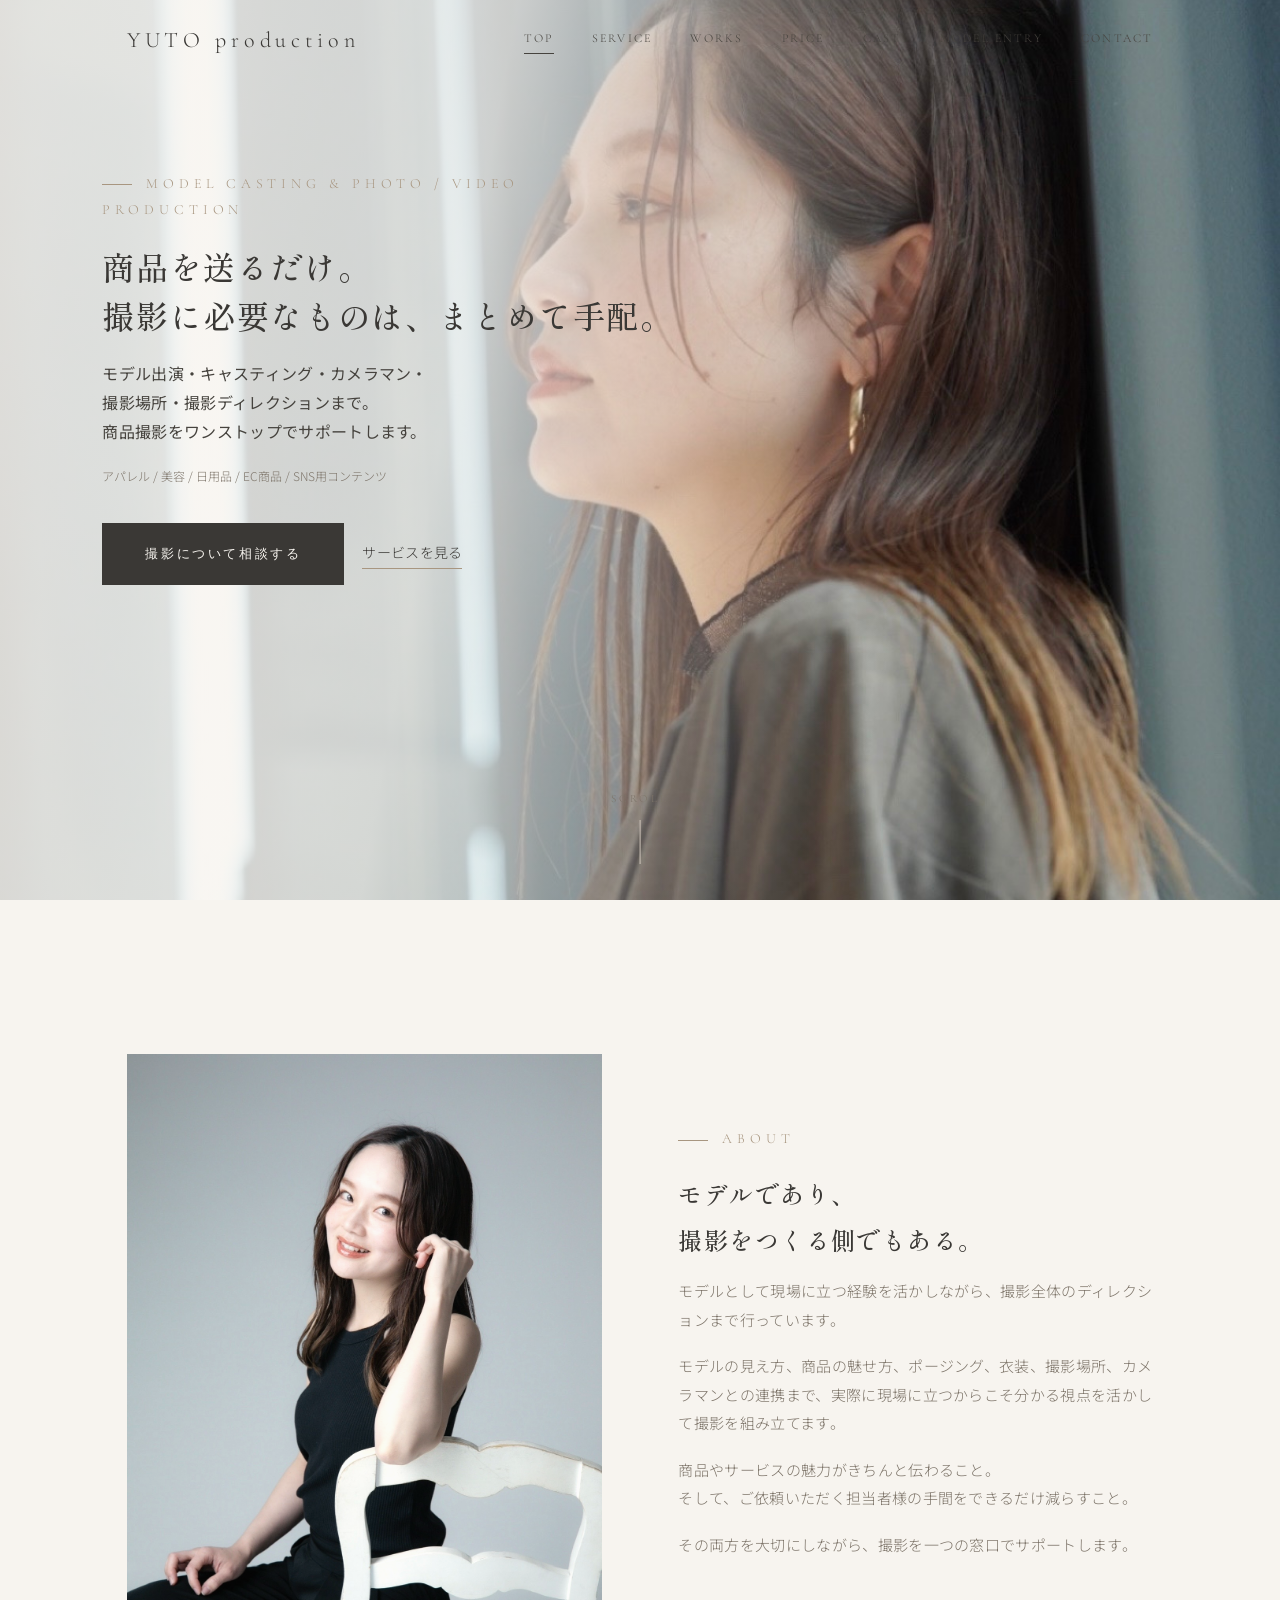
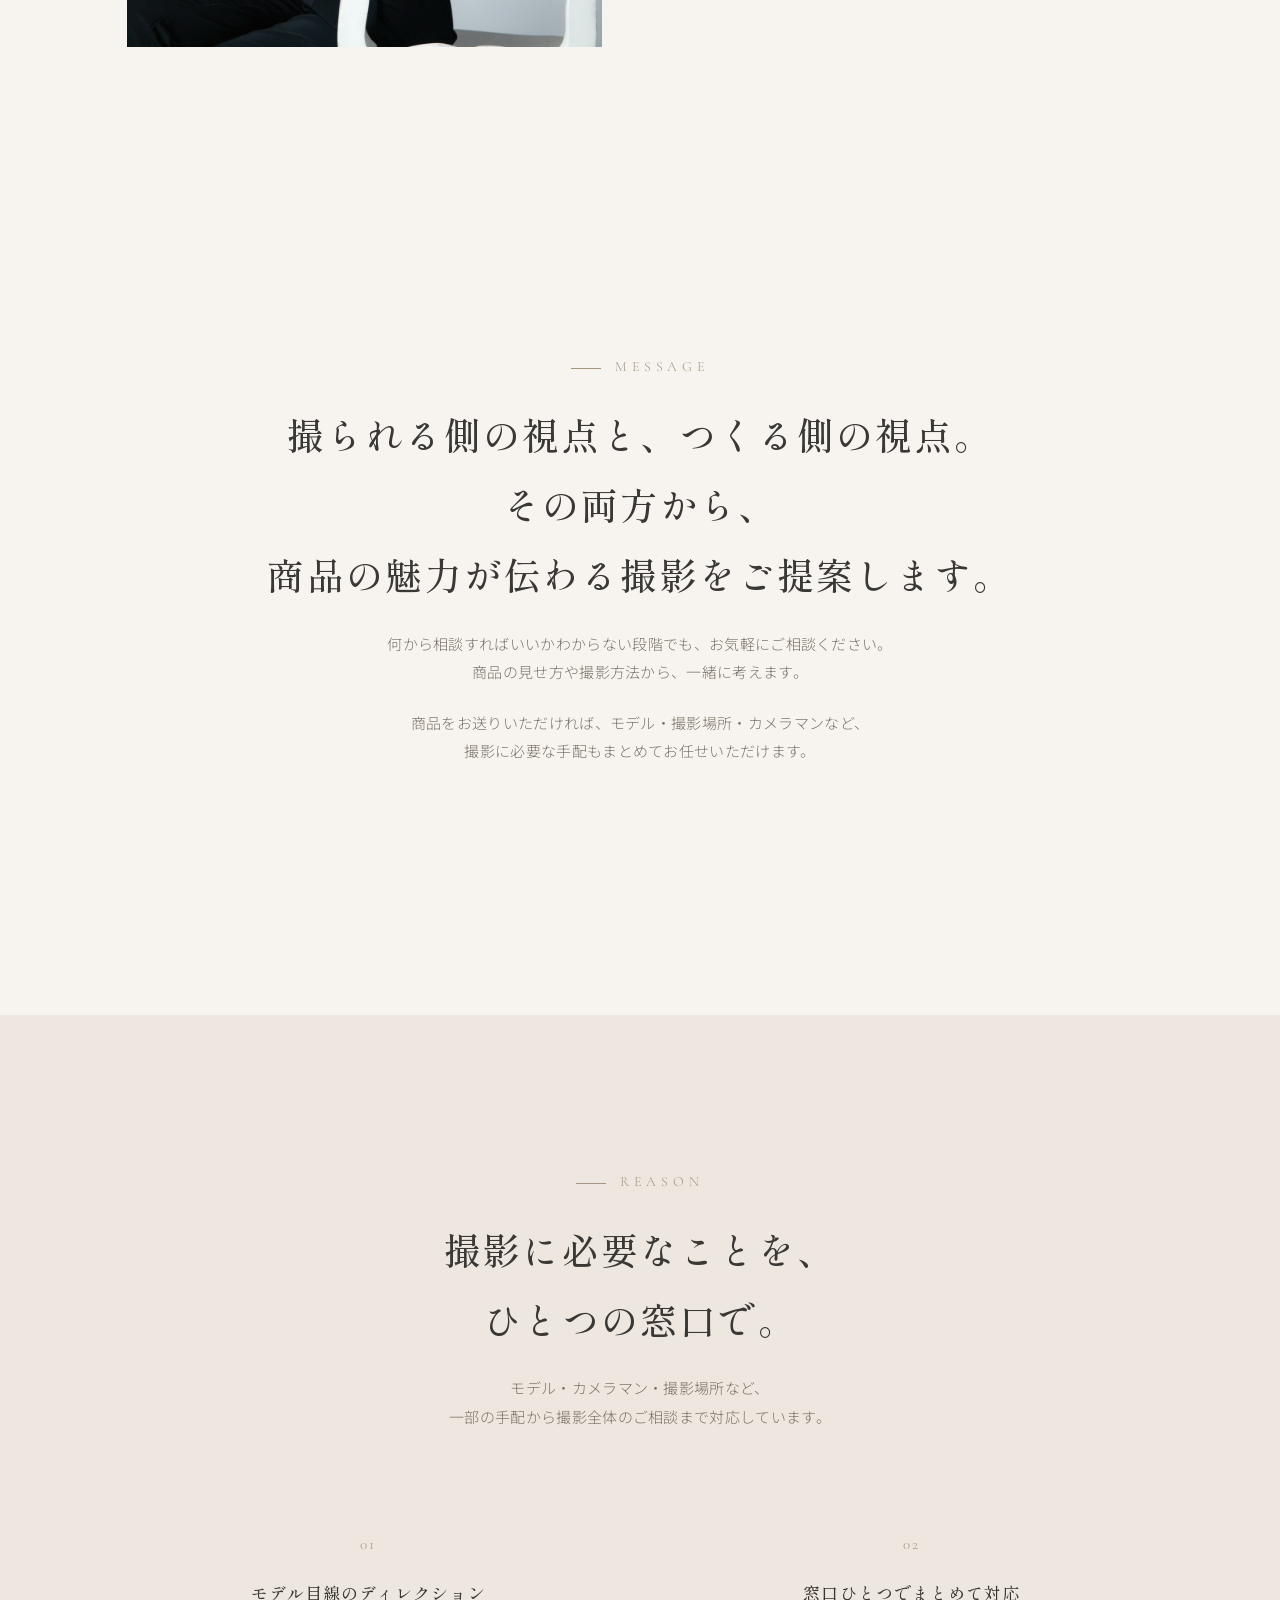
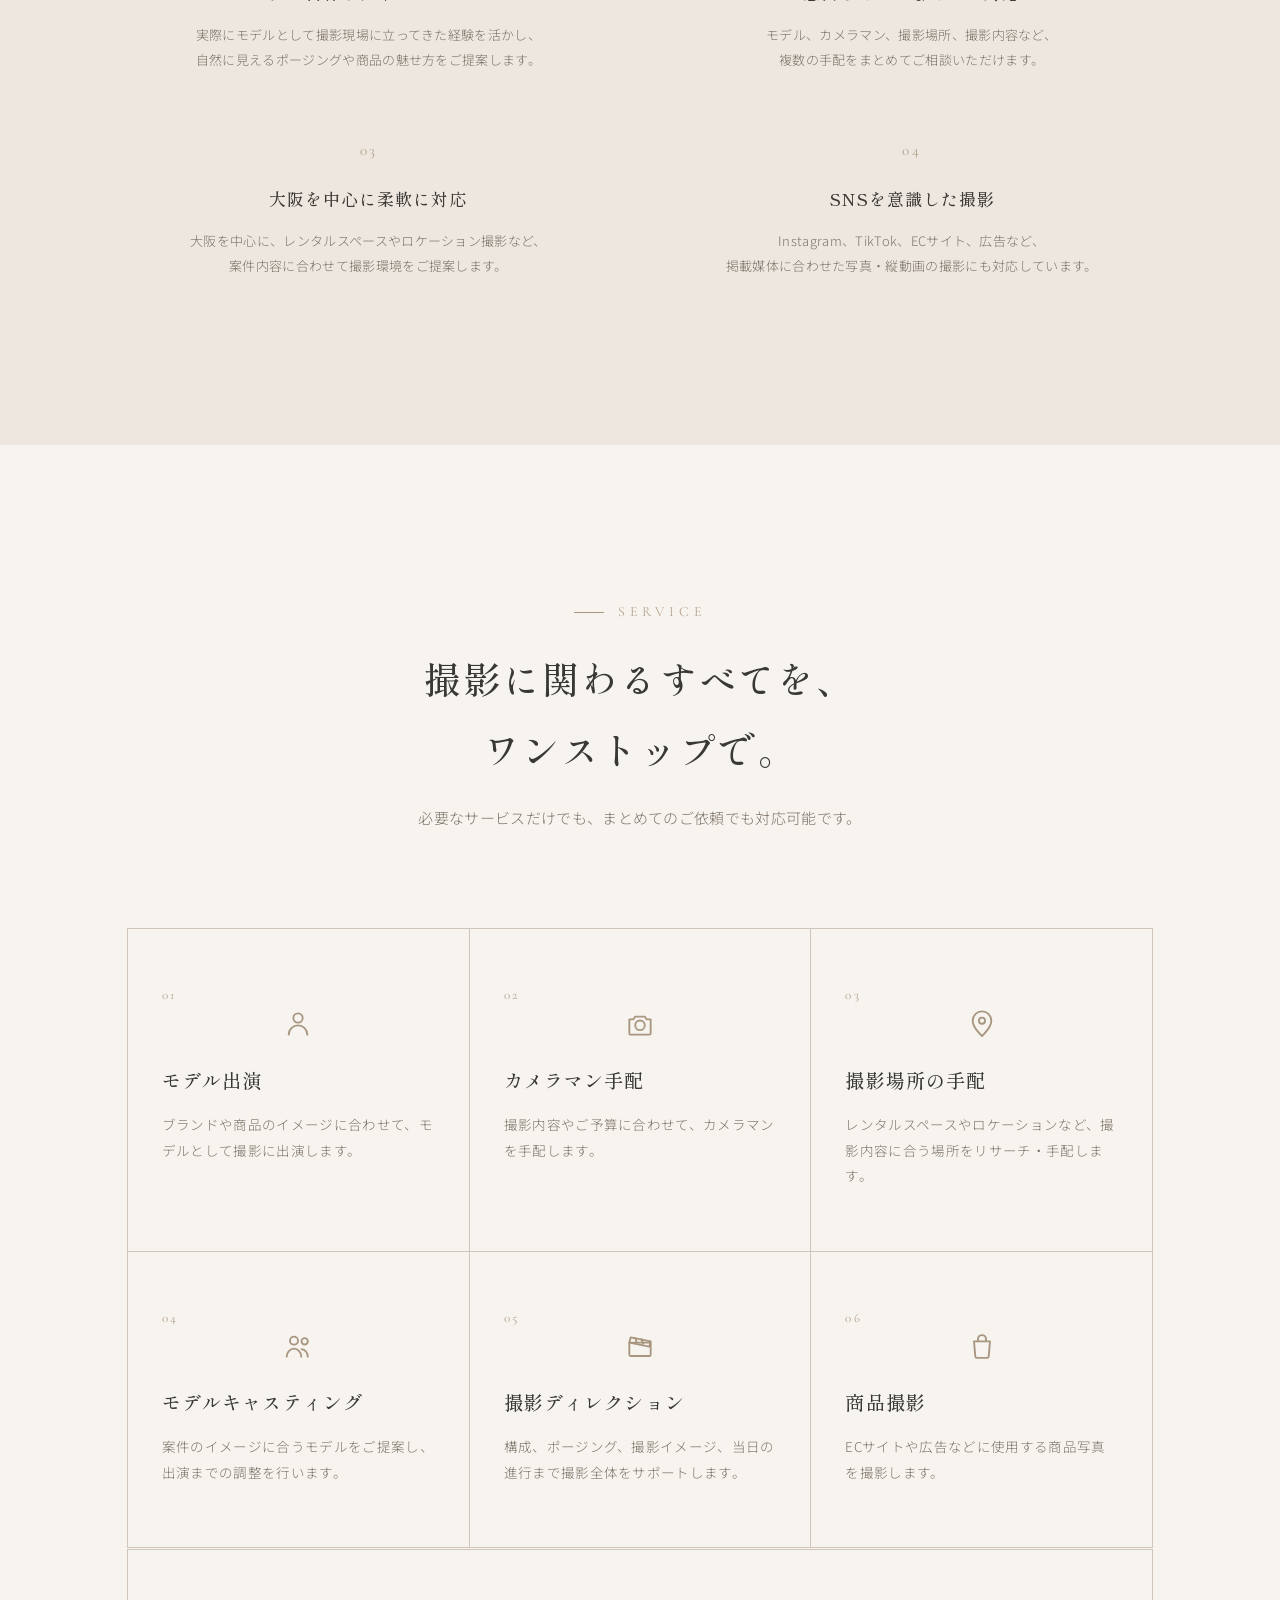
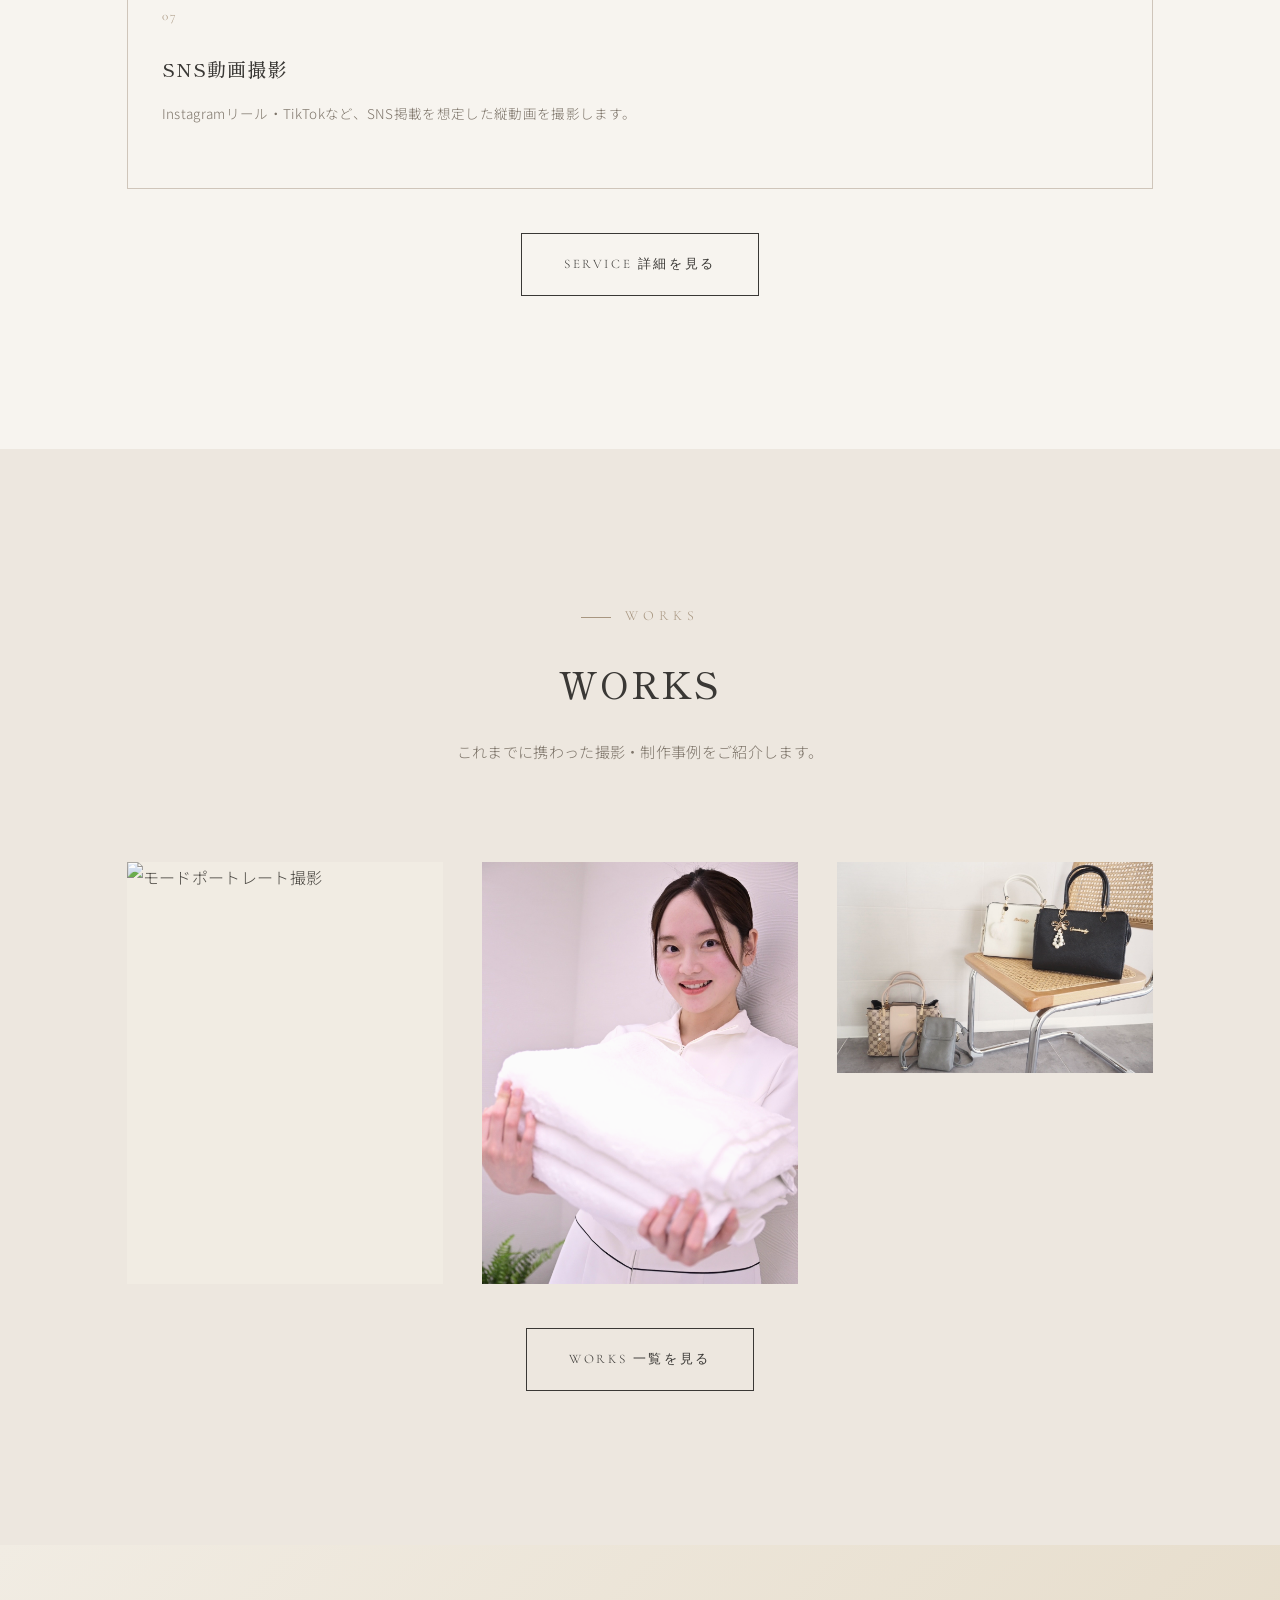
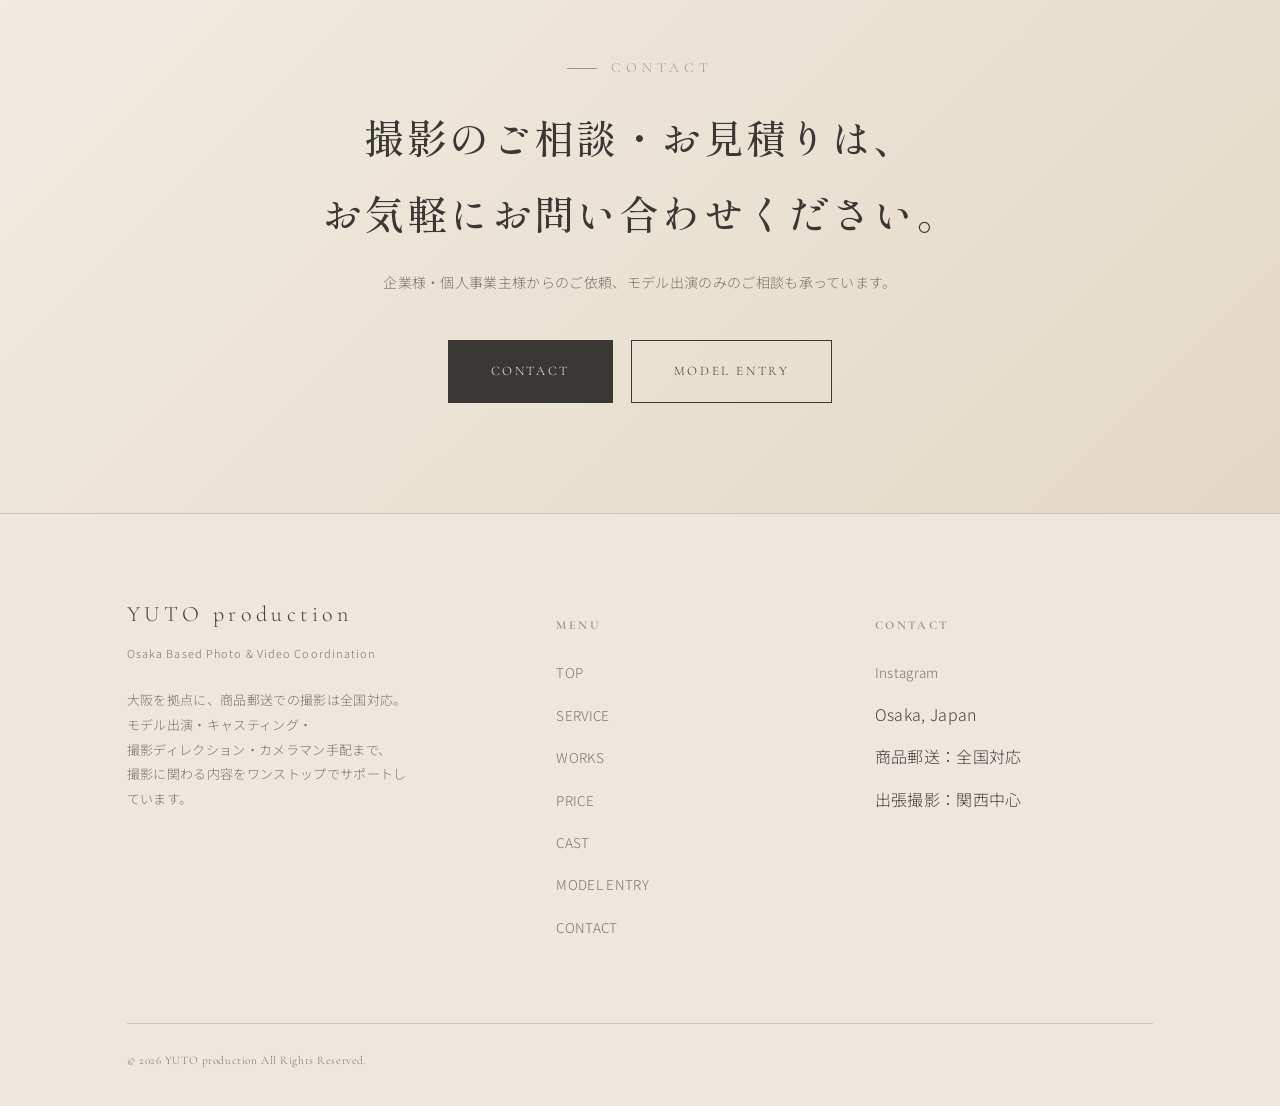
==== index.html @ 44610781 "Improve SEO title tags and meta descriptions across all pages Rewrite each page's <title> and meta d" ====
<!doctype html>
<html lang="ja">
<head>
<meta name="google-site-verification" content="fTBtH_tsMauBBMRYXtWqKXYx6BBvzcK3O1Ac2PijdVc" />
<meta charset="UTF-8">
<meta name="viewport" content="width=device-width, initial-scale=1.0">
<title>大阪の商品撮影・モデル撮影なら YUTO Production｜撮影ワンストップ窓口</title>
<meta name="description" content="大阪を中心に、商品撮影・モデル撮影・モデルキャスティング・撮影ディレクションをワンストップでご依頼いただけます。EC・SNS用の写真や動画制作にも対応。商品をお送りいただくだけで、撮影に必要な手配をまとめてサポートします。">
<link rel="preconnect" href="https://fonts.googleapis.com">
<link rel="preconnect" href="https://fonts.gstatic.com" crossorigin>
<link href="https://fonts.googleapis.com/css2?family=Cormorant+Garamond:wght@400;500;600&family=Shippori+Mincho:wght@400;500;600&family=Noto+Sans+JP:wght@300;400;500&display=swap" rel="stylesheet">
<link rel="stylesheet" href="css/style.css">
</head>
<body>

<header class="site-header">
  <div class="container">
    <a href="index.html" class="logo">YUTO production</a>
    <nav class="nav-primary">
      <a href="index.html" class="is-active">TOP</a>
      <a href="service.html">SERVICE</a>
      <a href="works.html">WORKS</a>
      <a href="price.html">PRICE</a>
      <a href="cast.html">CAST</a>
      <a href="entry.html">MODEL ENTRY</a>
      <a href="contact.html">CONTACT</a>
    </nav>
    <button class="nav-toggle" aria-label="メニューを開く"><span></span><span></span><span></span></button>
  </div>
</header>

<section class="hero">
  <div class="hero-media">
    <img src="images/top.jpg" alt="YUTO production メインビジュアル" style="object-position:center 25%;">
  </div>
  <div class="hero-inner">
    <span class="eyebrow">Model Casting &amp; Photo / Video Production</span>
    <h1>商品を送るだけ。<br><span style="white-space:nowrap;">撮影に必要なものは、まとめて手配。</span></h1>
    <p class="sub-lead">モデル出演・キャスティング・カメラマン・<br>撮影場所・撮影ディレクションまで。<br>商品撮影をワンストップでサポートします。</p>
    <p class="tags-line"><span>アパレル</span> / <span>美容</span> / <span>日用品</span> / <span>EC商品</span> / <span>SNS用コンテンツ</span></p>
    <div class="btn-row">
      <a href="contact.html" class="btn btn-dark">撮影について相談する</a>
      <a href="service.html" class="link-underline">サービスを見る</a>
    </div>
  </div>
  <span class="hero-scroll">SCROLL</span>
</section>

<section class="intro">
  <div class="container">
    <div class="about reveal">
      <div class="ph ratio-4-5 photo"><img src="images/IMG_1236.jpg" alt="モデルとしても撮影に立つJURI" style="object-position:center 25%;"></div>
      <div>
        <span class="eyebrow">About</span>
        <h2>モデルであり、<br>撮影をつくる側<br class="sp-br">でもある。</h2>
        <p>モデルとして現場に立つ経験を活かしながら、撮影全体のディレクションまで行っています。</p>
        <p>モデルの見え方、商品の魅せ方、ポージング、衣装、撮影場所、カメラマンとの連携まで、実際に現場に立つからこそ分かる視点を活かして撮影を組み立てます。</p>
        <p>商品やサービスの魅力がきちんと伝わること。<br>そして、ご依頼いただく担当者様の手間をできるだけ減らすこと。</p>
        <p>その両方を大切にしながら、撮影を一つの窓口でサポートします。</p>
      </div>
    </div>
  </div>
</section>

<section>
  <div class="container">
    <div class="section-head reveal">
      <span class="eyebrow">Message</span>
      <h2>撮られる側の視点と、<br class="sp-br">つくる側の視点。<br>その両方から、<br>商品の魅力が伝わる<br class="sp-br">撮影をご提案します。</h2>
      <p>
        何から相談すればいいかわからない段階でも、<br class="sp-br">お気軽にご相談ください。<br>
        商品の見せ方や撮影方法から、一緒に考えます。
      </p>
      <p style="margin-top:22px;">
        商品をお送りいただければ、<br class="sp-br">モデル・撮影場所・カメラマンなど、<br>
        撮影に必要な手配も<br class="sp-br">まとめてお任せいただけます。
      </p>
    </div>
  </div>
</section>

<section class="reason" style="background:var(--c-greige-lighter);">
  <div class="container">
    <div class="section-head reveal">
      <span class="eyebrow">Reason</span>
      <h2>撮影に必要なことを、<br>ひとつの窓口で。</h2>
      <p>モデル・カメラマン・撮影場所など、<br>一部の手配から撮影全体のご相談まで<br class="sp-br">対応しています。</p>
    </div>
    <div class="reason-grid reveal">
      <div class="reason-item">
        <span class="num">01</span>
        <h3>モデル目線のディレクション</h3>
        <p>実際にモデルとして撮影現場に立ってきた<br class="sp-br">経験を活かし、<br class="pc-br">自然に見えるポージングや<br class="sp-br">商品の魅せ方をご提案します。</p>
      </div>
      <div class="reason-item">
        <span class="num">02</span>
        <h3>窓口ひとつでまとめて対応</h3>
        <p>モデル、カメラマン、撮影場所、撮影内容など、<br>複数の手配をまとめてご相談いただけます。</p>
      </div>
      <div class="reason-item">
        <span class="num">03</span>
        <h3>大阪を中心に柔軟に対応</h3>
        <p>大阪を中心に、レンタルスペースや<br class="sp-br">ロケーション撮影など、<br class="pc-br">案件内容に合わせて<br class="sp-br">撮影環境をご提案します。</p>
      </div>
      <div class="reason-item">
        <span class="num">04</span>
        <h3>SNSを意識した撮影</h3>
        <p>Instagram、TikTok、ECサイト、広告など、<br>掲載媒体に合わせた写真・縦動画の<br class="sp-br">撮影にも対応しています。</p>
      </div>
    </div>
  </div>
</section>

<section class="services-summary">
  <div class="container">
    <div class="section-head reveal">
      <span class="eyebrow">Service</span>
      <h2>撮影に関わるすべてを、<br>ワンストップで。</h2>
      <p>必要なサービスだけでも、まとめてのご依頼でも対応可能です。</p>
    </div>
    <div class="service-grid reveal">
      <div class="service-card"><span class="num">01</span><svg class="service-icon" viewBox="0 0 24 24" fill="none" stroke="currentColor" stroke-width="1.4" stroke-linecap="round" stroke-linejoin="round" aria-hidden="true" focusable="false"><circle cx="12" cy="7.5" r="3.5"/><path d="M5 20c0-3.9 3.1-7 7-7s7 3.1 7 7"/></svg><h3>モデル出演</h3><p>ブランドや商品のイメージに合わせて、<br class="sp-br">モデルとして撮影に出演します。</p></div>
      <div class="service-card"><span class="num">02</span><svg class="service-icon" viewBox="0 0 24 24" fill="none" stroke="currentColor" stroke-width="1.4" stroke-linecap="round" stroke-linejoin="round" aria-hidden="true" focusable="false"><path d="M4 8.5h3l1.3-2h7.4l1.3 2h3v10.5a1 1 0 0 1-1 1H5a1 1 0 0 1-1-1V8.5z"/><circle cx="12" cy="13" r="3.6"/></svg><h3>カメラマン手配</h3><p>撮影内容やご予算に合わせて、<br class="sp-br">カメラマンを手配します。</p></div>
      <div class="service-card"><span class="num">03</span><svg class="service-icon" viewBox="0 0 24 24" fill="none" stroke="currentColor" stroke-width="1.4" stroke-linecap="round" stroke-linejoin="round" aria-hidden="true" focusable="false"><path d="M12 21s-7-6.3-7-11.5A7 7 0 0 1 19 9.5C19 14.7 12 21 12 21z"/><circle cx="12" cy="9.5" r="2.3"/></svg><h3>撮影場所の手配</h3><p>レンタルスペースやロケーションなど、<br class="sp-br">撮影内容に合う場所を<br class="sp-br">リサーチ・手配します。</p></div>
      <div class="service-card"><span class="num">04</span><svg class="service-icon" viewBox="0 0 24 24" fill="none" stroke="currentColor" stroke-width="1.4" stroke-linecap="round" stroke-linejoin="round" aria-hidden="true" focusable="false"><circle cx="9" cy="8" r="3"/><path d="M3.5 20c0-3.3 2.5-6 5.5-6s5.5 2.7 5.5 6"/><circle cx="17" cy="8.5" r="2.4"/><path d="M14.7 14.3c2.6.3 4.6 2.7 4.6 5.7"/></svg><h3>モデルキャスティング</h3><p>案件のイメージに合うモデルをご提案し、出演までの調整を行います。</p></div>
      <div class="service-card"><span class="num">05</span><svg class="service-icon" viewBox="0 0 24 24" fill="none" stroke="currentColor" stroke-width="1.4" stroke-linecap="round" stroke-linejoin="round" aria-hidden="true" focusable="false"><path d="M4 9.5h16v9a1 1 0 0 1-1 1H5a1 1 0 0 1-1-1v-9z"/><path d="M4 9.5l1-4 15 3-1 4z"/><path d="M8.3 6l1.4 3.5M13 6.8l1.4 3.5"/></svg><h3>撮影ディレクション</h3><p>構成、ポージング、撮影イメージ、当日の進行まで撮影全体をサポートします。</p></div>
      <div class="service-card"><span class="num">06</span><svg class="service-icon" viewBox="0 0 24 24" fill="none" stroke="currentColor" stroke-width="1.4" stroke-linecap="round" stroke-linejoin="round" aria-hidden="true" focusable="false"><path d="M6 8.5h12l-1 11.5a1 1 0 0 1-1 .9H8a1 1 0 0 1-1-.9L6 8.5z"/><path d="M9 8.5V6.8a3 3 0 0 1 6 0V8.5"/></svg><h3>商品撮影</h3><p>ECサイトや広告などに使用する商品写真を撮影します。</p></div>
    </div>
    <div class="service-grid reveal" style="margin-top:1px;">
      <div class="service-card" style="grid-column: span 3;">
        <span class="num">07</span>
        <h3>SNS動画撮影</h3>
        <p>Instagramリール・TikTokなど、SNS掲載を想定した縦動画を撮影します。</p>
      </div>
    </div>
    <div class="btn-row"><a href="service.html" class="btn btn-outline">SERVICE 詳細を見る</a></div>
  </div>
</section>

<section class="works-preview" style="background:var(--c-greige-lighter);">
  <div class="container">
    <div class="section-head reveal">
      <span class="eyebrow">Works</span>
      <h2>WORKS</h2>
      <p>これまでに携わった撮影・制作事例を<br class="sp-br">ご紹介します。</p>
    </div>
    <div class="works-grid reveal">
      <div class="ph ratio-3-4 photo"><img src="images/IMG_1233.jpg" alt="モードポートレート撮影" style="object-position:center 25%;"></div>
      <div class="ph ratio-3-4 photo"><img src="images/IMG_1237.jpg" alt="美容・PR撮影" style="object-position:center 20%;"></div>
      <div class="ph ratio-3-2 photo"><img src="images/IMG_1232.jpg" alt="商品撮影" style="object-position:center 40%;"></div>
    </div>
    <div class="btn-row"><a href="works.html" class="btn btn-outline">WORKS 一覧を見る</a></div>
  </div>
</section>

<section class="cta-band reveal">
  <div class="container">
    <span class="eyebrow">Contact</span>
    <h2>撮影のご相談・お見積りは、<br>お気軽に<br class="sp-br">お問い合わせください。</h2>
    <p>企業様・個人事業主様からのご依頼、<br class="sp-br">モデル出演のみのご相談も承っています。</p>
    <div class="btn-row">
      <a href="contact.html" class="btn btn-dark">CONTACT</a>
      <a href="entry.html" class="btn btn-outline">MODEL ENTRY</a>
    </div>
  </div>
</section>

<footer class="site-footer">
  <div class="container">
    <div class="footer-grid">
      <div>
        <div class="footer-logo">YUTO production<span class="provisional">Osaka Based Photo &amp; Video Coordination</span></div>
        <p style="margin-top:24px;color:var(--c-sub);font-size:13px;max-width:280px;">大阪を拠点に、商品郵送での撮影は全国対応。<br class="pc-br">モデル出演・キャスティング・<br class="sp-br"><span style="white-space:nowrap;">撮影ディレクション</span>・カメラマン手配まで、<br>撮影に関わる内容をワンストップで<br class="sp-br">サポートしています。</p>
      </div>
      <div>
        <h5>MENU</h5>
        <ul>
          <li><a href="index.html">TOP</a></li>
          <li><a href="service.html">SERVICE</a></li>
          <li><a href="works.html">WORKS</a></li>
          <li><a href="price.html">PRICE</a></li>
          <li><a href="cast.html">CAST</a></li>
          <li><a href="entry.html">MODEL ENTRY</a></li>
          <li><a href="contact.html">CONTACT</a></li>
        </ul>
      </div>
      <div>
        <h5>CONTACT</h5>
        <ul>
          <li><a href="#" target="_blank" rel="noopener">Instagram</a></li>
          <li>Osaka, Japan</li>
          <li>商品郵送：全国対応</li>
          <li>出張撮影：関西中心</li>
        </ul>
      </div>
    </div>
    <div class="footer-bottom">
      <span>&copy; 2026 YUTO production All Rights Reserved.</span>
    </div>
  </div>
</footer>

<script src="js/main.js"></script>
</body>
</html>
---- css/style.css ----
/* ===========================================================
   YUTO production（仮） - style.css
   White / Black / Greige, whitespace-forward, photo-first
   =========================================================== */

:root {
  --c-white: #f7f4ef;
  --c-black: #3a3835;
  --c-ink: #46433e;
  --c-sub: #7d7469;
  --c-greige: #cbbfa8;
  --c-greige-light: #f1ece3;
  --c-greige-lighter: #ede7df;
  --c-greige-dark: #a89680;
  --c-border: #cfc5ba;
  --c-beige: #f0e9dc;
  --c-beige-mid: #e3d8c4;

  --font-en: 'Cormorant Garamond', serif;
  --font-jp-serif: 'Shippori Mincho', serif;
  --font-jp: 'Noto Sans JP', sans-serif;

  --max-width: 1180px;
  --gap-section: clamp(72px, 12vw, 160px);
}

* { box-sizing: border-box; }

html {
  scroll-behavior: smooth;
}

body {
  margin: 0;
  font-family: var(--font-jp);
  color: var(--c-ink);
  background: var(--c-white);
  font-weight: 300;
  line-height: 1.9;
  letter-spacing: 0.02em;
  -webkit-font-smoothing: antialiased;
}

img { max-width: 100%; display: block; }

a {
  color: inherit;
  text-decoration: none;
}

ul { list-style: none; margin: 0; padding: 0; }
figure { margin: 0; }

/* Mobile-only line-break helpers (see @media 720px override): desktop keeps
   its own explicit <br> placement untouched. */
.sp-br { display: none; }
.pc-br { display: inline; }

h1, h2, h3, h4 {
  font-family: var(--font-jp-serif);
  font-weight: 500;
  margin: 0;
  color: var(--c-black);
  letter-spacing: 0.06em;
}

.container {
  max-width: var(--max-width);
  margin: 0 auto;
  padding: 0 6vw;
}

section {
  padding: var(--gap-section) 0;
}

/* ---------- Eyebrow / Section heading ---------- */

.eyebrow {
  font-family: var(--font-en);
  font-size: 14px;
  letter-spacing: 0.35em;
  color: var(--c-greige-dark);
  text-transform: uppercase;
  display: block;
  margin-bottom: 18px;
}

.eyebrow::before {
  content: "";
  display: inline-block;
  width: 30px;
  height: 1px;
  margin-right: 14px;
  background: var(--c-greige-dark);
  vertical-align: middle;
}

.accent {
  font-family: var(--font-en);
  font-style: italic;
  font-size: clamp(15px, 1.8vw, 19px);
  color: var(--c-greige-dark);
  letter-spacing: 0.04em;
  margin-top: 16px;
}

.section-head {
  text-align: center;
  margin-bottom: clamp(48px, 8vw, 96px);
}

.section-head h2 {
  font-size: clamp(26px, 3.6vw, 37px);
  margin-bottom: 20px;
}

.section-head p {
  color: var(--c-sub);
  font-size: 15px;
  max-width: 560px;
  margin: 0 auto;
}

.section-head.left {
  text-align: left;
  margin-left: 0;
}

/* ---------- Header ---------- */

.site-header {
  position: fixed;
  top: 0;
  left: 0;
  width: 100%;
  z-index: 1000;
  padding: 26px 0;
  transition: background 0.4s ease, padding 0.4s ease, box-shadow 0.4s ease;
}

.site-header .container {
  display: flex;
  align-items: center;
  justify-content: space-between;
}

.site-header.is-scrolled,
.site-header.is-solid {
  background: rgba(255, 255, 255, 0.92);
  backdrop-filter: blur(10px);
  padding: 16px 0;
  box-shadow: 0 1px 0 var(--c-border);
}

.logo {
  font-family: var(--font-en);
  font-size: 22px;
  letter-spacing: 0.22em;
  color: var(--c-black);
  display: flex;
  flex-direction: column;
  line-height: 1.3;
}

.logo .provisional {
  font-family: var(--font-jp);
  font-size: 10px;
  letter-spacing: 0.15em;
  color: var(--c-sub);
}

.site-header.is-hero-light .logo,
.site-header.is-hero-light .nav-primary a,
.site-header.is-hero-light .nav-toggle span {
  color: var(--c-white);
}

.site-header.is-scrolled.is-hero-light .logo,
.site-header.is-scrolled.is-hero-light .nav-primary a,
.site-header.is-scrolled.is-hero-light .nav-toggle span {
  color: var(--c-black);
}

.nav-primary {
  display: flex;
  gap: clamp(18px, 3vw, 40px);
}

.nav-primary a {
  font-size: 12px;
  letter-spacing: 0.18em;
  font-family: var(--font-en);
  position: relative;
  padding-bottom: 4px;
}

.nav-primary a.is-active::after,
.nav-primary a:hover::after {
  content: "";
  position: absolute;
  left: 0;
  bottom: 0;
  width: 100%;
  height: 1px;
  background: currentColor;
}

.nav-toggle {
  display: none;
  flex-direction: column;
  gap: 5px;
  width: 26px;
  cursor: pointer;
  background: none;
  border: none;
  padding: 8px 0;
}

.nav-toggle span {
  display: block;
  height: 1px;
  width: 100%;
  background: var(--c-black);
  transition: all 0.3s ease;
}

/* ---------- Hero ---------- */

.hero {
  position: relative;
  min-height: 100svh;
  display: flex;
  align-items: center;
  color: var(--c-black);
  background: var(--c-white);
  overflow: hidden;
}

.hero-media {
  position: absolute;
  inset: 0;
  z-index: 0;
}

.hero-media img {
  width: 100%;
  height: 100%;
  object-fit: cover;
}

.hero-media::after {
  content: "";
  position: absolute;
  inset: 0;
  background: linear-gradient(100deg,
    rgba(247, 244, 239, 0.88) 0%,
    rgba(247, 244, 239, 0.78) 36%,
    rgba(247, 244, 239, 0.28) 56%,
    rgba(247, 244, 239, 0) 70%);
}

.hero-inner {
  position: relative;
  z-index: 2;
  text-align: left;
  max-width: min(520px, 80vw);
  margin-left: 8vw;
  transform: translateY(-8vh);
}

.hero .eyebrow { color: var(--c-greige-dark); }
.hero .eyebrow::before { background: var(--c-greige-dark); }
.hero .accent { color: var(--c-greige-dark); }

.hero h1 {
  color: var(--c-black);
  font-size: clamp(20px, 3.2vw, 32px);
  letter-spacing: 0.05em;
  line-height: 1.55;
}

.hero .sub-lead {
  margin-top: 18px;
  font-size: clamp(14px, 1.5vw, 16px);
  color: var(--c-ink);
  font-weight: 400;
  line-height: 1.8;
}

.hero .tags-line {
  margin-top: 18px;
  font-size: clamp(10px, 1vw, 12px);
  letter-spacing: 0;
  color: var(--c-sub);
  line-height: 2.1;
  white-space: nowrap;
}

.hero .tags-line span {
  white-space: nowrap;
}

.hero .btn-row {
  justify-content: flex-start;
  align-items: center;
  margin-top: 34px;
}

.link-underline {
  font-family: var(--font-jp);
  font-size: 14px;
  color: var(--c-black);
  border-bottom: 1px solid var(--c-greige-dark);
  padding-bottom: 3px;
  letter-spacing: 0.02em;
  transition: border-color 0.3s ease, opacity 0.3s ease;
}

.link-underline:hover {
  border-color: var(--c-black);
  opacity: 0.7;
}

.hero-scroll {
  position: absolute;
  z-index: 2;
  bottom: 36px;
  left: 50%;
  transform: translateX(-50%);
  font-family: var(--font-en);
  font-size: 11px;
  letter-spacing: 0.3em;
  color: var(--c-sub);
  display: flex;
  flex-direction: column;
  align-items: center;
  gap: 10px;
}

.hero-scroll::after {
  content: "";
  width: 1px;
  height: 44px;
  background: var(--c-border);
  animation: scrollLine 2s ease-in-out infinite;
}

@keyframes scrollLine {
  0% { transform: scaleY(0); transform-origin: top; }
  50% { transform: scaleY(1); transform-origin: top; }
  50.001% { transform-origin: bottom; }
  100% { transform: scaleY(0); transform-origin: bottom; }
}

/* ---------- Page hero (for inner pages) ---------- */

.page-hero {
  padding: 220px 0 80px;
  text-align: center;
  background: var(--c-greige-lighter);
  border-bottom: 1px solid var(--c-border);
}

.page-hero h1 {
  font-size: clamp(32px, 5vw, 54px);
  letter-spacing: 0.1em;
}

.page-hero .en {
  font-family: var(--font-en);
}

.page-hero p {
  margin-top: 18px;
  color: var(--c-sub);
  font-size: 14px;
}

/* ---------- Buttons ---------- */

.btn {
  display: inline-flex;
  align-items: center;
  gap: 12px;
  font-family: var(--font-en);
  font-size: 13px;
  letter-spacing: 0.2em;
  padding: 18px 42px;
  border: 1px solid currentColor;
  transition: all 0.35s ease;
  white-space: nowrap;
}

.btn-dark {
  color: var(--c-white);
  background: var(--c-black);
  border-color: var(--c-black);
}
.btn-dark:hover { background: transparent; color: var(--c-black); }

.btn-outline {
  color: var(--c-black);
  background: transparent;
}
.btn-outline:hover { background: var(--c-black); color: var(--c-white); }

.btn-light {
  color: var(--c-white);
  border-color: rgba(255,255,255,0.7);
}
.btn-light:hover { background: var(--c-white); color: var(--c-black); }

.btn-row {
  display: flex;
  gap: 18px;
  justify-content: center;
  flex-wrap: wrap;
  margin-top: 44px;
}

/* ---------- Placeholder photo blocks ---------- */

.ph {
  position: relative;
  width: 100%;
  background: linear-gradient(135deg, var(--c-greige-light) 0%, var(--c-greige) 100%);
  display: flex;
  align-items: center;
  justify-content: center;
  overflow: hidden;
}

.ph::before {
  content: "";
  position: absolute;
  inset: 0;
  background:
    repeating-linear-gradient(45deg, rgba(255,255,255,0.12) 0 2px, transparent 2px 14px);
}

.ph span {
  position: relative;
  font-family: var(--font-en);
  font-size: 12px;
  letter-spacing: 0.25em;
  color: rgba(43,41,38,0.55);
  text-transform: uppercase;
}

.ph.ratio-1-1 { aspect-ratio: 1 / 1; }
.ph.ratio-4-5 { aspect-ratio: 4 / 5; }
.ph.ratio-3-4 { aspect-ratio: 3 / 4; }
.ph.ratio-16-9 { aspect-ratio: 16 / 9; }
.ph.ratio-3-2 { aspect-ratio: 3 / 2; }
.ph.ratio-9-16 { aspect-ratio: 9 / 16; }

.ph.photo {
  background: var(--c-greige-light);
}
.ph.photo::before { display: none; }

/* ---------- Video work item ---------- */

.ph.video {
  background: var(--c-black);
  cursor: pointer;
}
.ph.video::before { display: none; }

.ph.video video {
  position: absolute;
  inset: 0;
  width: 100%;
  height: 100%;
  object-fit: contain;
  background: var(--c-black);
}

.ph.video .play-btn {
  position: absolute;
  z-index: 2;
  top: 50%;
  left: 50%;
  transform: translate(-50%, -50%);
  width: 60px;
  height: 60px;
  border-radius: 50%;
  border: none;
  background: rgba(247, 244, 239, 0.9);
  display: flex;
  align-items: center;
  justify-content: center;
  cursor: pointer;
  box-shadow: 0 10px 30px -10px rgba(0, 0, 0, 0.45);
  transition: transform 0.3s ease, background 0.3s ease, opacity 0.3s ease;
}

.ph.video .play-btn:hover {
  background: var(--c-white);
  transform: translate(-50%, -50%) scale(1.08);
}

.ph.video .play-btn .icon {
  width: 0;
  height: 0;
  margin-left: 4px;
  border-style: solid;
  border-width: 9px 0 9px 15px;
  border-color: transparent transparent transparent var(--c-black);
}

.ph.video.is-playing .play-btn {
  opacity: 0;
  pointer-events: none;
}

.ph.video .video-badge {
  position: absolute;
  z-index: 2;
  top: 16px;
  left: 16px;
  font-family: var(--font-en);
  font-size: 10px;
  letter-spacing: 0.2em;
  color: var(--c-white);
  background: rgba(58, 56, 53, 0.55);
  padding: 5px 10px;
  transition: opacity 0.3s ease;
}
.ph.video.is-playing .video-badge { opacity: 0; }
.ph.photo img {
  position: absolute;
  inset: 0;
  width: 100%;
  height: 100%;
  object-fit: cover;
  filter: saturate(0.88) sepia(0.1) brightness(1.02) contrast(0.97);
}

.works-grid .ph,
.work-item .ph {
  transition: transform 0.7s cubic-bezier(.2,.7,.3,1);
}
.works-grid .ph:hover,
.work-item .ph:hover {
  transform: scale(1.045);
}
.works-grid,
.work-item {
  overflow: hidden;
}

/* ---------- About / Intro ---------- */

.about {
  display: grid;
  grid-template-columns: 1fr 1fr;
  gap: clamp(30px, 6vw, 90px);
  align-items: center;
}

.about p { color: var(--c-sub); font-size: 15px; }
.about p + p { margin-top: 18px; }

/* ---------- Service grid ---------- */

.service-grid {
  display: grid;
  grid-template-columns: repeat(3, 1fr);
  gap: 1px;
  background: var(--c-border);
  border: 1px solid var(--c-border);
}

.service-card {
  background: var(--c-white);
  padding: 48px 34px;
  transition: background 0.35s ease;
}

.service-card:hover { background: var(--c-greige-lighter); }

.service-card .num {
  font-family: var(--font-en);
  font-size: 13px;
  color: var(--c-greige-dark);
  letter-spacing: 0.2em;
}

.service-icon {
  display: block;
  width: 32px;
  height: 32px;
  margin: 0 auto 14px;
  color: var(--c-greige-dark);
}

.service-card h3 {
  margin-top: 22px;
  font-size: 19px;
}

.service-card p {
  margin-top: 14px;
  font-size: 13.5px;
  color: var(--c-sub);
}

/* ---------- Reason grid (Why chosen) ---------- */

.reason-grid {
  display: grid;
  grid-template-columns: repeat(2, 1fr);
  gap: 48px 60px;
}

.reason-item {
  text-align: center;
  padding: 0 10px;
}

.reason-item .num {
  font-family: var(--font-en);
  font-size: 15px;
  color: var(--c-greige-dark);
  letter-spacing: 0.15em;
}

.reason-item h3 {
  margin-top: 18px;
  font-size: 17px;
}

.reason-item p {
  margin-top: 14px;
  font-size: 13px;
  color: var(--c-sub);
}

.usecase-tags {
  display: flex;
  flex-wrap: wrap;
  gap: 10px;
  margin-top: 30px;
}

.usecase-tags span {
  font-size: 12px;
  letter-spacing: 0.06em;
  padding: 9px 18px;
  border: 1px solid var(--c-border);
  color: var(--c-sub);
  background: var(--c-greige-lighter);
}

/* ---------- Works grid ---------- */

.works-grid {
  display: grid;
  grid-template-columns: repeat(3, 1fr);
  align-items: start;
  gap: clamp(28px, 4vw, 56px) clamp(20px, 3vw, 40px);
}

.work-item figcaption {
  margin-top: 18px;
  text-align: left;
}

.work-item figcaption .genre {
  display: block;
  font-size: 14px;
  color: var(--c-ink);
  letter-spacing: 0.03em;
  margin-bottom: 6px;
}

.work-item figcaption .tags {
  display: block;
  font-family: var(--font-jp);
  font-size: 12px;
  letter-spacing: 0.02em;
  color: var(--c-sub);
}

.filter-row {
  display: flex;
  justify-content: center;
  gap: 10px;
  flex-wrap: wrap;
  margin-bottom: 50px;
}

.filter-row button {
  font-family: var(--font-en);
  font-size: 12px;
  letter-spacing: 0.15em;
  background: none;
  border: 1px solid var(--c-border);
  padding: 10px 22px;
  cursor: pointer;
  color: var(--c-sub);
  transition: all 0.3s ease;
}

.filter-row button.is-active,
.filter-row button:hover {
  background: var(--c-black);
  color: var(--c-white);
  border-color: var(--c-black);
}

.notice-box {
  margin-top: 60px;
  text-align: center;
  padding: 30px;
  border: 1px dashed var(--c-border);
  color: var(--c-sub);
  font-size: 13px;
  line-height: 1.9;
  background: var(--c-greige-lighter);
}

.notice-box p { margin: 0; }

/* ---------- Price ---------- */

.price-grid {
  display: grid;
  grid-template-columns: repeat(3, 1fr);
  gap: 28px;
}

.price-lead {
  text-align: center;
  font-size: 15px;
  color: var(--c-ink);
  max-width: 620px;
  margin: 0 auto 28px;
  line-height: 1.9;
}

.price-formula {
  display: flex;
  flex-wrap: wrap;
  align-items: center;
  justify-content: center;
  gap: 10px 14px;
  max-width: 720px;
  margin: 0 auto 64px;
  padding: 22px 24px;
  border: 1px solid var(--c-border);
  background: var(--c-greige-lighter);
}

.price-formula span {
  font-size: 13.5px;
  letter-spacing: 0.02em;
  color: var(--c-black);
  white-space: nowrap;
}

.price-formula .plus {
  color: var(--c-greige-dark);
  font-family: var(--font-en);
  font-size: 15px;
}

.menu-heading {
  font-family: var(--font-jp-serif);
  font-size: 15px;
  color: var(--c-black);
  letter-spacing: 0.04em;
  margin: 40px 0 14px;
  padding-left: 16px;
  border-left: 2px solid var(--c-greige-dark);
}

.menu-heading.first { margin-top: 0; }

.menu-list {
  max-width: 640px;
  margin: 0 auto;
}

.model-info-grid {
  display: grid;
  grid-template-columns: repeat(2, 1fr);
  gap: 40px 60px;
  max-width: 780px;
  margin: 0 auto;
  text-align: center;
}

.model-info-grid .item h3 {
  font-size: 15.5px;
  letter-spacing: 0.02em;
  margin-bottom: 12px;
}

.model-info-grid .item p {
  font-size: 13.5px;
  color: var(--c-sub);
  line-height: 1.9;
}

.price-card {
  border: 1px solid var(--c-border);
  padding: 40px 26px;
  text-align: center;
  display: flex;
  flex-direction: column;
}

.price-card.is-featured {
  border-color: var(--c-black);
  position: relative;
}

.price-card.is-featured::before {
  content: "RECOMMEND";
  position: absolute;
  top: -13px;
  left: 50%;
  transform: translateX(-50%);
  background: var(--c-black);
  color: var(--c-white);
  font-family: var(--font-en);
  font-size: 10px;
  letter-spacing: 0.2em;
  padding: 5px 16px;
}

.price-card .plan-en {
  font-family: var(--font-en);
  font-size: 13px;
  letter-spacing: 0.25em;
  color: var(--c-greige-dark);
}

.price-card h3 {
  margin-top: 12px;
  font-size: 22px;
}

.price-card .price {
  margin: 26px 0;
  font-family: var(--font-en);
  font-size: 34px;
  color: var(--c-black);
}

.price-card .price small {
  font-size: 13px;
  font-family: var(--font-jp);
  color: var(--c-sub);
}

.price-card .duration {
  font-size: 12px;
  letter-spacing: 0.03em;
  color: var(--c-sub);
  padding-top: 14px;
  margin-top: 4px;
  border-top: 1px solid var(--c-border);
}

.price-card .desc {
  text-align: left;
  flex: 1;
  margin-top: 16px;
  font-size: 13px;
  line-height: 1.9;
  color: var(--c-sub);
}

.model-highlight {
  text-align: center;
  font-size: 15px;
  color: var(--c-black);
  padding: 22px 0;
  border-top: 1px solid var(--c-border);
  border-bottom: 1px solid var(--c-border);
  max-width: 520px;
  margin: 8px auto 44px;
}

.model-highlight strong {
  font-weight: 500;
}

.price-card ul {
  text-align: left;
  flex: 1;
  margin-bottom: 30px;
}

.price-card li {
  font-size: 13.5px;
  color: var(--c-sub);
  padding: 10px 0;
  border-bottom: 1px solid var(--c-border);
}

.price-note {
  margin-top: 36px;
  color: var(--c-sub);
  font-size: 13px;
  text-align: center;
  line-height: 2.1;
}

.price-note + .price-note { margin-top: 16px; }

.option-list {
  margin-top: 70px;
  border-top: 1px solid var(--c-border);
}

.option-list .row {
  display: flex;
  flex-wrap: wrap;
  justify-content: space-between;
  gap: 4px 16px;
  padding: 20px 6px;
  border-bottom: 1px solid var(--c-border);
  font-size: 14px;
}

.option-list .row span:first-child { color: var(--c-ink); }
.option-list .row span:last-child { color: var(--c-ink); font-family: var(--font-en); letter-spacing: 0.05em; }

.option-list .row-label { color: var(--c-ink); }
.option-list .row-value { color: var(--c-ink); font-family: var(--font-en); letter-spacing: 0.05em; white-space: nowrap; }

.option-list .row-desc {
  flex-basis: 100%;
  margin-top: 4px;
  font-size: 13px;
  color: var(--c-sub);
  line-height: 1.8;
}

.price-example {
  text-align: center;
  border: 1px solid var(--c-border);
  background: var(--c-white);
  padding: 34px 24px;
}

.price-example-formula {
  font-size: 14px;
  color: var(--c-ink);
  margin-bottom: 12px;
}

.price-example-total {
  font-family: var(--font-en);
  font-size: 22px;
  color: var(--c-black);
  letter-spacing: 0.01em;
}

.price-example-total .eq {
  margin: 0 2px;
  color: var(--c-greige-dark);
}

.price-example-total small {
  font-size: 12px;
  font-family: var(--font-jp);
  color: var(--c-sub);
  margin-left: 4px;
}

/* ---------- Cast roster ---------- */

.cast-roster {
  display: flex;
  flex-wrap: wrap;
  justify-content: center;
  gap: 50px;
  max-width: 900px;
  margin: 0 auto;
}

.cast-card {
  width: 250px;
  text-align: center;
}

.cast-card .ph { margin-bottom: 22px; }

.cast-card h3 { font-size: 18px; }

.cast-card .cast-role {
  display: block;
  margin-top: 6px;
  font-family: var(--font-en);
  font-size: 11.5px;
  letter-spacing: 0.15em;
  color: var(--c-greige-dark);
}

.cast-meta {
  margin-top: 22px;
  text-align: left;
}

.cast-meta div {
  display: flex;
  justify-content: space-between;
  gap: 10px;
  padding: 9px 0;
  border-bottom: 1px solid var(--c-border);
  font-size: 13px;
  color: var(--c-ink);
}

.cast-meta div span:first-child {
  font-family: var(--font-jp);
  letter-spacing: 0.04em;
  color: var(--c-greige-dark);
  font-size: 12px;
  white-space: nowrap;
}

.cast-card.is-open {
  border: 1px dashed var(--c-border);
  display: flex;
  flex-direction: column;
  align-items: center;
  justify-content: center;
  gap: 14px;
  padding: 30px 20px;
  aspect-ratio: 4 / 5.6;
  color: var(--c-sub);
  background: var(--c-greige-lighter);
}

.cast-card.is-open .plus {
  font-family: var(--font-en);
  font-size: 30px;
  color: var(--c-greige-dark);
}

.cast-card.is-open p {
  font-size: 13px;
  line-height: 1.9;
}

.cast-card.is-open a {
  margin-top: 4px;
  font-family: var(--font-jp);
  font-size: 13px;
  letter-spacing: 0.03em;
  color: var(--c-black);
  border-bottom: 1px solid currentColor;
  padding-bottom: 2px;
}

/* ---------- Cast ---------- */

.cast-profile {
  display: grid;
  grid-template-columns: 0.8fr 1.2fr;
  gap: clamp(30px, 6vw, 90px);
  align-items: start;
}

.cast-profile h2 {
  font-size: clamp(26px, 4vw, 36px);
}

.cast-profile .role {
  font-family: var(--font-en);
  letter-spacing: 0.2em;
  color: var(--c-greige-dark);
  font-size: 13px;
  margin-top: 10px;
  display: block;
}

.cast-profile p {
  color: var(--c-sub);
  font-size: 14.5px;
  margin-top: 22px;
}

.spec-table {
  margin-top: 40px;
  width: 100%;
  border-collapse: collapse;
}

.spec-table tr { border-bottom: 1px solid var(--c-border); }
.spec-table th, .spec-table td {
  text-align: left;
  padding: 14px 10px;
  font-size: 13px;
  font-weight: 300;
}
.spec-table th {
  color: var(--c-sub);
  width: 130px;
  font-family: var(--font-en);
  letter-spacing: 0.1em;
}

.tag-row {
  display: flex;
  flex-wrap: wrap;
  gap: 10px;
  margin-top: 30px;
}

.tag-row span {
  font-size: 12px;
  letter-spacing: 0.08em;
  padding: 8px 18px;
  border: 1px solid var(--c-border);
  color: var(--c-sub);
}

/* ---------- Flow ---------- */

.flow-list {
  display: grid;
  grid-template-columns: 1fr 28px 1fr 28px 1fr 28px 1fr 28px 1fr;
  align-items: stretch;
}

.flow-item {
  text-align: center;
  padding: 26px 14px;
  position: relative;
  background: var(--c-white);
  border: 1px solid var(--c-border);
}

.flow-item .step {
  font-family: var(--font-en);
  font-size: 24px;
  color: var(--c-greige);
}

.flow-item .service-icon {
  margin: 8px auto 4px;
}

.flow-item h4 {
  margin-top: 10px;
  font-size: 16px;
}

.flow-item p {
  margin-top: 8px;
  font-size: 13.5px;
  color: var(--c-ink);
  line-height: 1.7;
}

.flow-arrow {
  display: flex;
  align-items: center;
  justify-content: center;
  color: var(--c-greige-dark);
  font-size: 16px;
  line-height: 1;
}

/* ---------- Forms ---------- */

.form-shell {
  max-width: 720px;
  margin: 0 auto;
}

.form-row {
  margin-bottom: 30px;
}

.form-row label {
  display: block;
  font-size: 13px;
  letter-spacing: 0.05em;
  margin-bottom: 10px;
  color: var(--c-ink);
}

.form-row label .req {
  color: #a9634f;
  font-size: 11px;
  margin-left: 8px;
  border: 1px solid #a9634f;
  padding: 1px 6px;
}

.form-row label .opt {
  color: var(--c-sub);
  font-size: 11px;
  margin-left: 8px;
  border: 1px solid var(--c-border);
  padding: 1px 6px;
}

.form-row input[type="text"],
.form-row input[type="email"],
.form-row input[type="tel"],
.form-row input[type="number"],
.form-row select,
.form-row textarea {
  width: 100%;
  border: none;
  border-bottom: 1px solid var(--c-border);
  background: transparent;
  padding: 12px 4px;
  font-family: var(--font-jp);
  font-size: 15px;
  color: var(--c-ink);
  transition: border-color 0.3s ease;
}

.form-row input:focus,
.form-row select:focus,
.form-row textarea:focus {
  outline: none;
  border-color: var(--c-black);
}

.form-row input::placeholder,
.form-row textarea::placeholder {
  color: #b8b3ad;
  opacity: 1;
}

.form-row textarea { resize: vertical; min-height: 130px; }

.form-grid-2 {
  display: grid;
  grid-template-columns: 1fr 1fr;
  gap: 30px;
}

.radio-group, .checkbox-group {
  display: flex;
  gap: 24px;
  flex-wrap: wrap;
}

.radio-group label, .checkbox-group label {
  display: flex;
  align-items: center;
  gap: 8px;
  font-size: 14px;
  color: var(--c-ink);
}

.form-submit-row {
  text-align: center;
  margin-top: 50px;
}

.form-submit-row button {
  font-family: var(--font-en);
  font-size: 13px;
  letter-spacing: 0.2em;
  padding: 18px 56px;
  border: 1px solid var(--c-black);
  background: var(--c-black);
  color: var(--c-white);
  cursor: pointer;
  transition: all 0.35s ease;
}

.form-submit-row button:hover {
  background: transparent;
  color: var(--c-black);
}

.form-submit-row button:disabled {
  opacity: 0.5;
  cursor: not-allowed;
}

.form-message {
  margin-top: 26px;
  text-align: center;
  font-size: 13.5px;
  color: var(--c-sub);
  display: none;
}

.form-message.is-visible { display: block; }

/* ---------- Contact info block ---------- */

.contact-info {
  display: grid;
  grid-template-columns: repeat(3, 1fr);
  gap: 30px;
  text-align: center;
  margin-bottom: var(--gap-section);
}

.contact-info .item .eyebrow { margin-bottom: 10px; }
.contact-info .item p { color: var(--c-sub); font-size: 14px; }

/* ---------- CTA band ---------- */

.cta-band {
  background: linear-gradient(135deg, var(--c-greige-light) 0%, var(--c-beige-mid) 100%);
  color: var(--c-ink);
  text-align: center;
  padding: 110px 0;
}

.cta-band .eyebrow { color: var(--c-greige-dark); }
.cta-band h2 { color: var(--c-black); font-size: clamp(26px, 4vw, 40px); }
.cta-band p { color: var(--c-sub); margin-top: 18px; font-size: 14px; }

/* ---------- Footer ---------- */

.site-footer {
  background: var(--c-greige-lighter);
  border-top: 1px solid var(--c-border);
  padding: 80px 0 34px;
}

.footer-grid {
  display: grid;
  grid-template-columns: 1.4fr 1fr 1fr;
  gap: 40px;
}

.footer-logo {
  font-family: var(--font-en);
  font-size: 22px;
  letter-spacing: 0.2em;
}

.footer-logo .provisional {
  display: block;
  font-family: var(--font-jp);
  font-size: 11px;
  color: var(--c-sub);
  margin-top: 8px;
  letter-spacing: 0.1em;
}

.footer-grid h5 {
  font-family: var(--font-en);
  font-size: 12px;
  letter-spacing: 0.2em;
  color: var(--c-greige-dark);
  margin-bottom: 20px;
}

.footer-grid ul li { margin-bottom: 12px; }
.footer-grid ul li a {
  font-size: 13.5px;
  color: var(--c-sub);
  transition: color 0.25s ease;
}
.footer-grid ul li a:hover { color: var(--c-black); }

.footer-bottom {
  margin-top: 70px;
  padding-top: 26px;
  border-top: 1px solid var(--c-border);
  display: flex;
  justify-content: space-between;
  flex-wrap: wrap;
  gap: 10px;
  font-size: 11.5px;
  letter-spacing: 0.05em;
  color: var(--c-sub);
  font-family: var(--font-en);
}

/* ---------- Reveal animation ---------- */

.reveal {
  opacity: 0;
  transform: translateY(24px);
  transition: opacity 0.9s ease, transform 0.9s ease;
}
.reveal.is-visible {
  opacity: 1;
  transform: translateY(0);
}

/* ===========================================================
   Responsive
   =========================================================== */

@media (max-width: 900px) {
  .about,
  .cast-profile { grid-template-columns: 1fr; }

  .service-grid { grid-template-columns: repeat(2, 1fr); }
  .works-grid { grid-template-columns: repeat(2, 1fr); }
  .price-grid { grid-template-columns: 1fr; max-width: 420px; margin: 0 auto; }
  .contact-info { grid-template-columns: 1fr; gap: 46px; }
  .reason-grid { grid-template-columns: repeat(2, 1fr); gap: 46px 30px; }
  .footer-grid { grid-template-columns: 1fr 1fr; }
}

@media (max-width: 720px) {
  :root { --gap-section: 64px; }

  .hero { align-items: flex-end; }

  .hero-media::after {
    background:
      linear-gradient(0deg,
        rgba(247, 244, 239, 0.8) 0%,
        rgba(247, 244, 239, 0.7) 34%,
        rgba(247, 244, 239, 0.34) 60%,
        rgba(247, 244, 239, 0) 84%),
      rgba(247, 244, 239, 0.34);
  }

  /* Mobile-only line-break helpers: keep desktop <br> placement untouched */
  .sp-br { display: inline; }
  .pc-br { display: none; }

  .hero-inner {
    margin: 0;
    padding: 0 7vw;
    padding-bottom: 9vh;
    max-width: none;
    transform: translateY(-6vh);
  }

  .hero .tags-line {
    white-space: normal;
    font-size: 11px;
  }

  .hero-scroll { display: none; }

  .nav-primary {
    position: fixed;
    top: 0;
    right: 0;
    height: 100svh;
    width: min(78vw, 320px);
    background: var(--c-white);
    flex-direction: column;
    justify-content: center;
    align-items: flex-start;
    gap: 30px;
    padding: 0 12vw;
    transform: translateX(100%);
    transition: transform 0.45s ease;
    box-shadow: -10px 0 40px rgba(0,0,0,0.08);
  }

  .nav-primary.is-open { transform: translateX(0); }

  .nav-primary a { color: var(--c-black) !important; font-size: 14px; }

  .nav-toggle { display: flex; z-index: 1100; }
  .nav-toggle.is-active span:nth-child(1) { transform: translateY(6px) rotate(45deg); }
  .nav-toggle.is-active span:nth-child(2) { opacity: 0; }
  .nav-toggle.is-active span:nth-child(3) { transform: translateY(-6px) rotate(-45deg); }

  .works-grid { grid-template-columns: 1fr; max-width: 420px; margin: 0 auto; }
  .price-grid { grid-template-columns: 1fr; max-width: 420px; margin: 0 auto; }

  .flow-list { grid-template-columns: 1fr; }
  .flow-arrow { transform: rotate(90deg); padding: 2px 0; }
  .model-info-grid { grid-template-columns: 1fr; gap: 32px; }
  .reason-grid { grid-template-columns: 1fr; gap: 40px; }

  .form-grid-2 { grid-template-columns: 1fr; gap: 0; }

  .footer-grid { grid-template-columns: 1fr; gap: 44px; }

  .page-hero { padding: 160px 7vw 60px; }

  .price-example-total { font-size: 18px; }
  .price-formula { padding: 18px 16px; gap: 8px 10px; }

  .service-icon { width: 28px; height: 28px; }
  .page-hero h1 { font-size: clamp(24px, 7vw, 30px); letter-spacing: 0.06em; line-height: 1.5; }

  .section-head h2 { font-size: clamp(23px, 6vw, 28px); }
  .cta-band h2 { font-size: clamp(23px, 6vw, 28px); }
}

@media (max-width: 480px) {
  .service-grid { grid-template-columns: 1fr; }
}
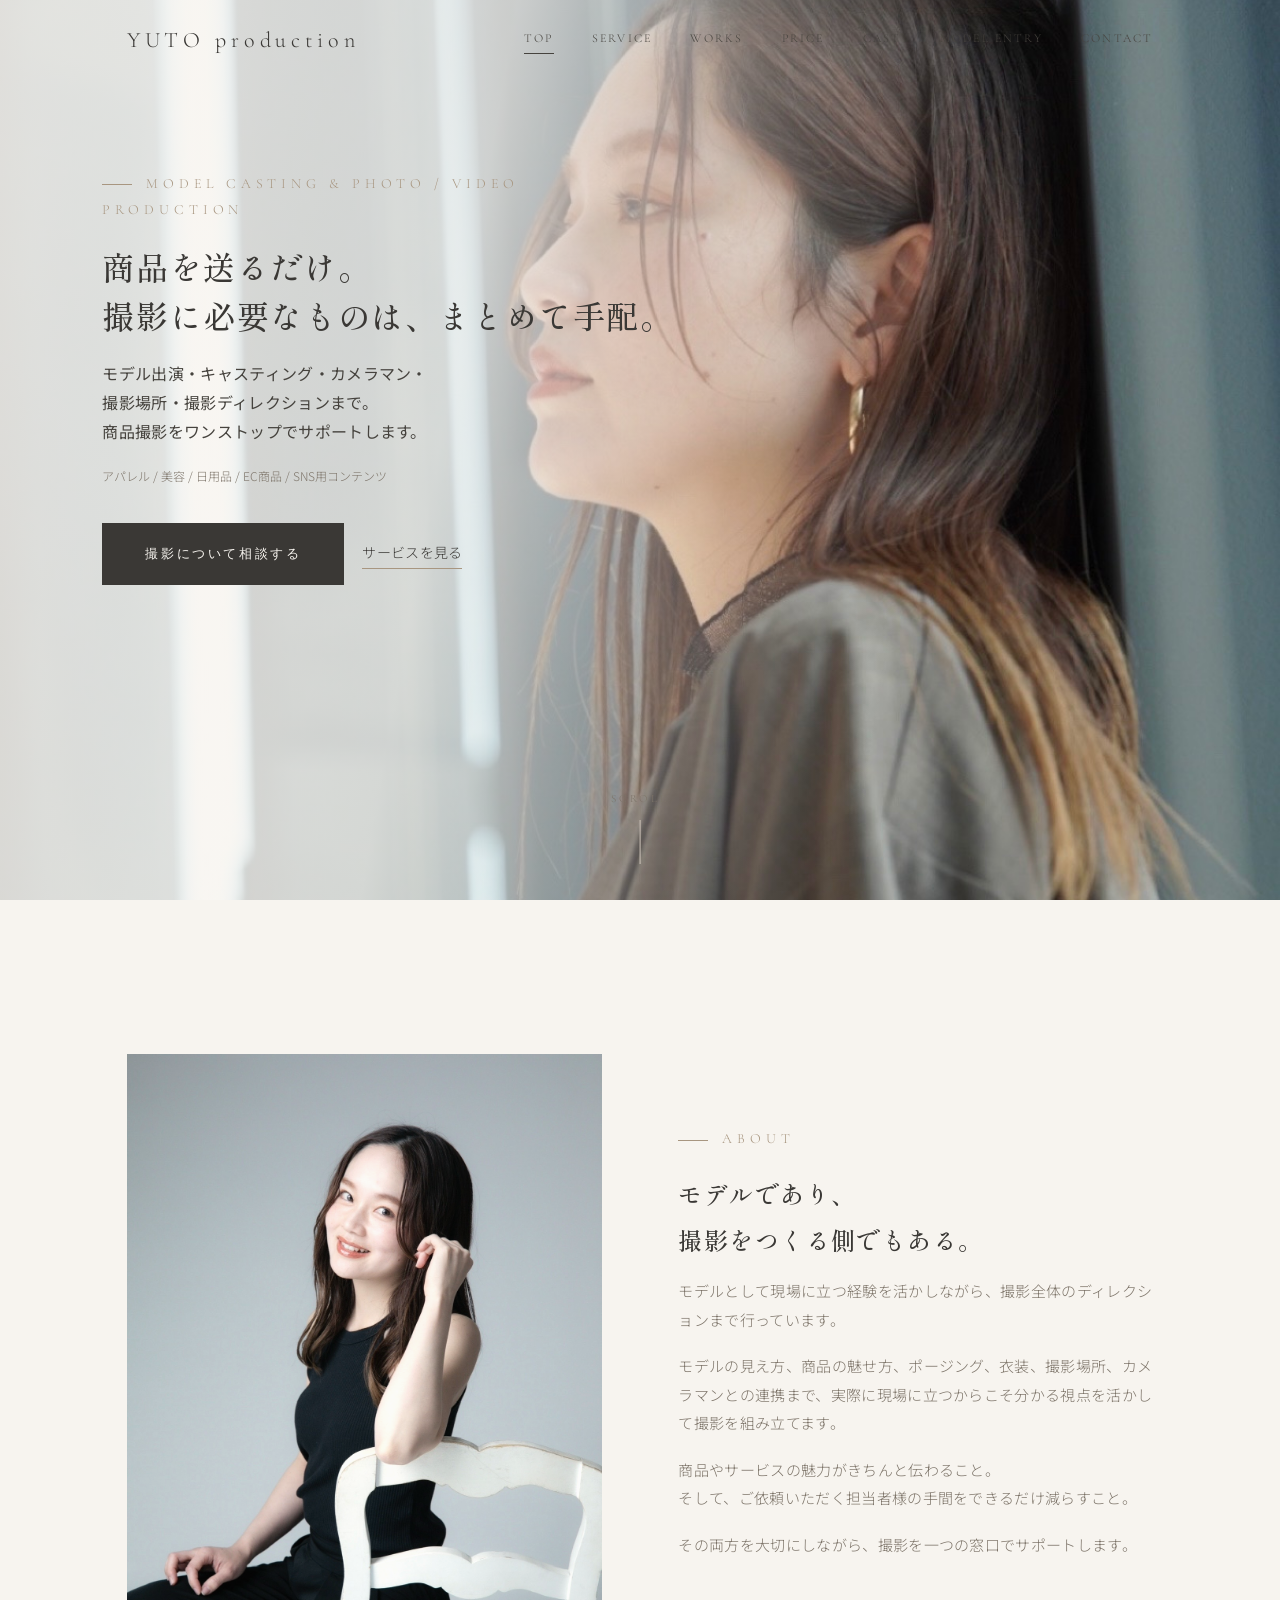
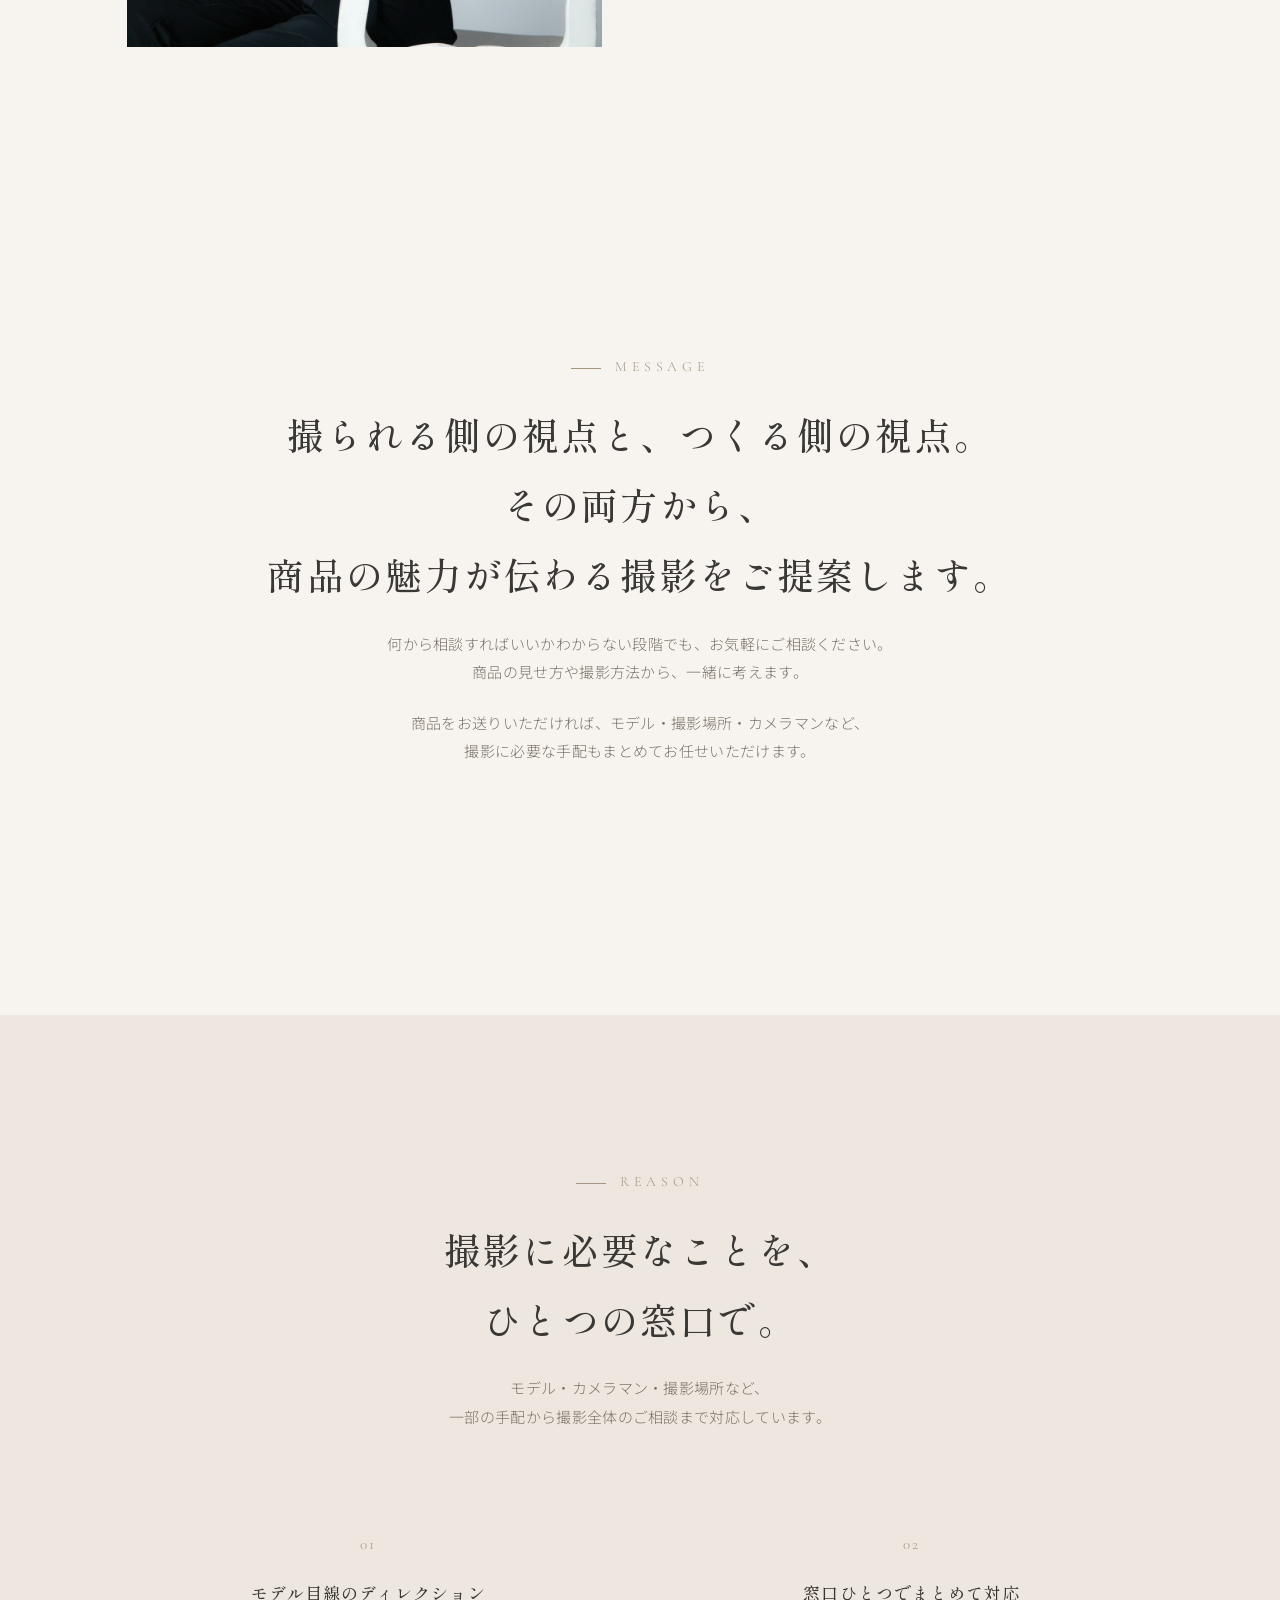
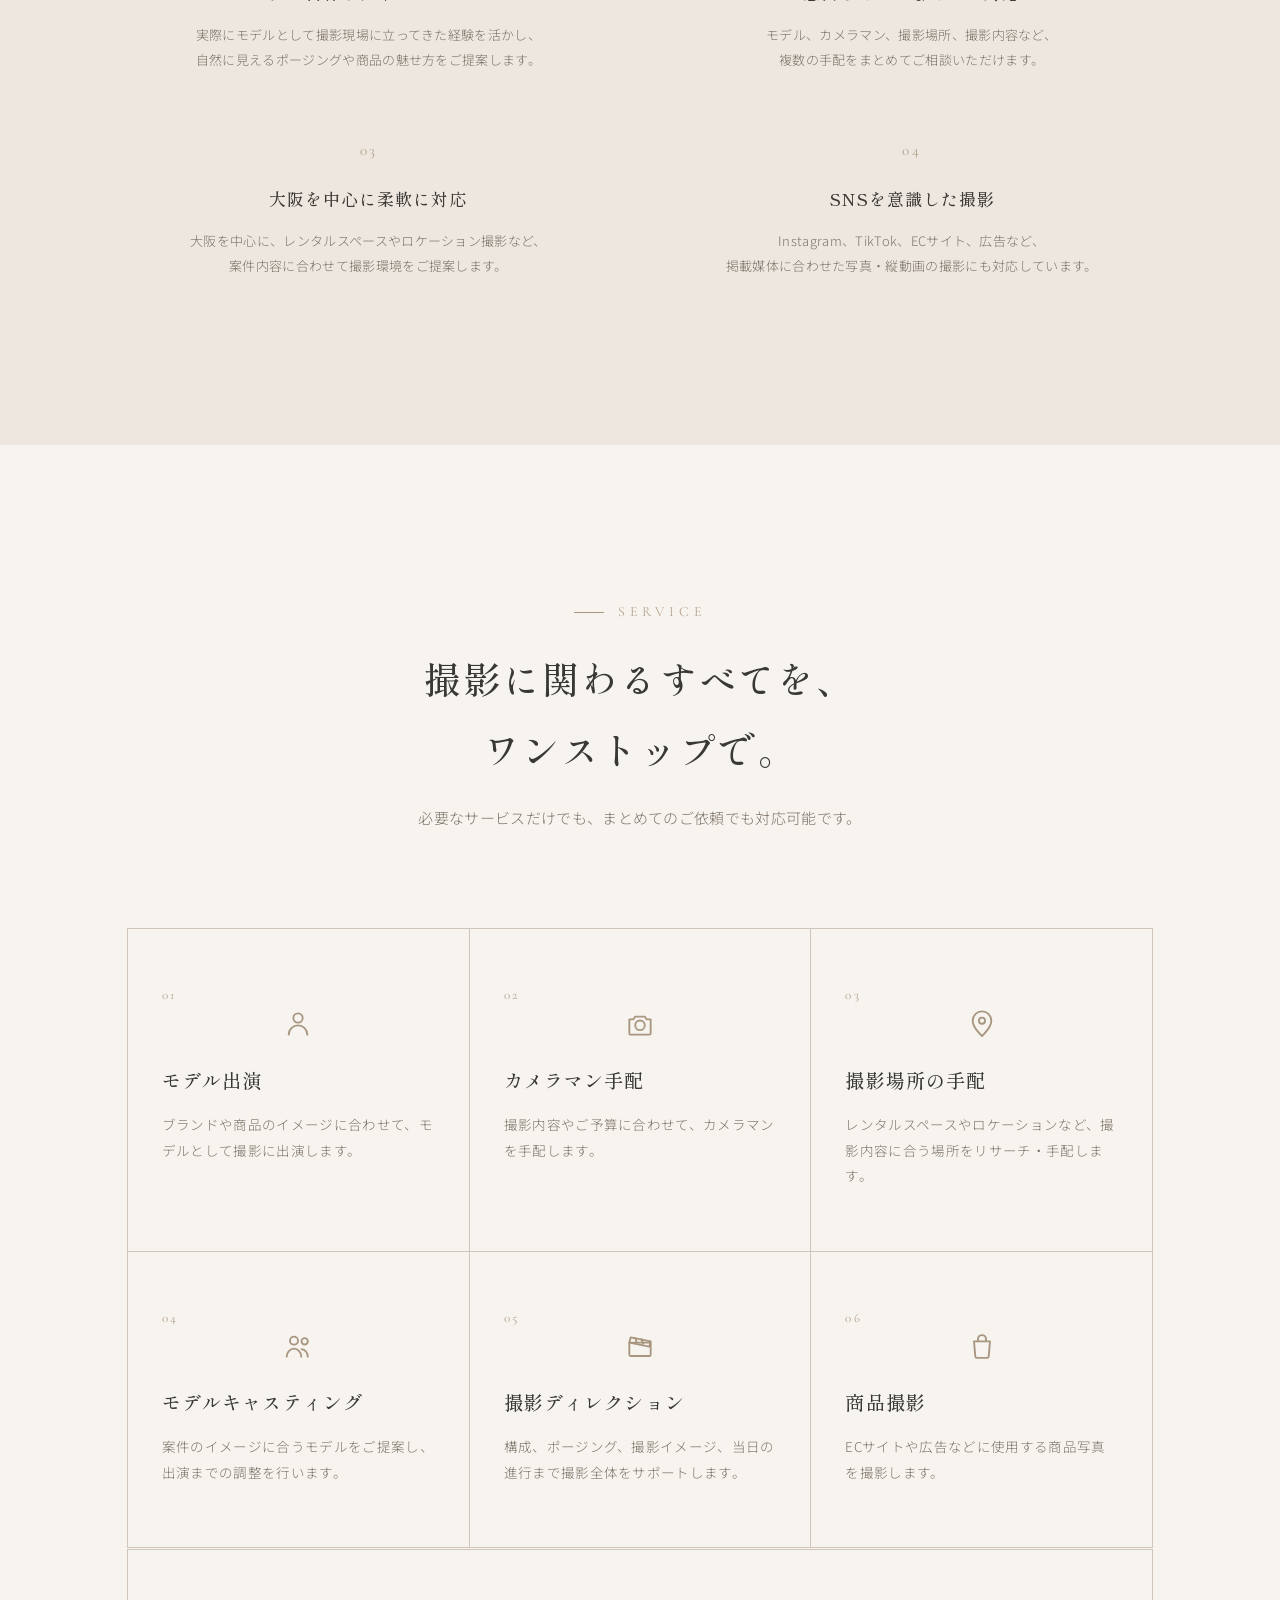
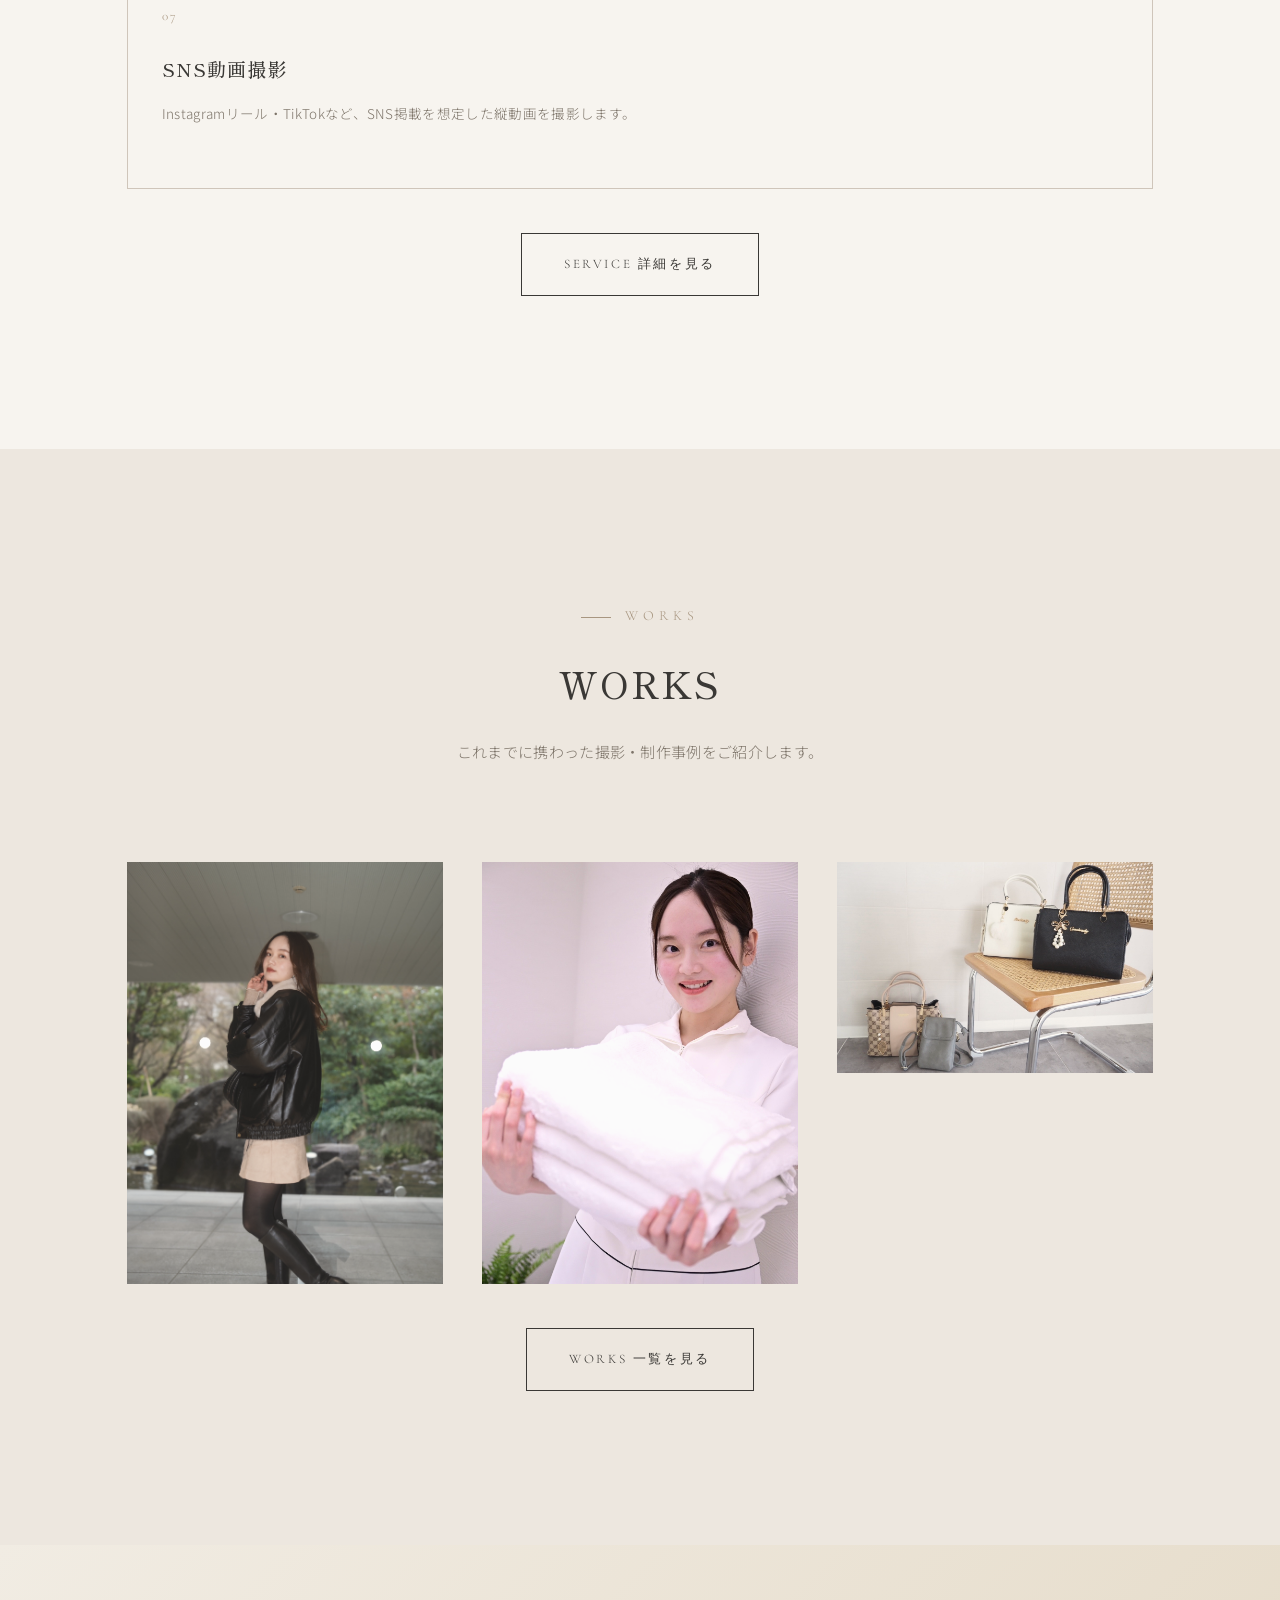
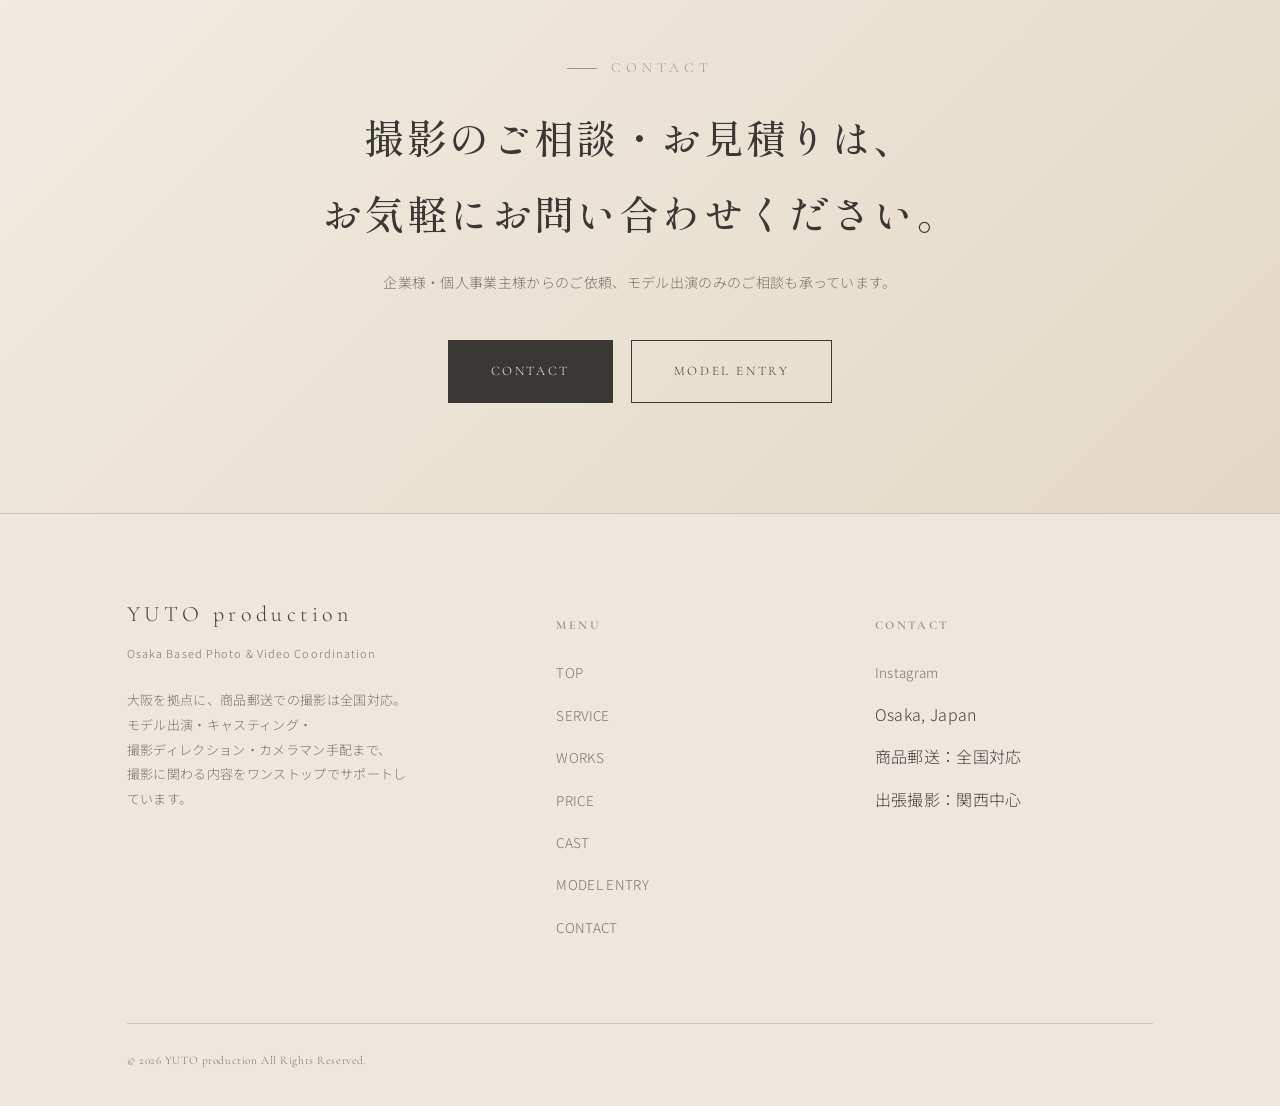
==== commit 72f296b6: "Add real photos for WORKS portrait item and MODEL ENTRY recruit section Replace the broken image ref" ====
--- a/index.html
+++ b/index.html
@@ -145,7 +145,7 @@
       <p>これまでに携わった撮影・制作事例を<br class="sp-br">ご紹介します。</p>
     </div>
     <div class="works-grid reveal">
-      <div class="ph ratio-3-4 photo"><img src="images/IMG_1233.jpg" alt="モードポートレート撮影" style="object-position:center 25%;"></div>
+      <div class="ph ratio-3-4 photo"><img src="images/IMG_4521.JPG" alt="モードポートレート撮影" style="object-position:center 25%;"></div>
       <div class="ph ratio-3-4 photo"><img src="images/IMG_1237.jpg" alt="美容・PR撮影" style="object-position:center 20%;"></div>
       <div class="ph ratio-3-2 photo"><img src="images/IMG_1232.jpg" alt="商品撮影" style="object-position:center 40%;"></div>
     </div>
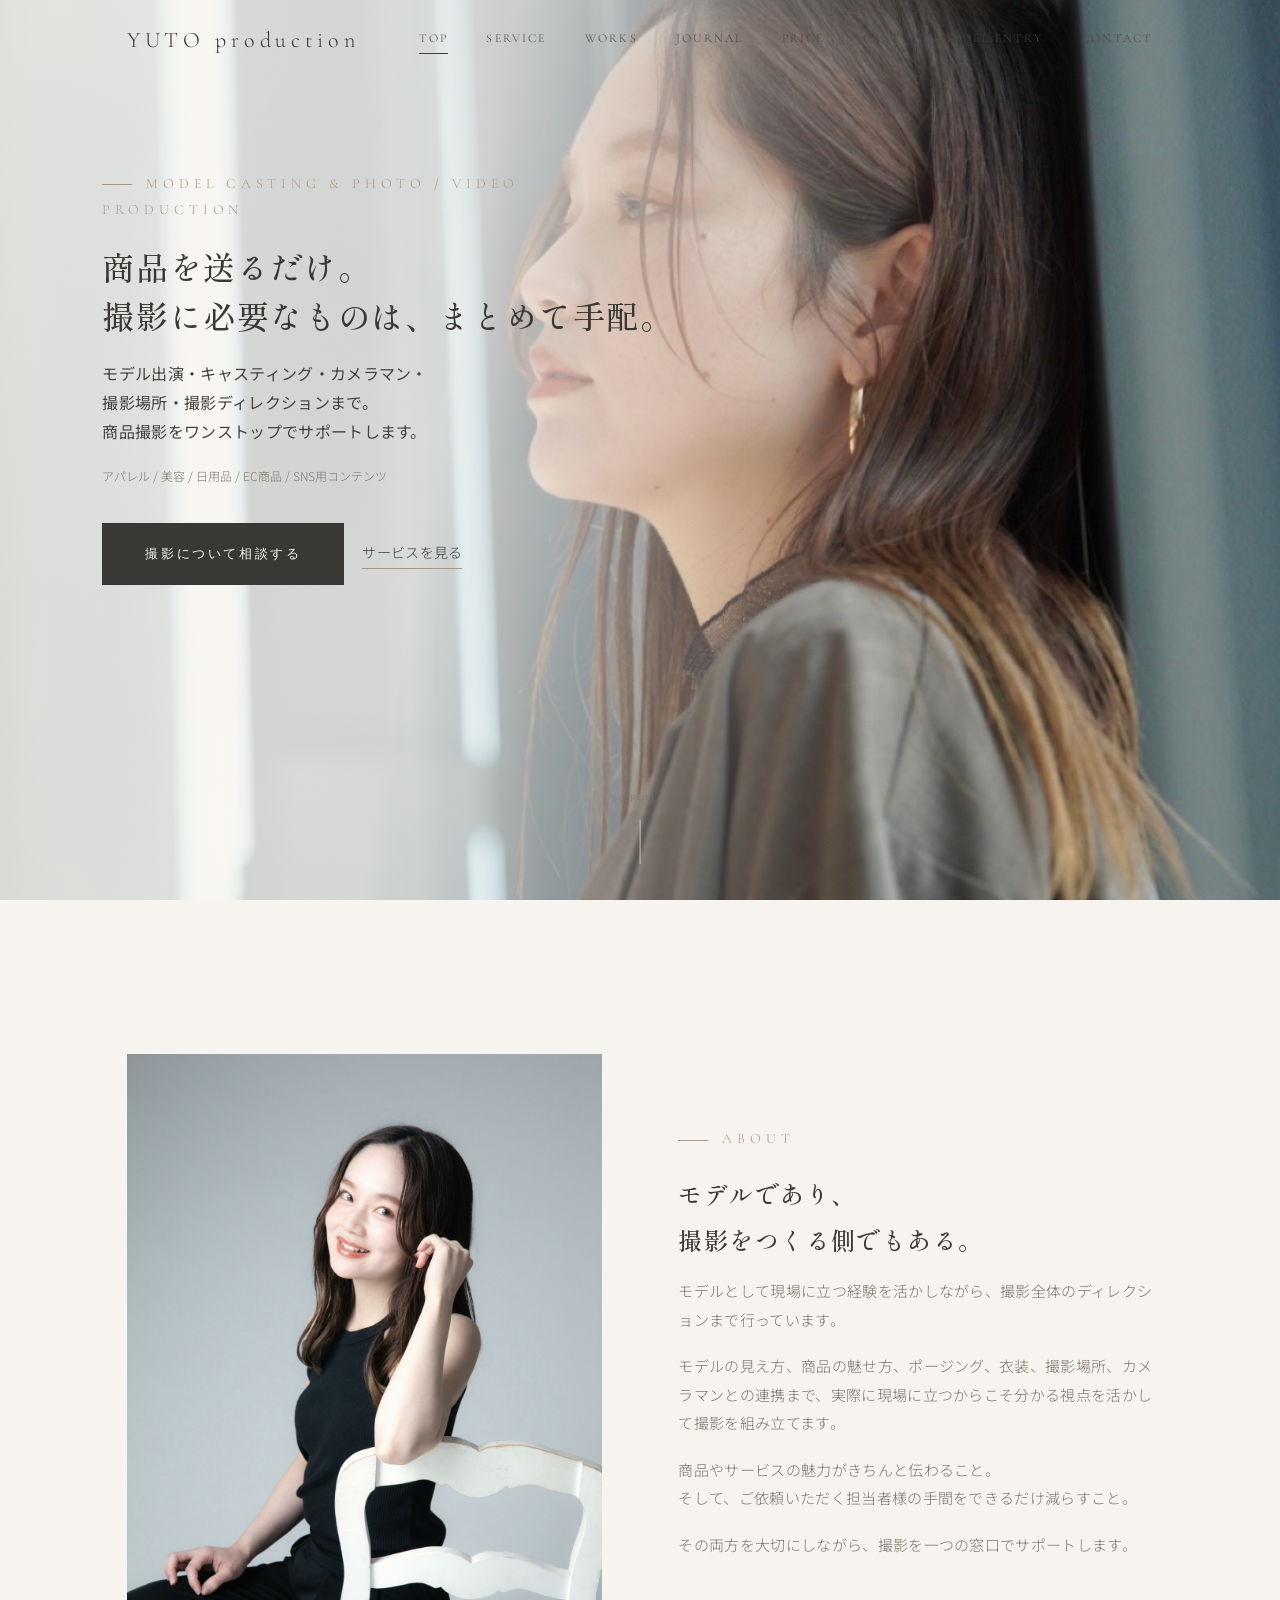
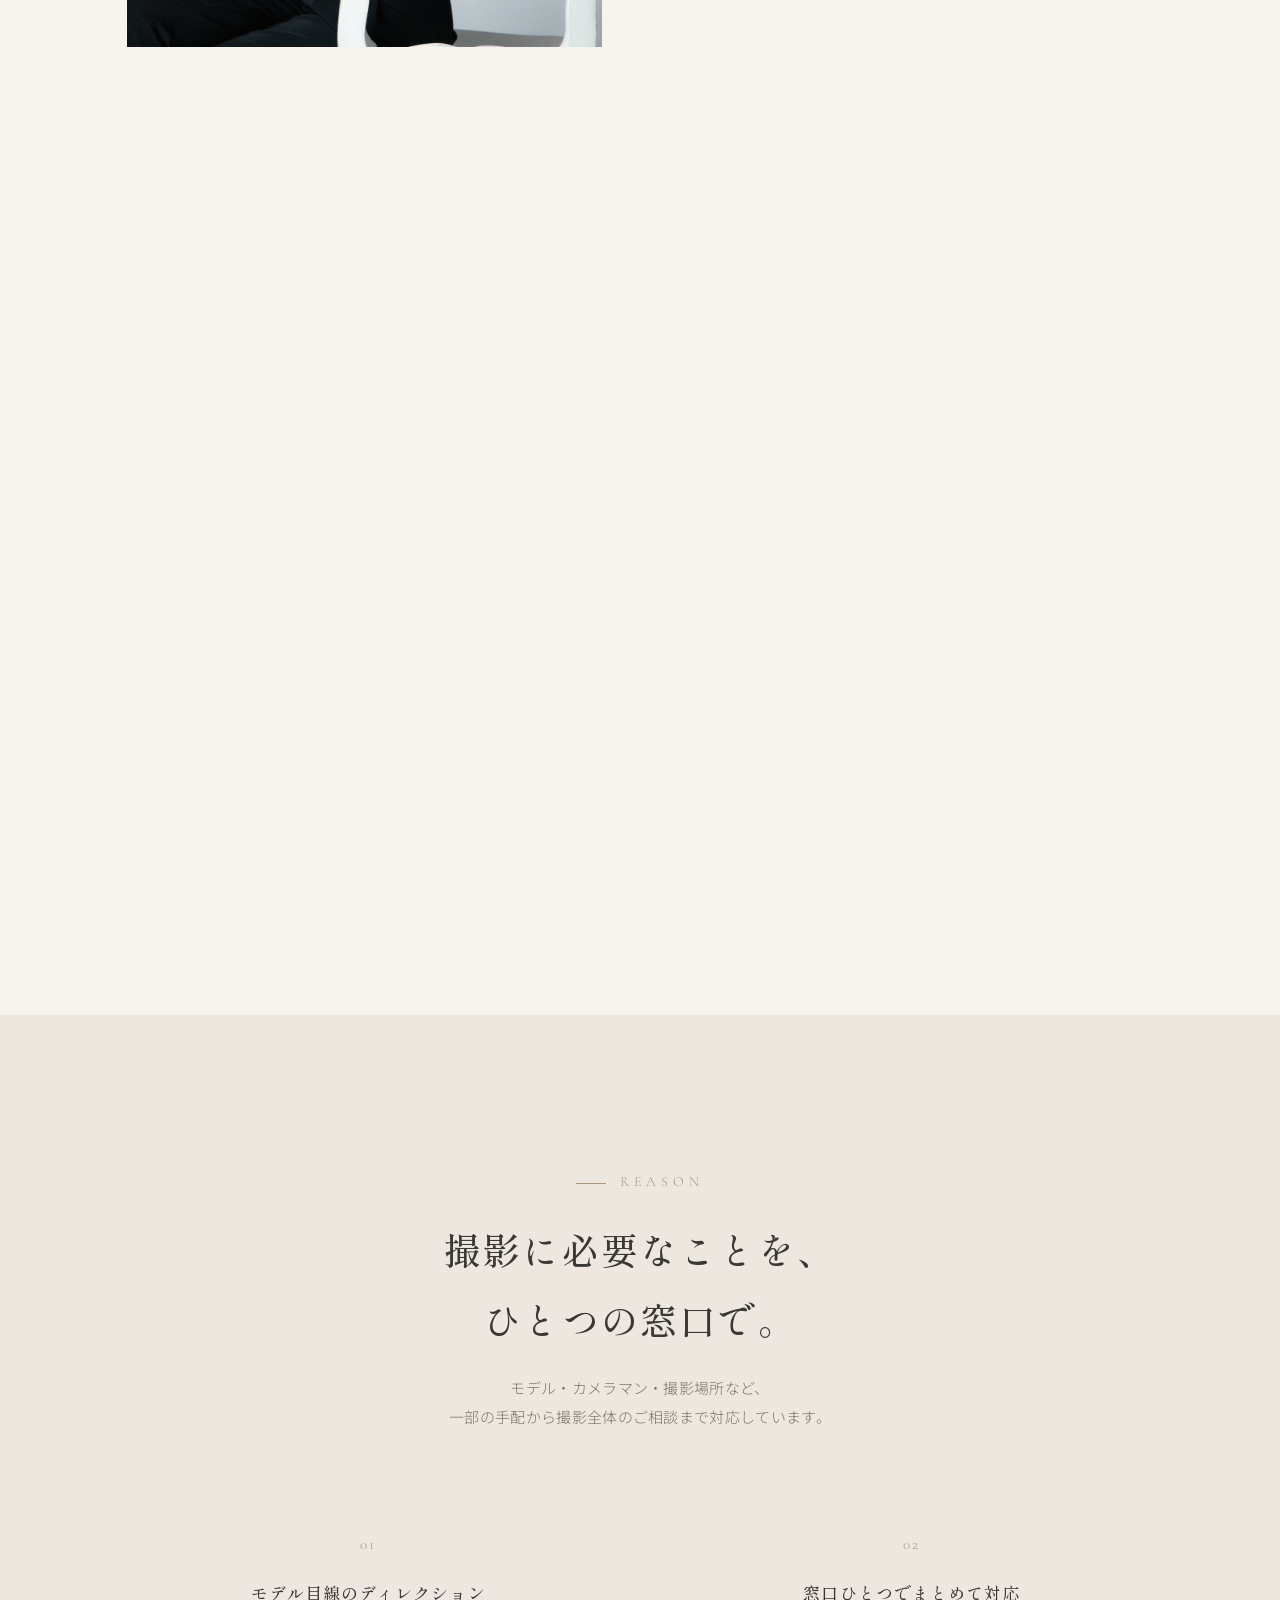
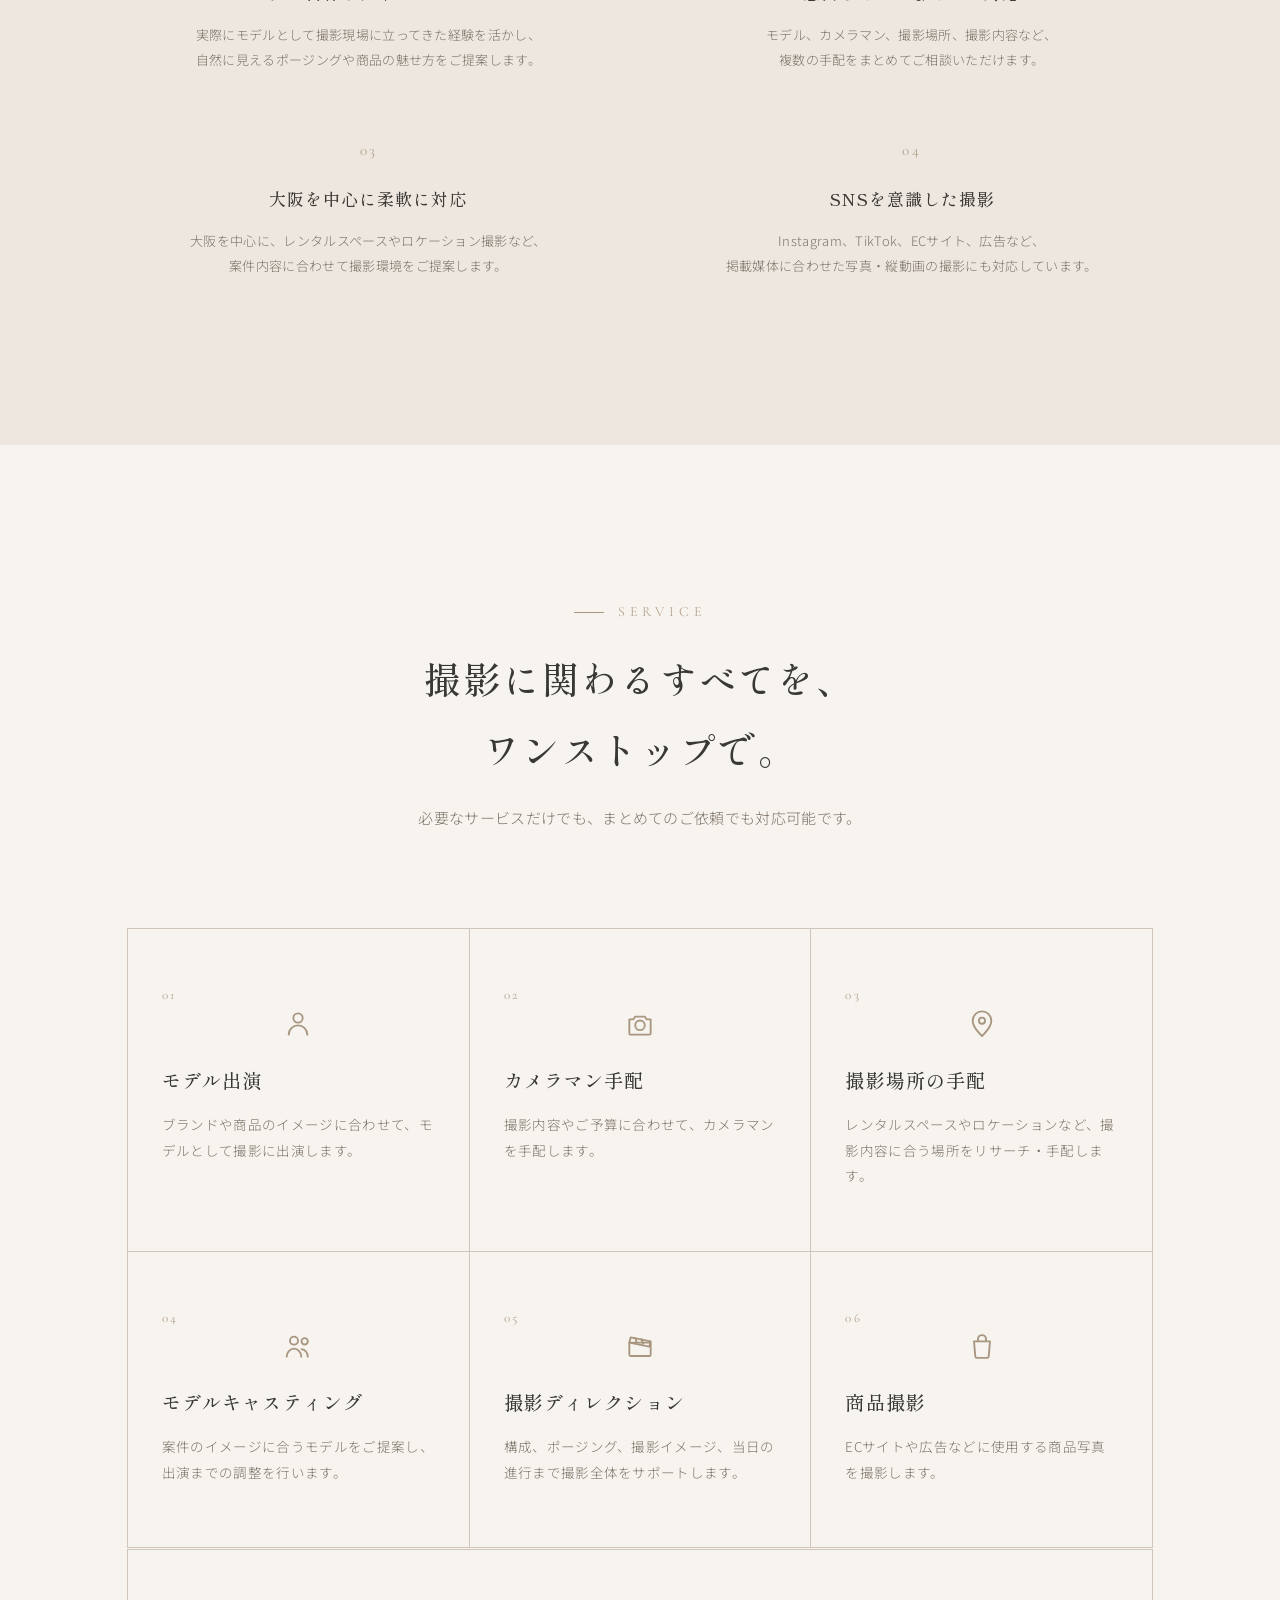
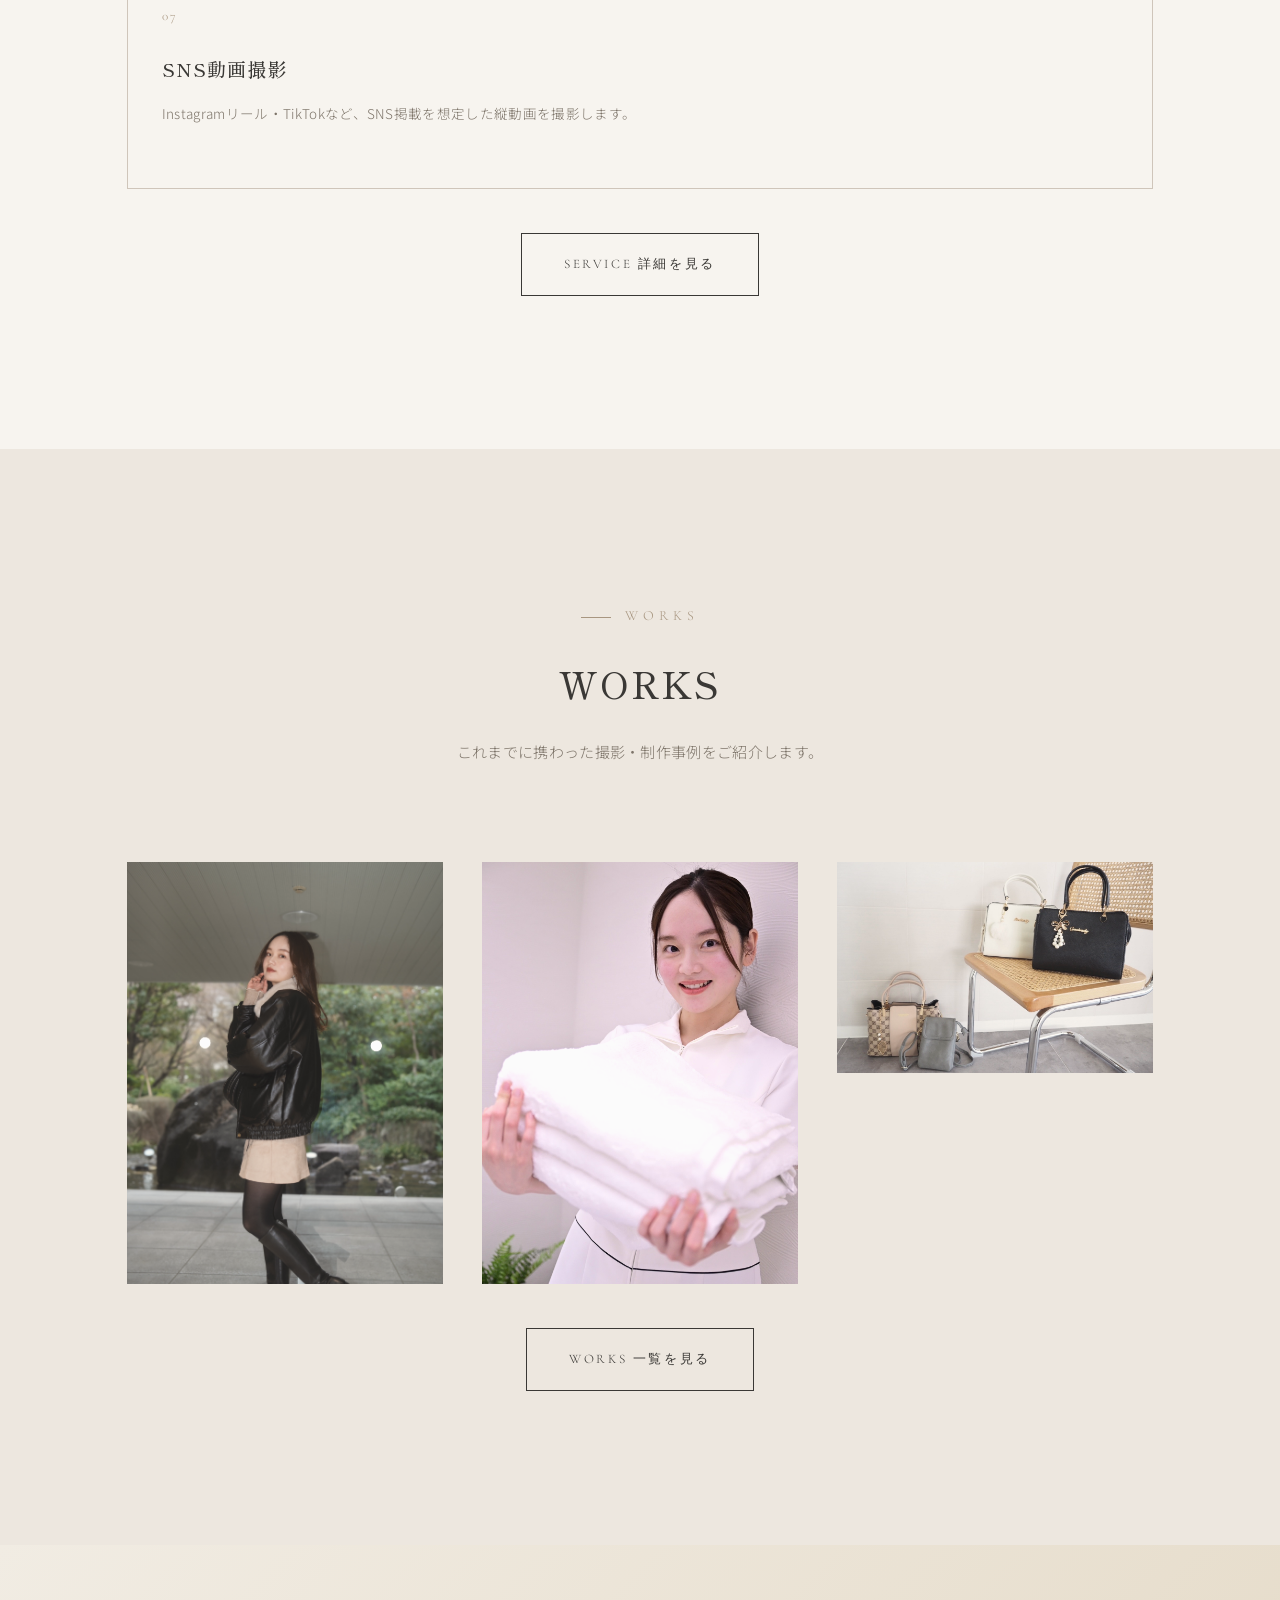
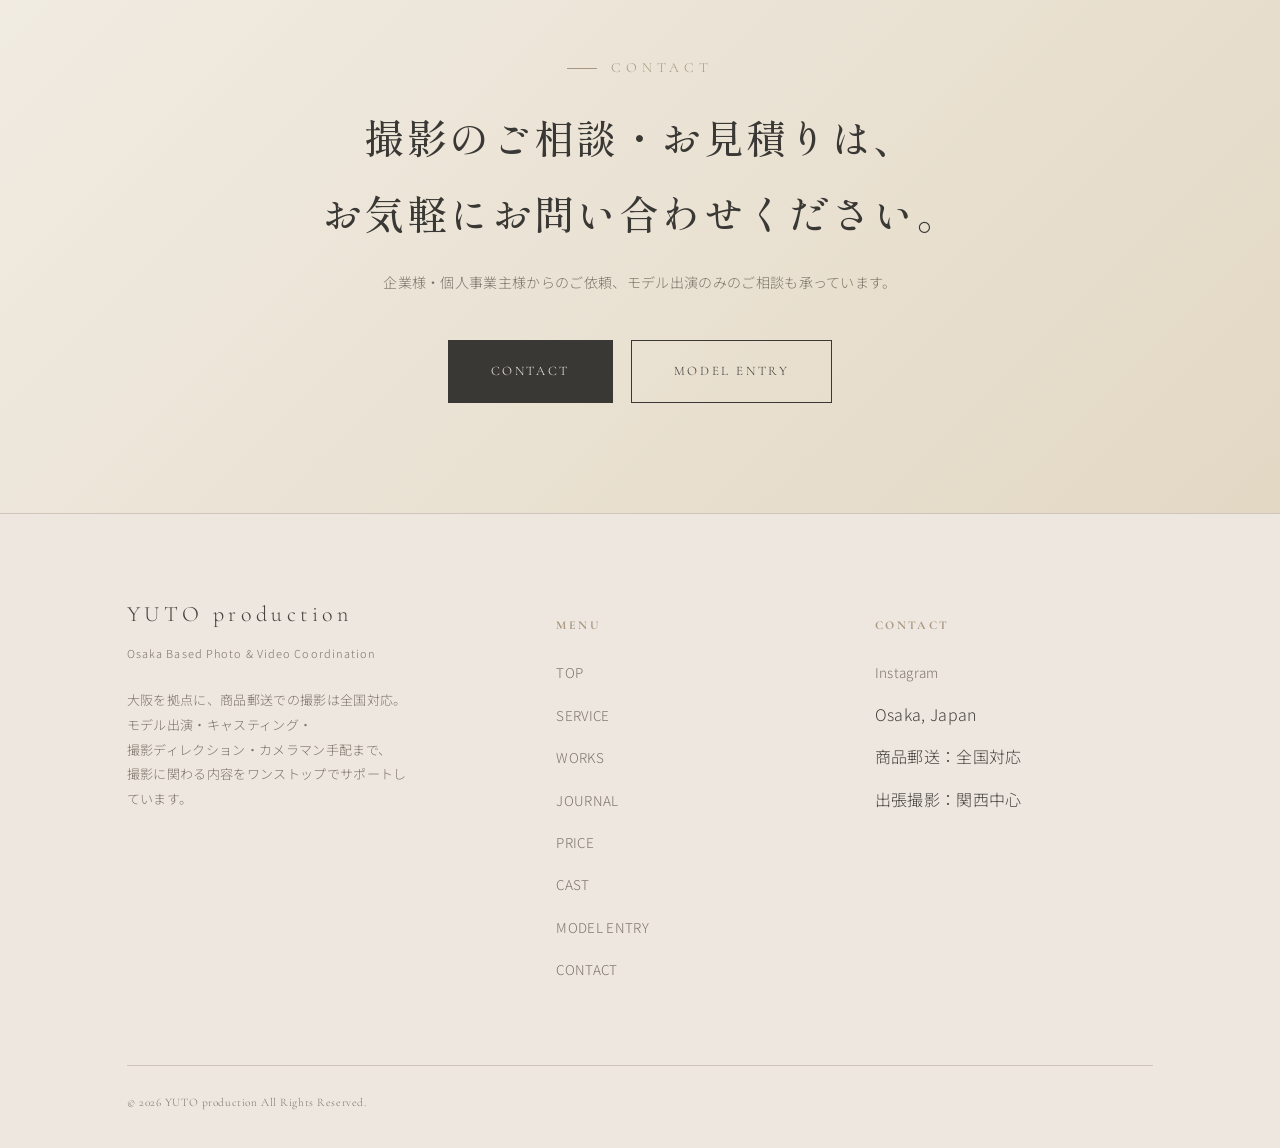
==== commit e4c3bbc5: "Add JOURNAL section with first article on apparel white-shirt shoot Introduce a JOURNAL listing page" ====
--- a/index.html
+++ b/index.html
@@ -20,6 +20,7 @@
       <a href="index.html" class="is-active">TOP</a>
       <a href="service.html">SERVICE</a>
       <a href="works.html">WORKS</a>
+      <a href="journal.html">JOURNAL</a>
       <a href="price.html">PRICE</a>
       <a href="cast.html">CAST</a>
       <a href="entry.html">MODEL ENTRY</a>
@@ -178,6 +179,7 @@
           <li><a href="index.html">TOP</a></li>
           <li><a href="service.html">SERVICE</a></li>
           <li><a href="works.html">WORKS</a></li>
+          <li><a href="journal.html">JOURNAL</a></li>
           <li><a href="price.html">PRICE</a></li>
           <li><a href="cast.html">CAST</a></li>
           <li><a href="entry.html">MODEL ENTRY</a></li>
--- a/css/style.css
+++ b/css/style.css
@@ -539,15 +539,21 @@
 }
 
 .works-grid .ph,
-.work-item .ph {
+.work-item .ph,
+.journal-grid .ph,
+.journal-card .ph {
   transition: transform 0.7s cubic-bezier(.2,.7,.3,1);
 }
 .works-grid .ph:hover,
-.work-item .ph:hover {
+.work-item .ph:hover,
+.journal-grid .ph:hover,
+.journal-card .ph:hover {
   transform: scale(1.045);
 }
 .works-grid,
-.work-item {
+.work-item,
+.journal-grid,
+.journal-card {
   overflow: hidden;
 }
 
@@ -562,6 +568,54 @@
 
 .about p { color: var(--c-sub); font-size: 15px; }
 .about p + p { margin-top: 18px; }
+
+.about.recruit-about {
+  gap: clamp(48px, 8vw, 120px);
+}
+
+/* ---------- Recruit photo composition (editorial, layered) ---------- */
+
+.recruit-photos {
+  position: relative;
+  width: 100%;
+  max-width: 440px;
+  aspect-ratio: 0.86;
+  margin: 0 auto;
+}
+
+.recruit-photos::before {
+  content: "";
+  position: absolute;
+  top: 9%;
+  left: -7%;
+  width: 62%;
+  height: 66%;
+  background: var(--c-greige-lighter);
+  z-index: 0;
+}
+
+.recruit-photo {
+  position: absolute;
+  margin: 0;
+}
+
+.recruit-photo-primary {
+  top: 0;
+  left: 0;
+  width: 72%;
+  height: 79%;
+  z-index: 2;
+}
+
+.recruit-photo-secondary {
+  right: 0;
+  bottom: 0;
+  width: 47%;
+  height: 53%;
+  z-index: 3;
+  border: 7px solid var(--c-white);
+  box-shadow: 0 20px 38px -20px rgba(58, 56, 53, 0.32);
+}
 
 /* ---------- Service grid ---------- */
 
@@ -723,6 +777,131 @@
 }
 
 .notice-box p { margin: 0; }
+
+/* ---------- Journal ---------- */
+
+.journal-grid {
+  display: grid;
+  grid-template-columns: repeat(3, 1fr);
+  align-items: start;
+  gap: clamp(28px, 4vw, 56px) clamp(20px, 3vw, 40px);
+}
+
+.journal-card figcaption {
+  margin-top: 18px;
+  text-align: left;
+}
+
+.journal-card .date {
+  display: block;
+  font-family: var(--font-en);
+  font-size: 12px;
+  letter-spacing: 0.15em;
+  color: var(--c-greige-dark);
+  margin-bottom: 8px;
+}
+
+.journal-card h3 {
+  font-size: 16px;
+  font-weight: 500;
+  line-height: 1.7;
+}
+
+.journal-card .excerpt {
+  margin-top: 10px;
+  font-size: 13px;
+  color: var(--c-sub);
+}
+
+.journal-article {
+  max-width: 720px;
+  margin: 0 auto;
+}
+
+.journal-article .article-back {
+  display: block;
+  font-family: var(--font-en);
+  font-size: 12px;
+  letter-spacing: 0.15em;
+  color: var(--c-sub);
+  margin-bottom: 30px;
+  transition: color 0.3s ease;
+}
+.journal-article .article-back:hover { color: var(--c-black); }
+
+.journal-article .article-meta {
+  margin-bottom: 40px;
+}
+
+.journal-article .article-meta .date {
+  display: block;
+  font-family: var(--font-en);
+  font-size: 13px;
+  letter-spacing: 0.15em;
+  color: var(--c-greige-dark);
+  margin-bottom: 14px;
+}
+
+.journal-article h1 {
+  font-size: clamp(24px, 3.4vw, 32px);
+  line-height: 1.6;
+}
+
+.journal-article .tag-row { margin-top: 22px; }
+
+.journal-article .lead {
+  margin-top: 34px;
+  font-size: 15.5px;
+  color: var(--c-ink);
+  line-height: 1.95;
+}
+
+.journal-article .body p {
+  margin-top: 24px;
+  font-size: 15px;
+  color: var(--c-sub);
+  line-height: 1.95;
+}
+
+.journal-article .body p.credit {
+  margin-top: 40px;
+  padding-top: 24px;
+  border-top: 1px solid var(--c-border);
+  text-align: right;
+  font-family: var(--font-en);
+  font-size: 12.5px;
+  letter-spacing: 0.15em;
+  color: var(--c-sub);
+}
+
+.journal-article .body p.credit a {
+  color: var(--c-black);
+  border-bottom: 1px solid var(--c-border);
+  padding-bottom: 2px;
+  transition: border-color 0.3s ease;
+}
+.journal-article .body p.credit a:hover { border-color: var(--c-black); }
+
+.journal-video {
+  width: min(70vw, 400px);
+  margin: clamp(64px, 10vw, 110px) auto;
+}
+
+.journal-video video {
+  width: 100%;
+  aspect-ratio: 9 / 16;
+  display: block;
+  background: var(--c-black);
+  object-fit: cover;
+  box-shadow: 0 24px 50px -24px rgba(58, 56, 53, 0.35);
+}
+
+.journal-video figcaption {
+  margin-top: 18px;
+  text-align: center;
+  font-size: 12.5px;
+  color: var(--c-sub);
+}
 
 /* ---------- Price ---------- */
 
@@ -1401,6 +1580,7 @@
 
   .service-grid { grid-template-columns: repeat(2, 1fr); }
   .works-grid { grid-template-columns: repeat(2, 1fr); }
+  .journal-grid { grid-template-columns: repeat(2, 1fr); }
   .price-grid { grid-template-columns: 1fr; max-width: 420px; margin: 0 auto; }
   .contact-info { grid-template-columns: 1fr; gap: 46px; }
   .reason-grid { grid-template-columns: repeat(2, 1fr); gap: 46px 30px; }
@@ -1468,6 +1648,7 @@
   .nav-toggle.is-active span:nth-child(3) { transform: translateY(-6px) rotate(-45deg); }
 
   .works-grid { grid-template-columns: 1fr; max-width: 420px; margin: 0 auto; }
+  .journal-grid { grid-template-columns: 1fr; max-width: 420px; margin: 0 auto; }
   .price-grid { grid-template-columns: 1fr; max-width: 420px; margin: 0 auto; }
 
   .flow-list { grid-template-columns: 1fr; }
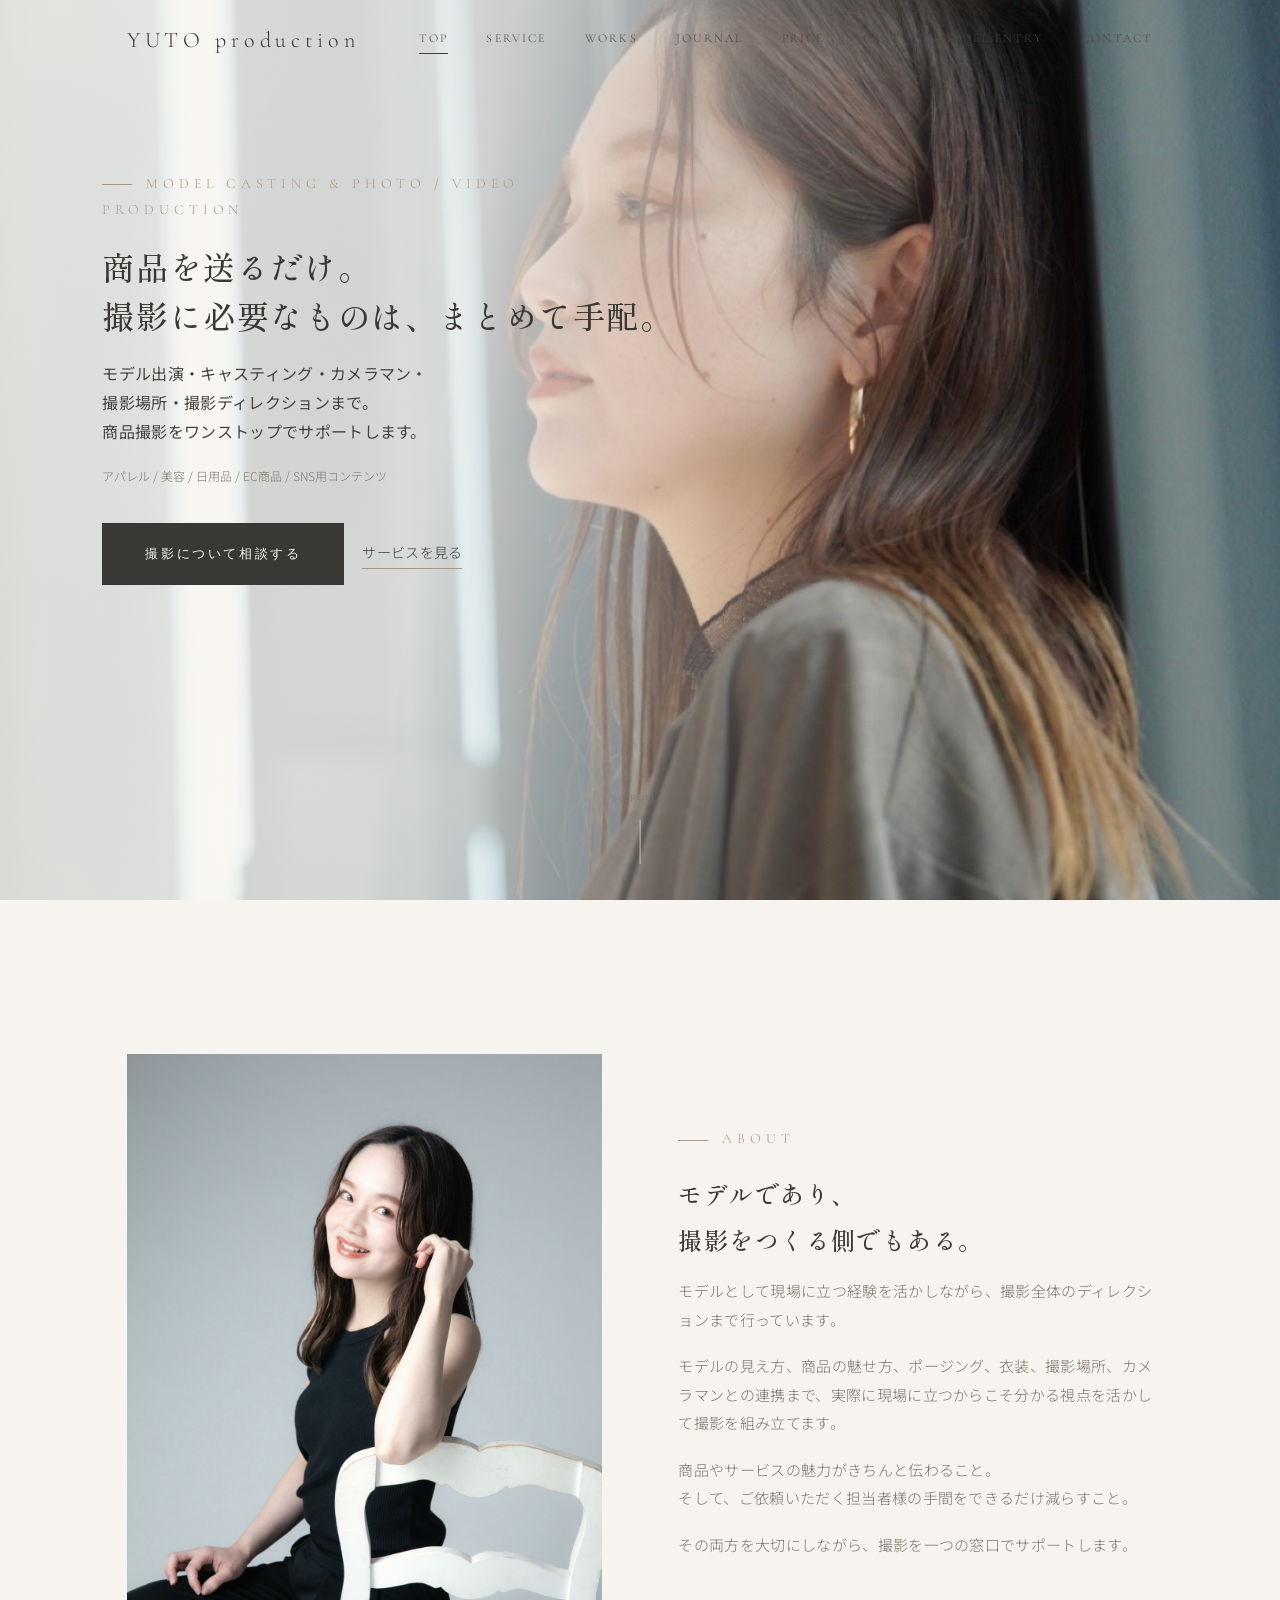
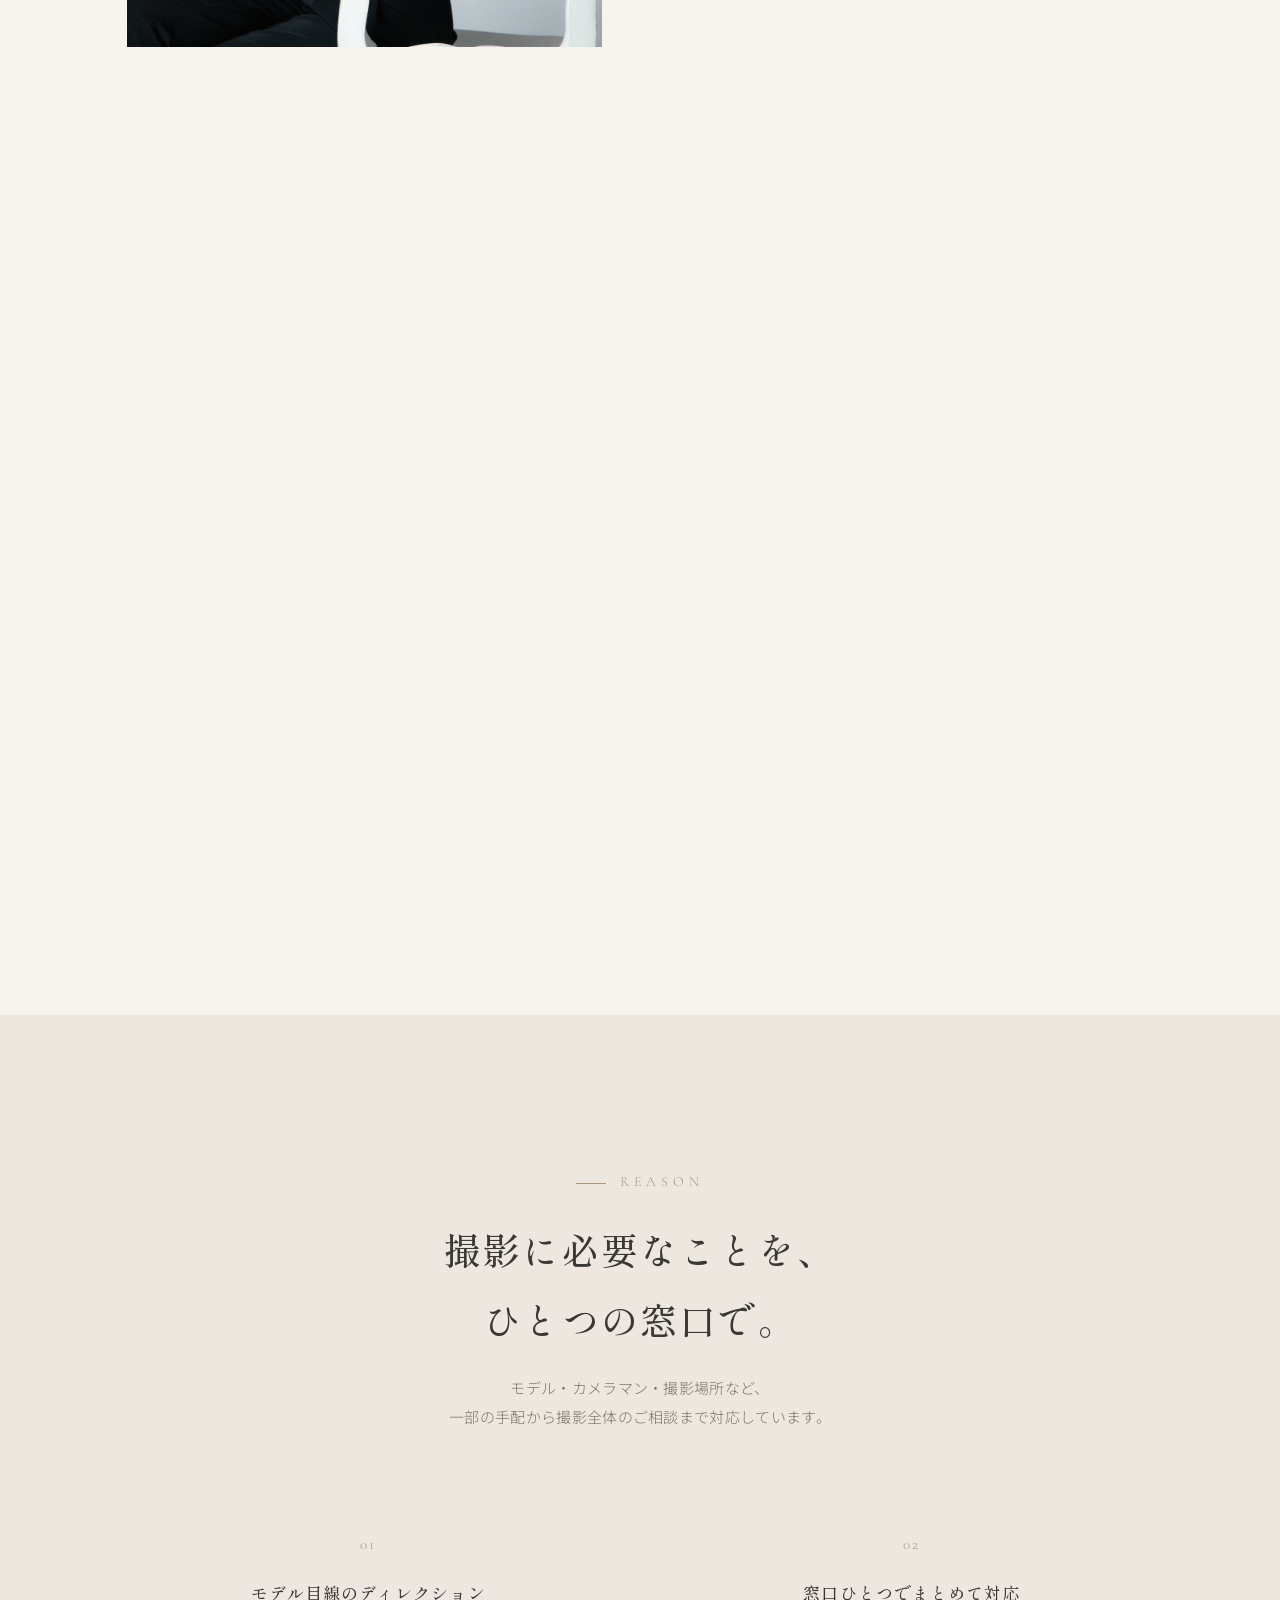
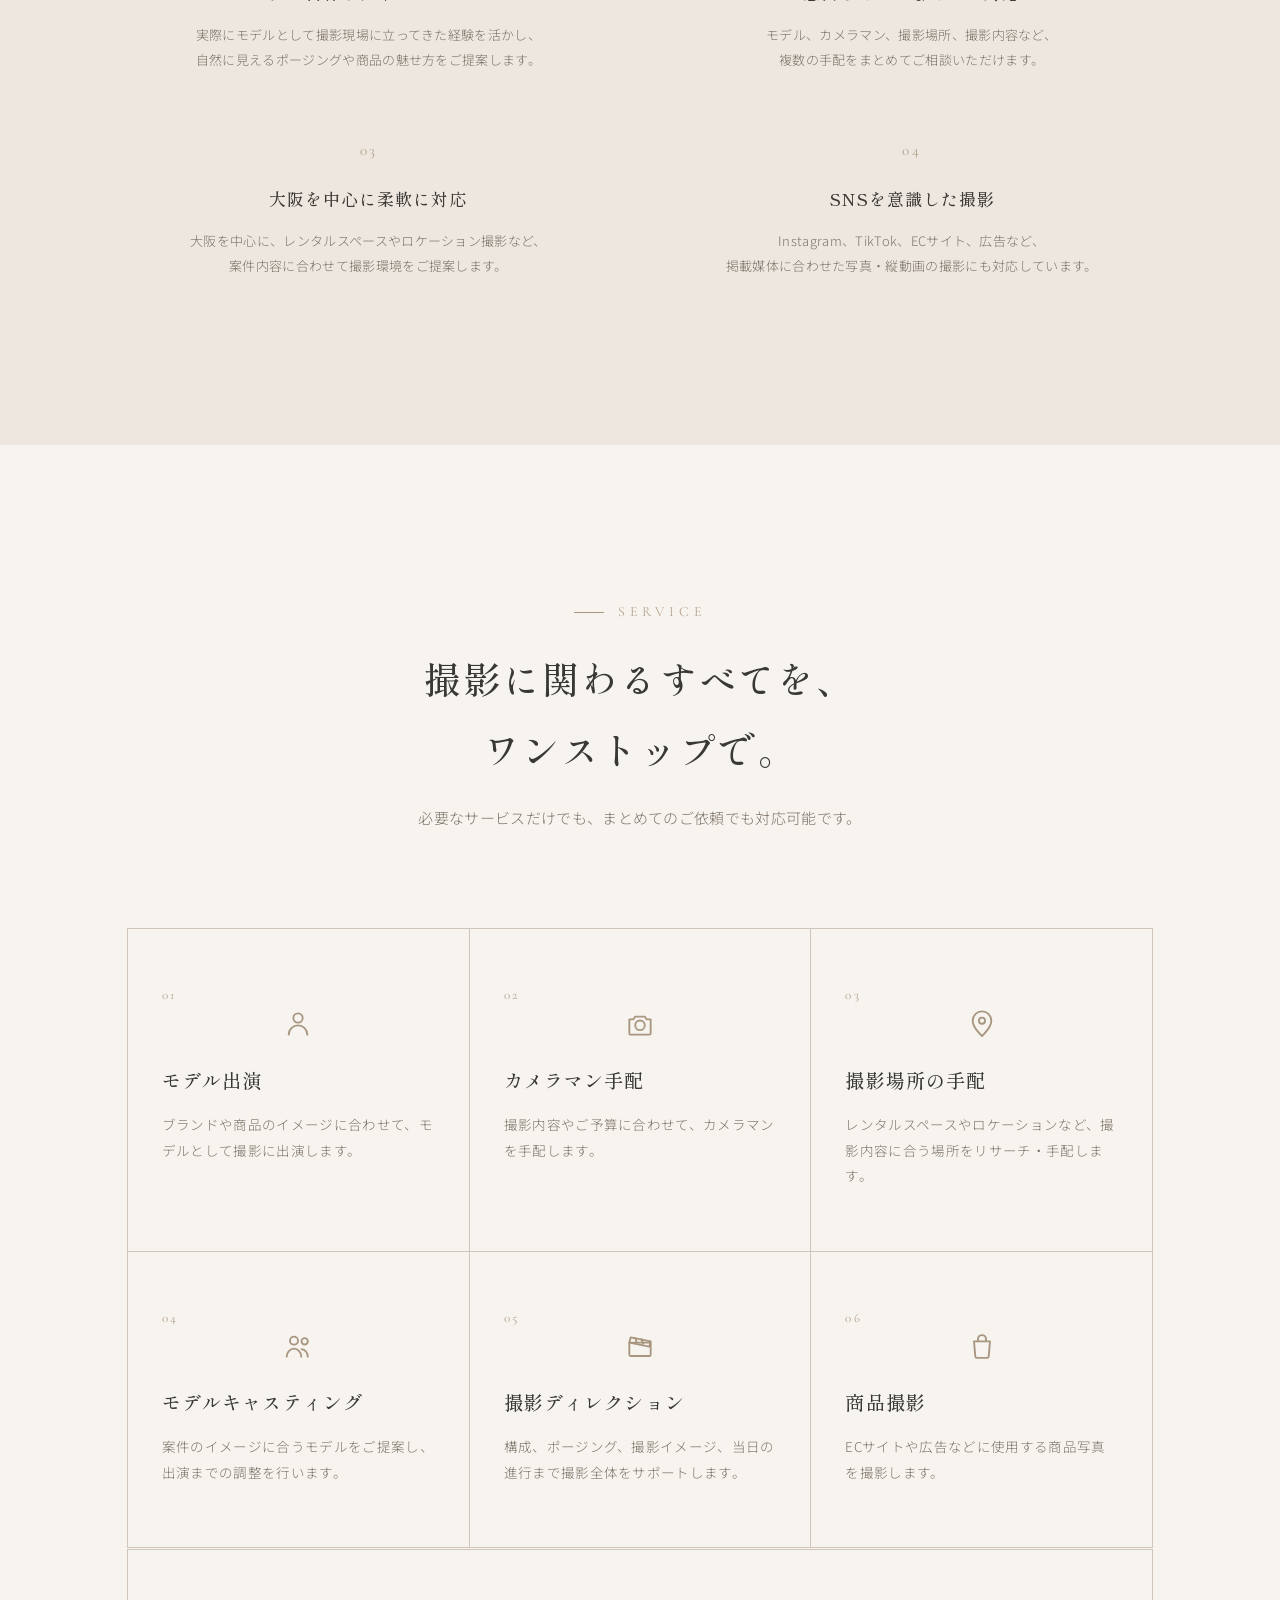
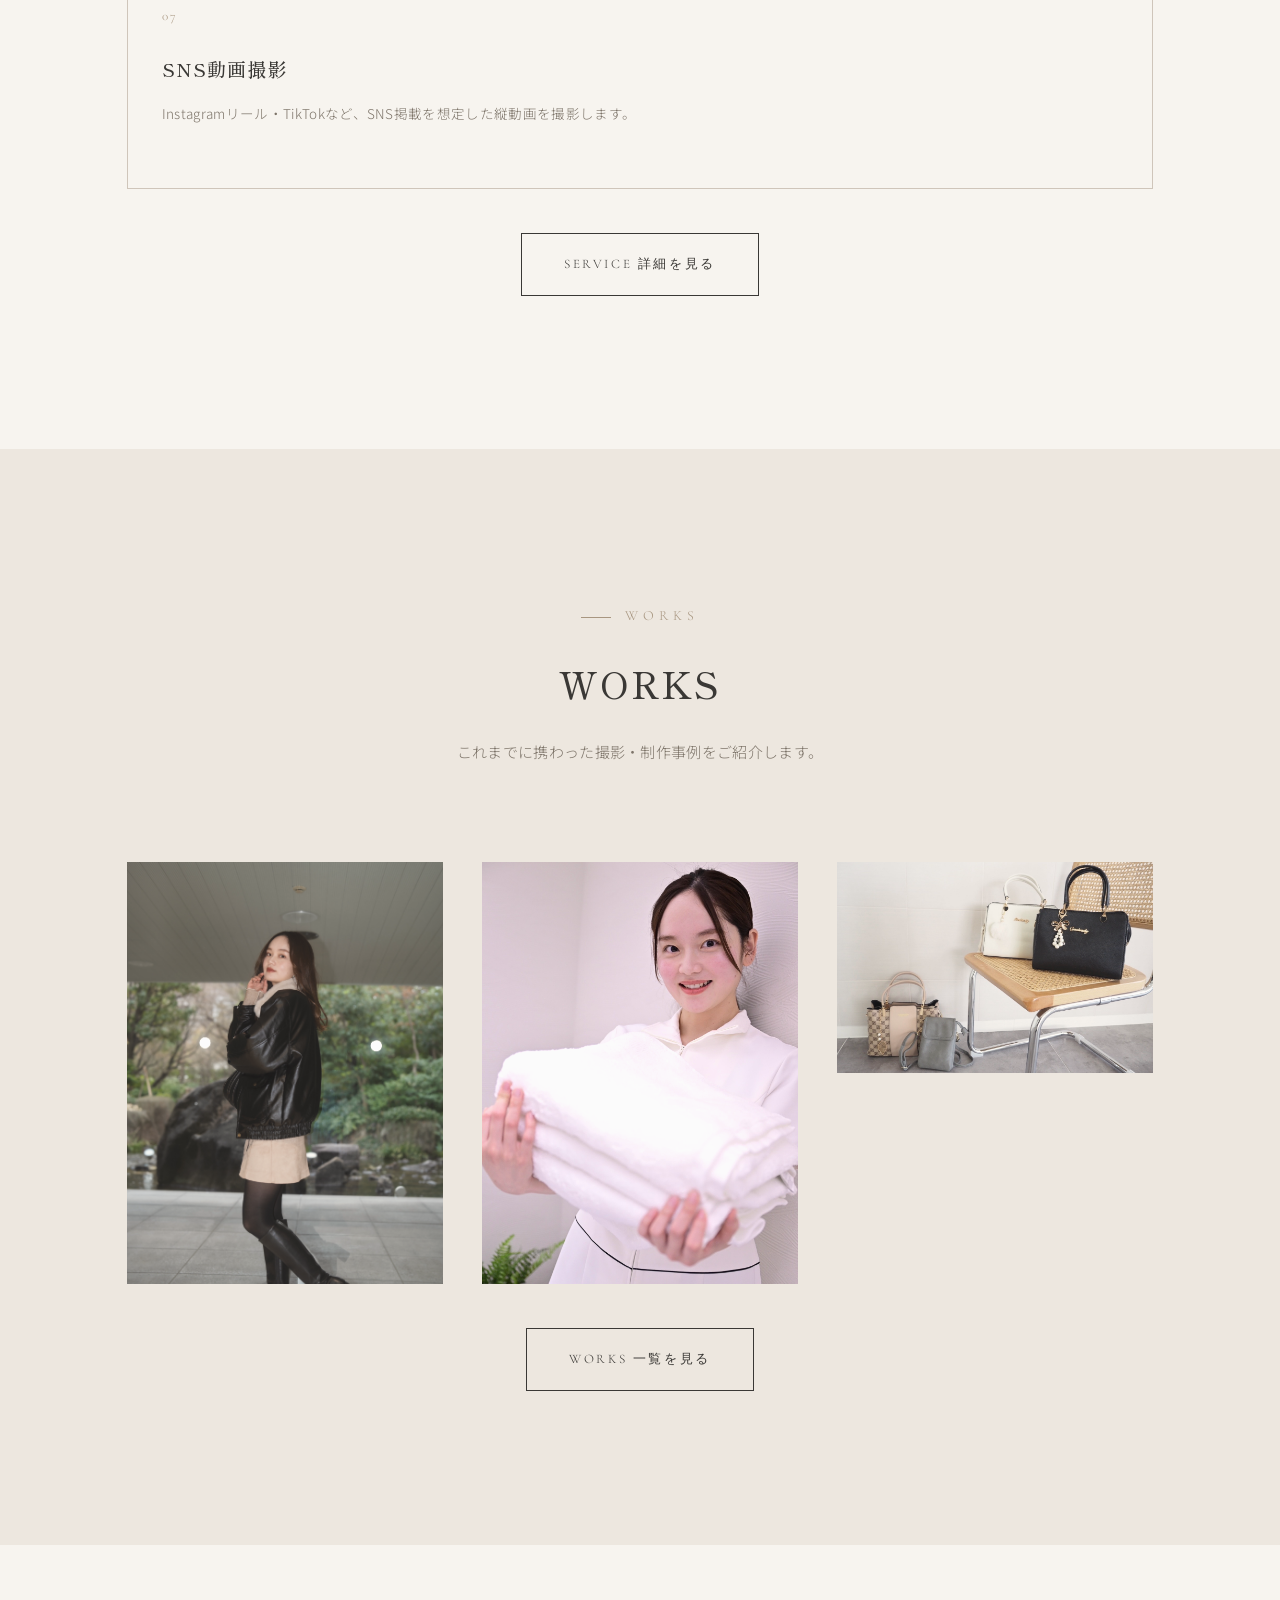
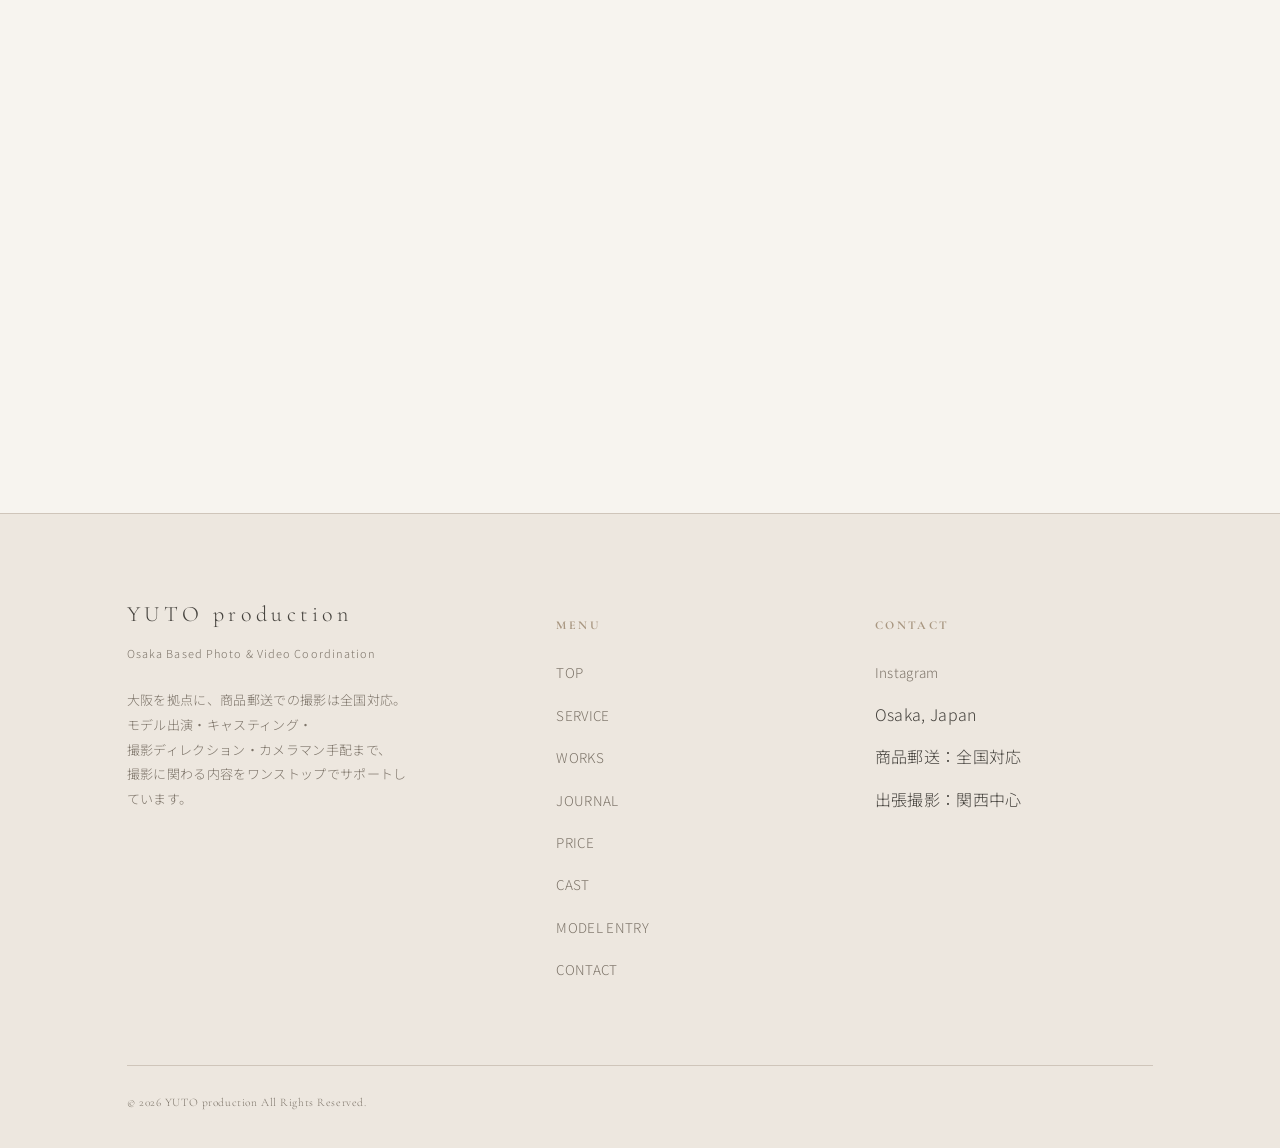
==== commit 25c75b53: "Add robots.txt, sitemap.xml, and canonical URLs for SEO Adds a permissive robots.txt pointing to the" ====
--- a/index.html
+++ b/index.html
@@ -6,6 +6,7 @@
 <meta name="viewport" content="width=device-width, initial-scale=1.0">
 <title>大阪の商品撮影・モデル撮影なら YUTO Production｜撮影ワンストップ窓口</title>
 <meta name="description" content="大阪を中心に、商品撮影・モデル撮影・モデルキャスティング・撮影ディレクションをワンストップでご依頼いただけます。EC・SNS用の写真や動画制作にも対応。商品をお送りいただくだけで、撮影に必要な手配をまとめてサポートします。">
+<link rel="canonical" href="https://juri-creative-site.juribuuu.workers.dev/">
 <link rel="preconnect" href="https://fonts.googleapis.com">
 <link rel="preconnect" href="https://fonts.gstatic.com" crossorigin>
 <link href="https://fonts.googleapis.com/css2?family=Cormorant+Garamond:wght@400;500;600&family=Shippori+Mincho:wght@400;500;600&family=Noto+Sans+JP:wght@300;400;500&display=swap" rel="stylesheet">
--- a/css/style.css
+++ b/css/style.css
@@ -377,6 +377,48 @@
   font-size: 14px;
 }
 
+.breadcrumb {
+  margin-bottom: 22px;
+}
+
+.breadcrumb ol {
+  display: flex;
+  flex-wrap: wrap;
+  justify-content: center;
+  align-items: center;
+  list-style: none;
+  margin: 0;
+  padding: 0;
+}
+
+.breadcrumb li {
+  display: flex;
+  align-items: center;
+  font-size: 11.5px;
+  letter-spacing: 0.04em;
+  color: var(--c-sub);
+}
+
+.breadcrumb li:not(:last-child)::after {
+  content: "\FF1E";
+  margin: 0 9px;
+  color: var(--c-border);
+  font-size: 10px;
+}
+
+.breadcrumb a {
+  color: var(--c-sub);
+  transition: color 0.3s ease;
+}
+
+.breadcrumb a:hover {
+  color: var(--c-black);
+}
+
+.breadcrumb li[aria-current="page"] {
+  color: var(--c-greige-dark);
+}
+
 /* ---------- Buttons ---------- */
 
 .btn {
@@ -539,21 +581,15 @@
 }
 
 .works-grid .ph,
-.work-item .ph,
-.journal-grid .ph,
-.journal-card .ph {
+.work-item .ph {
   transition: transform 0.7s cubic-bezier(.2,.7,.3,1);
 }
 .works-grid .ph:hover,
-.work-item .ph:hover,
-.journal-grid .ph:hover,
-.journal-card .ph:hover {
+.work-item .ph:hover {
   transform: scale(1.045);
 }
 .works-grid,
-.work-item,
-.journal-grid,
-.journal-card {
+.work-item {
   overflow: hidden;
 }
 
@@ -778,39 +814,83 @@
 
 .notice-box p { margin: 0; }
 
-/* ---------- Journal ---------- */
-
-.journal-grid {
+/* ---------- Journal (editorial index list) ---------- */
+
+.journal-list {
+  border-top: 1px solid var(--c-border);
+}
+
+.journal-row {
   display: grid;
-  grid-template-columns: repeat(3, 1fr);
-  align-items: start;
-  gap: clamp(28px, 4vw, 56px) clamp(20px, 3vw, 40px);
-}
-
-.journal-card figcaption {
-  margin-top: 18px;
-  text-align: left;
-}
-
-.journal-card .date {
+  grid-template-columns: 150px 1fr 150px;
+  align-items: center;
+  gap: 40px;
+  padding: 52px 0;
+  border-bottom: 1px solid var(--c-border);
+  transition: opacity 0.3s ease;
+}
+
+.journal-row-meta .date {
   display: block;
   font-family: var(--font-en);
-  font-size: 12px;
+  font-size: 13px;
+  letter-spacing: 0.15em;
+  color: var(--c-black);
+}
+
+.journal-row-meta .category {
+  display: block;
+  margin-top: 8px;
+  font-family: var(--font-en);
+  font-size: 11px;
   letter-spacing: 0.15em;
   color: var(--c-greige-dark);
-  margin-bottom: 8px;
-}
-
-.journal-card h3 {
-  font-size: 16px;
+  text-transform: uppercase;
+}
+
+.journal-row-main {
+  text-align: left;
+}
+
+.journal-row-main h3 {
+  font-size: clamp(18px, 1.8vw, 21px);
   font-weight: 500;
-  line-height: 1.7;
-}
-
-.journal-card .excerpt {
-  margin-top: 10px;
-  font-size: 13px;
-  color: var(--c-sub);
+  letter-spacing: 0.03em;
+  line-height: 1.6;
+}
+
+.journal-row-main .excerpt {
+  margin-top: 14px;
+  font-size: 13.5px;
+  color: var(--c-sub);
+  line-height: 1.9;
+}
+
+.journal-row-more {
+  text-align: right;
+}
+
+.journal-row-more .read-more {
+  display: inline-flex;
+  align-items: center;
+  gap: 8px;
+  font-family: var(--font-en);
+  font-size: 12px;
+  letter-spacing: 0.2em;
+  color: var(--c-black);
+}
+
+.journal-row-more .read-more .arrow {
+  display: inline-block;
+  transition: transform 0.3s ease;
+}
+
+.journal-row:hover .read-more .arrow {
+  transform: translateX(5px);
+}
+
+.journal-row:hover {
+  opacity: 0.72;
 }
 
 .journal-article {
@@ -903,11 +983,45 @@
   color: var(--c-sub);
 }
 
+.journal-gallery {
+  margin: clamp(64px, 10vw, 110px) 0;
+}
+
+.journal-gallery-grid {
+  display: grid;
+  grid-template-columns: repeat(2, 1fr);
+  gap: clamp(22px, 3.2vw, 36px);
+}
+
+.journal-gallery figure {
+  margin: 0;
+  overflow: hidden;
+  background: var(--c-greige-lighter);
+  aspect-ratio: 1 / 1;
+}
+
+.journal-gallery img {
+  display: block;
+  width: 100%;
+  height: 100%;
+  object-fit: cover;
+  transition: transform 0.7s cubic-bezier(.2,.7,.3,1);
+}
+
+.journal-gallery figure:hover img {
+  transform: scale(1.035);
+}
+
+.journal-gallery .g-table img { object-position: center 50%; }
+.journal-gallery .g-bath img { object-position: center 45%; }
+.journal-gallery .g-towel img { object-position: 78% center; }
+.journal-gallery .g-vacuum img { object-position: 32% center; }
+
 /* ---------- Price ---------- */
 
 .price-grid {
   display: grid;
-  grid-template-columns: repeat(3, 1fr);
+  grid-template-columns: repeat(4, 1fr);
   gap: 28px;
 }
 
@@ -1021,6 +1135,11 @@
 .price-card h3 {
   margin-top: 12px;
   font-size: 22px;
+  line-height: 1.4;
+  min-height: 2.8em;
+  display: flex;
+  align-items: center;
+  justify-content: center;
 }
 
 .price-card .price {
@@ -1580,8 +1699,8 @@
 
   .service-grid { grid-template-columns: repeat(2, 1fr); }
   .works-grid { grid-template-columns: repeat(2, 1fr); }
-  .journal-grid { grid-template-columns: repeat(2, 1fr); }
   .price-grid { grid-template-columns: 1fr; max-width: 420px; margin: 0 auto; }
+  .journal-row { grid-template-columns: 110px 1fr 110px; gap: 24px; }
   .contact-info { grid-template-columns: 1fr; gap: 46px; }
   .reason-grid { grid-template-columns: repeat(2, 1fr); gap: 46px 30px; }
   .footer-grid { grid-template-columns: 1fr 1fr; }
@@ -1648,8 +1767,27 @@
   .nav-toggle.is-active span:nth-child(3) { transform: translateY(-6px) rotate(-45deg); }
 
   .works-grid { grid-template-columns: 1fr; max-width: 420px; margin: 0 auto; }
-  .journal-grid { grid-template-columns: 1fr; max-width: 420px; margin: 0 auto; }
   .price-grid { grid-template-columns: 1fr; max-width: 420px; margin: 0 auto; }
+
+  .journal-row {
+    grid-template-columns: 1fr;
+    gap: 14px;
+    padding: 36px 0;
+  }
+
+  .journal-row-meta {
+    display: flex;
+    align-items: center;
+    gap: 14px;
+  }
+
+  .journal-row-meta .category { margin-top: 0; }
+
+  .journal-row-main h3 { font-size: 17px; }
+
+  .journal-row-more { text-align: left; }
+
+  .journal-gallery-grid { grid-template-columns: 1fr; gap: 18px; }
 
   .flow-list { grid-template-columns: 1fr; }
   .flow-arrow { transform: rotate(90deg); padding: 2px 0; }
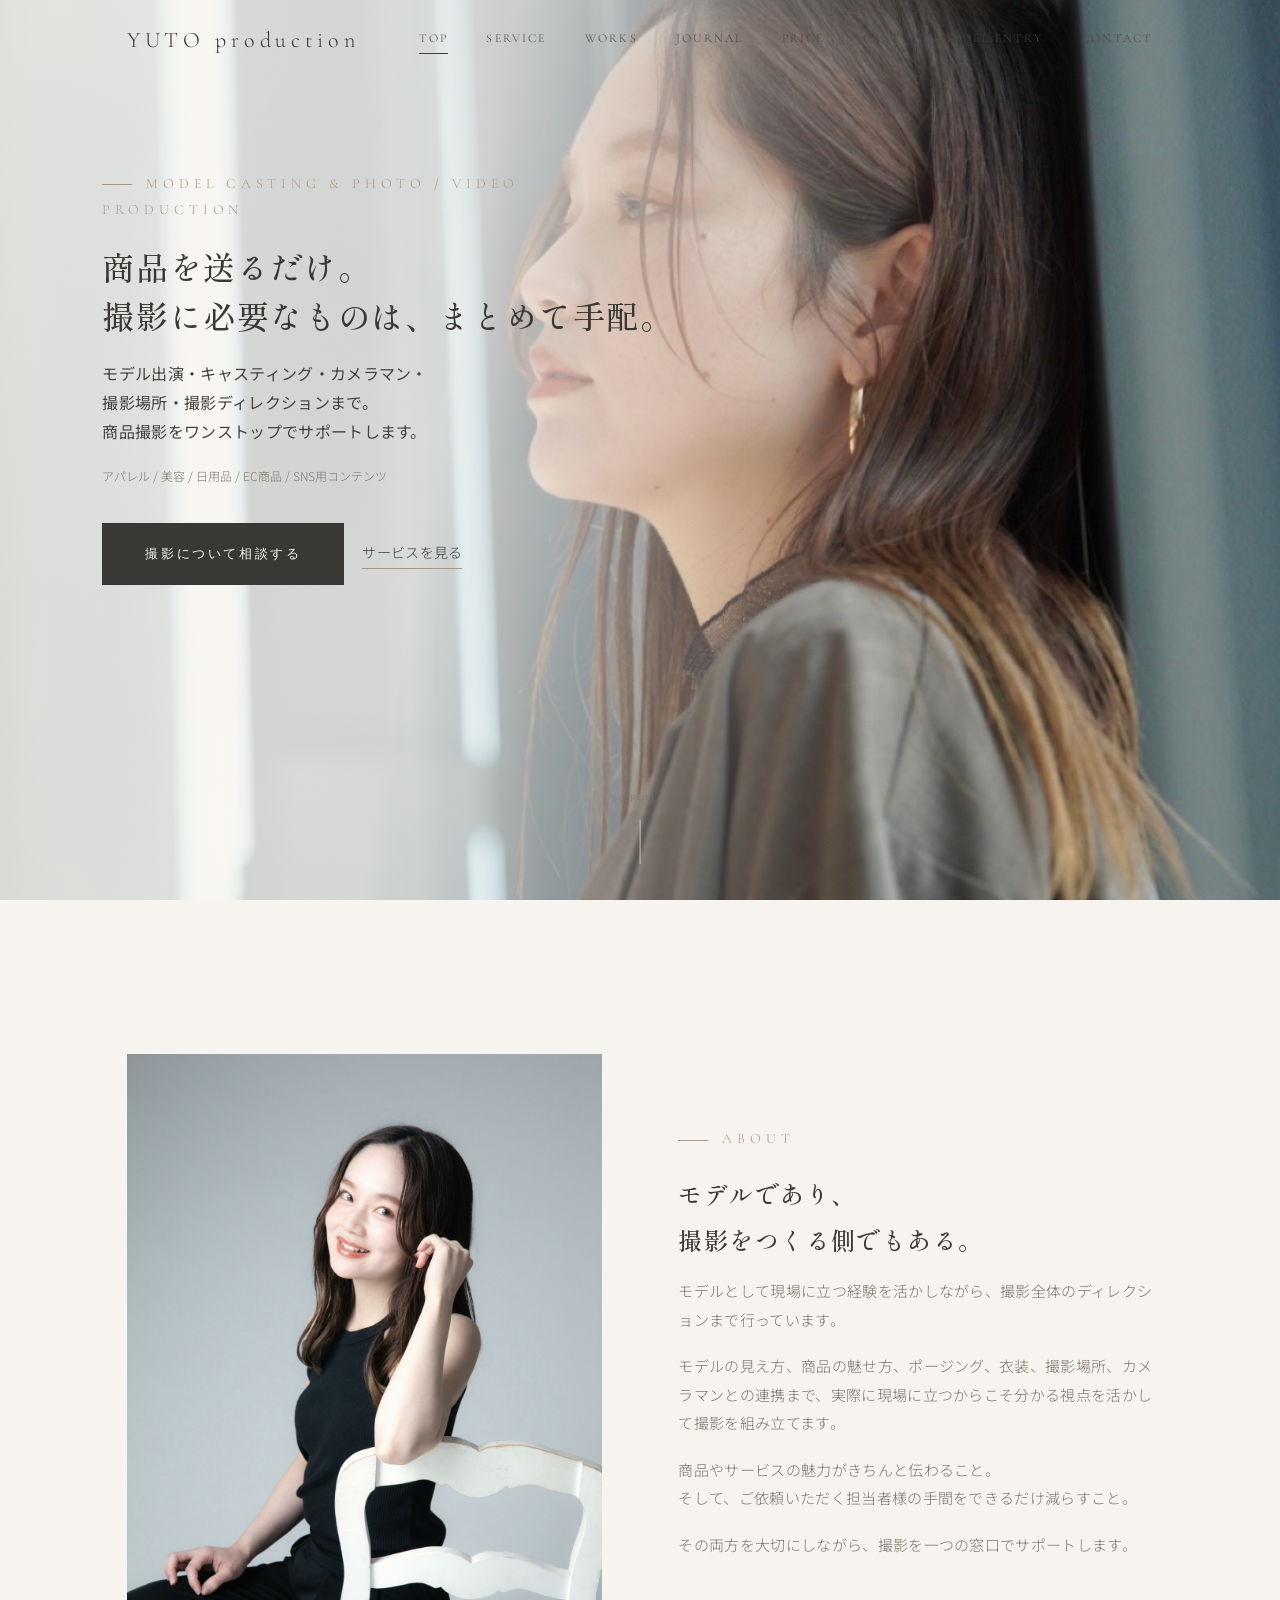
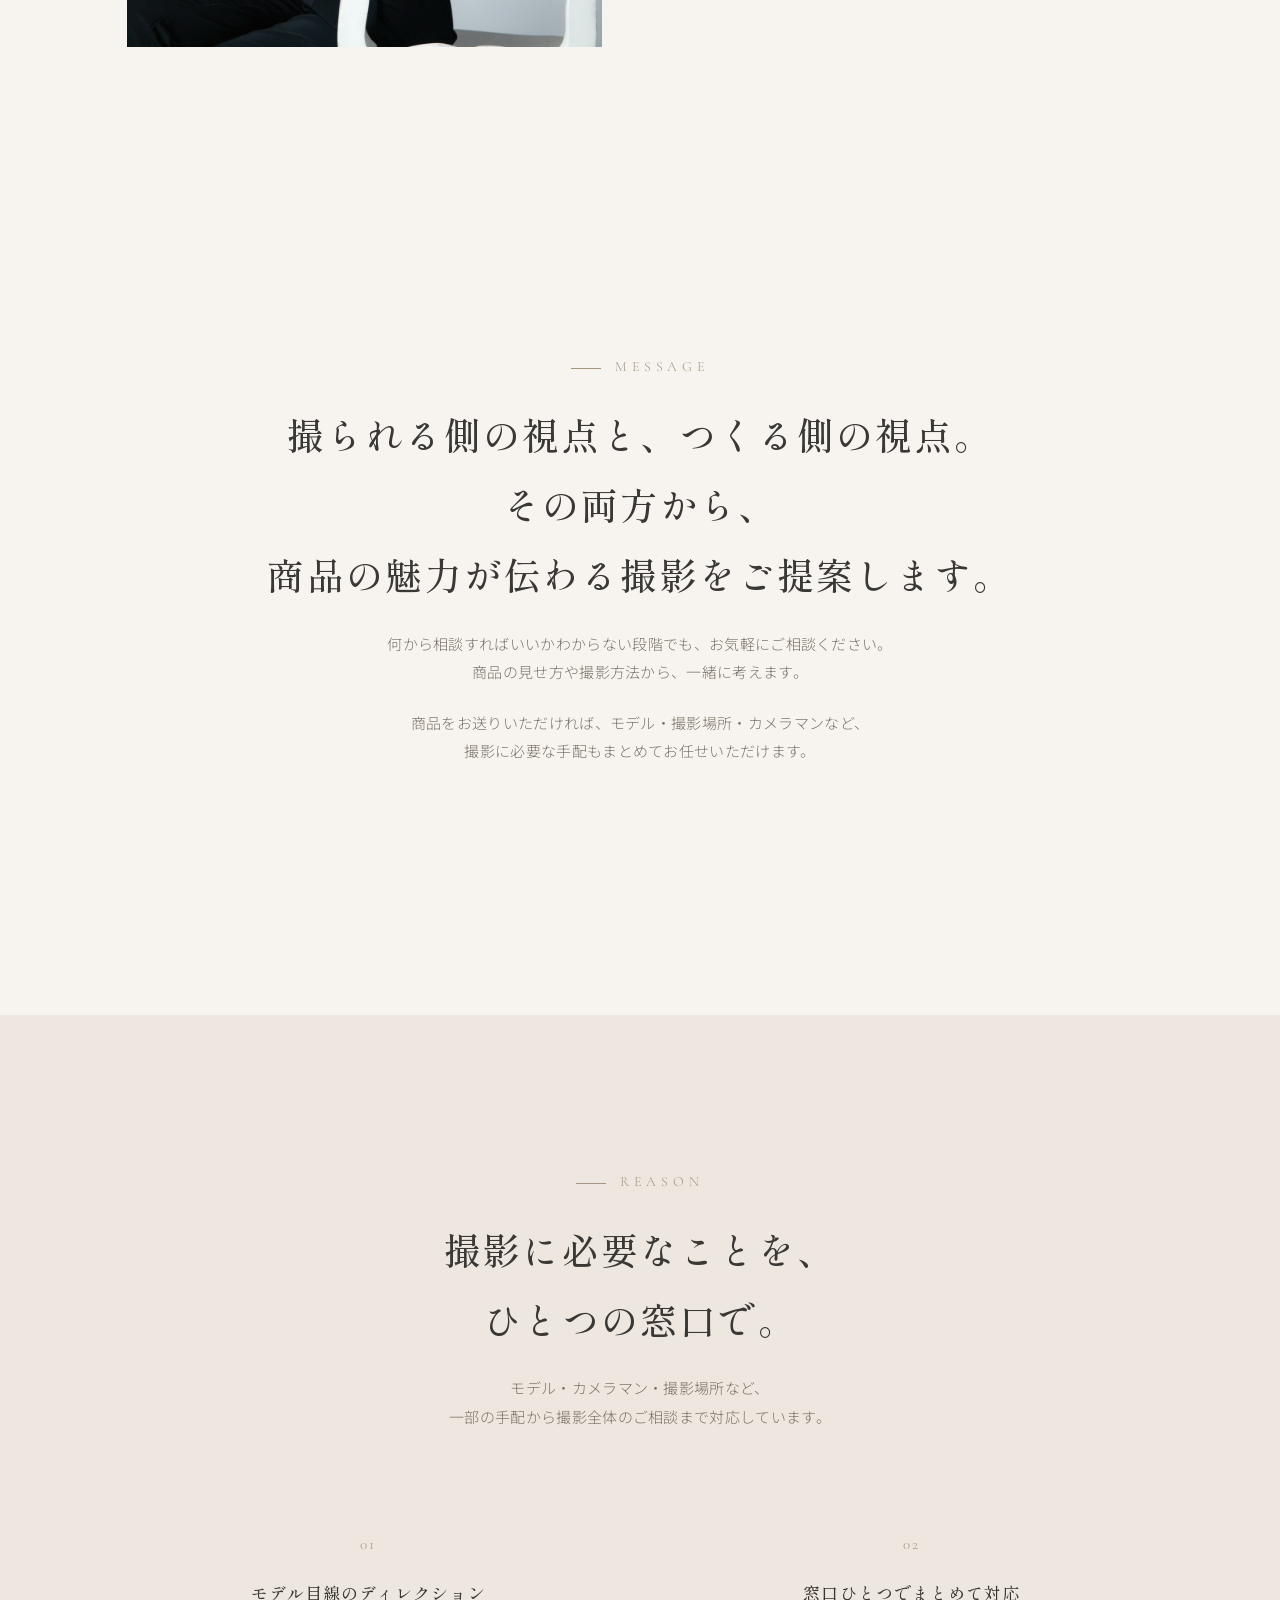
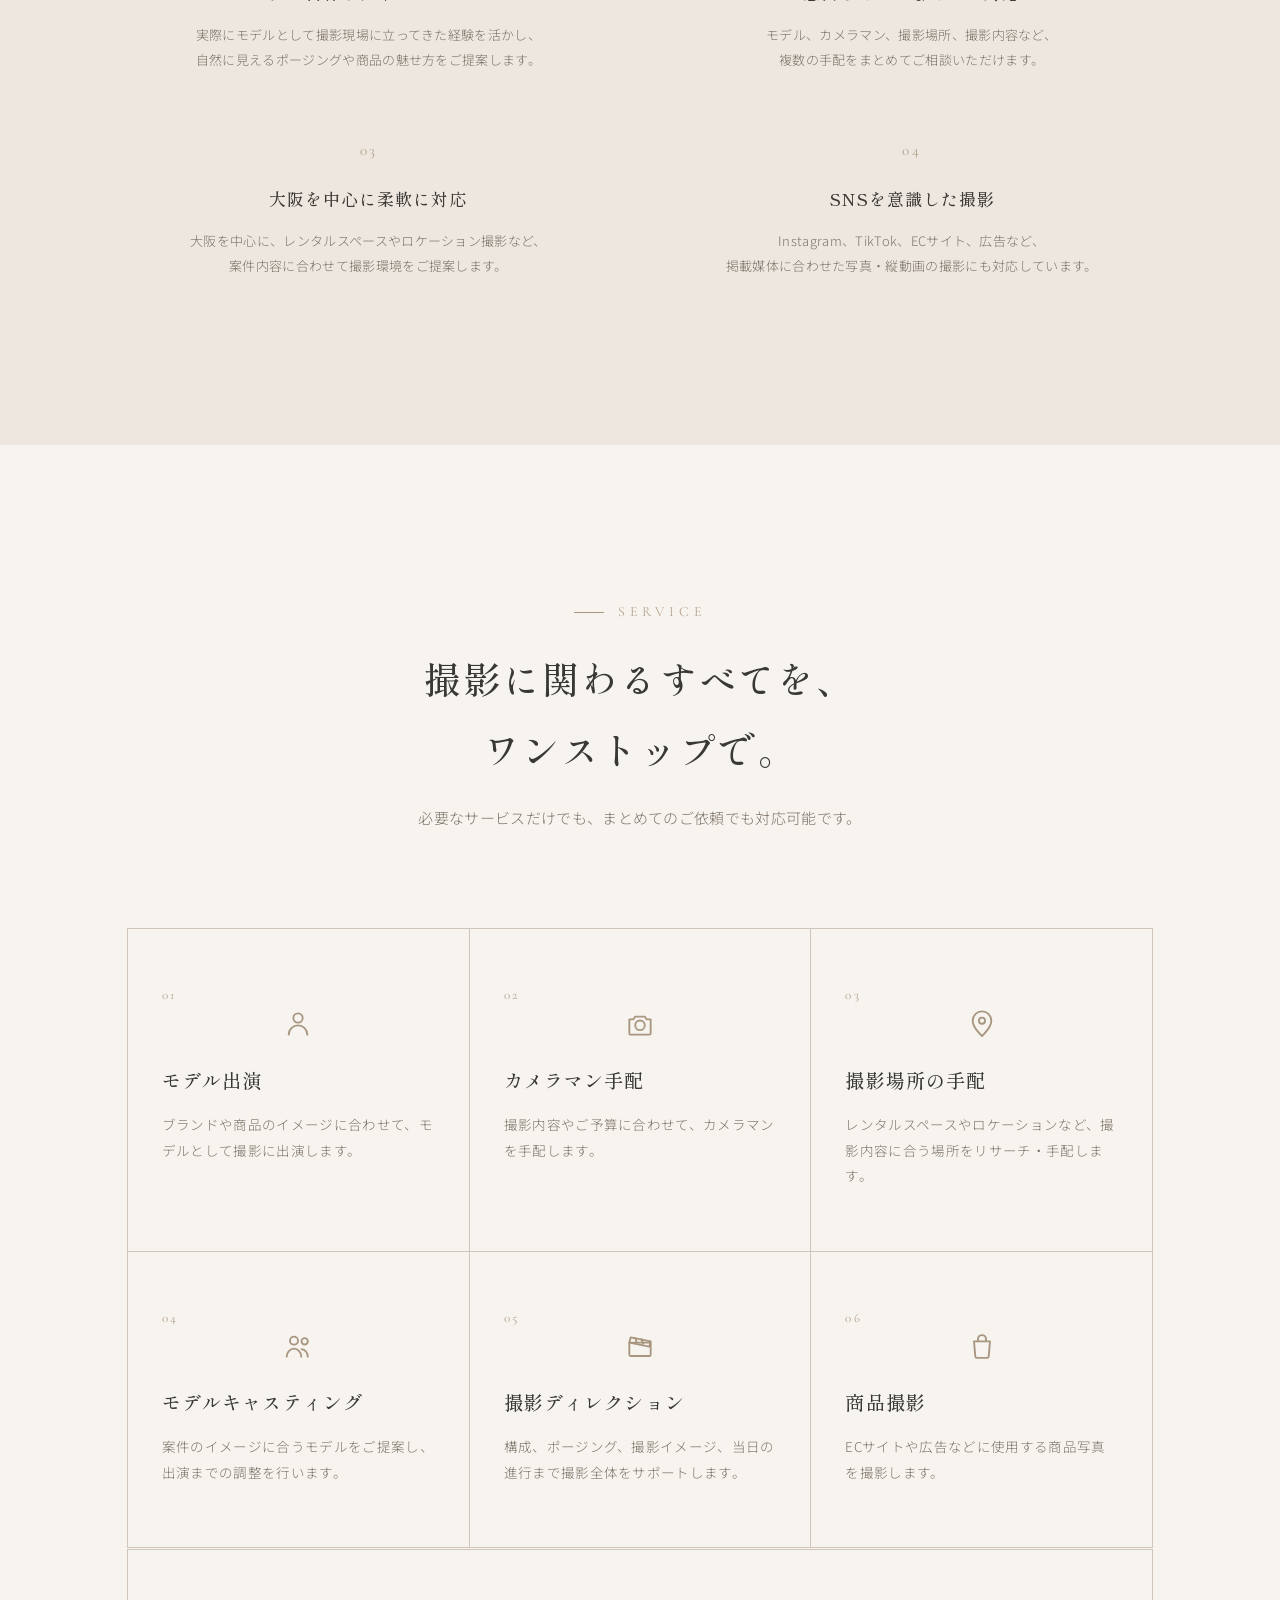
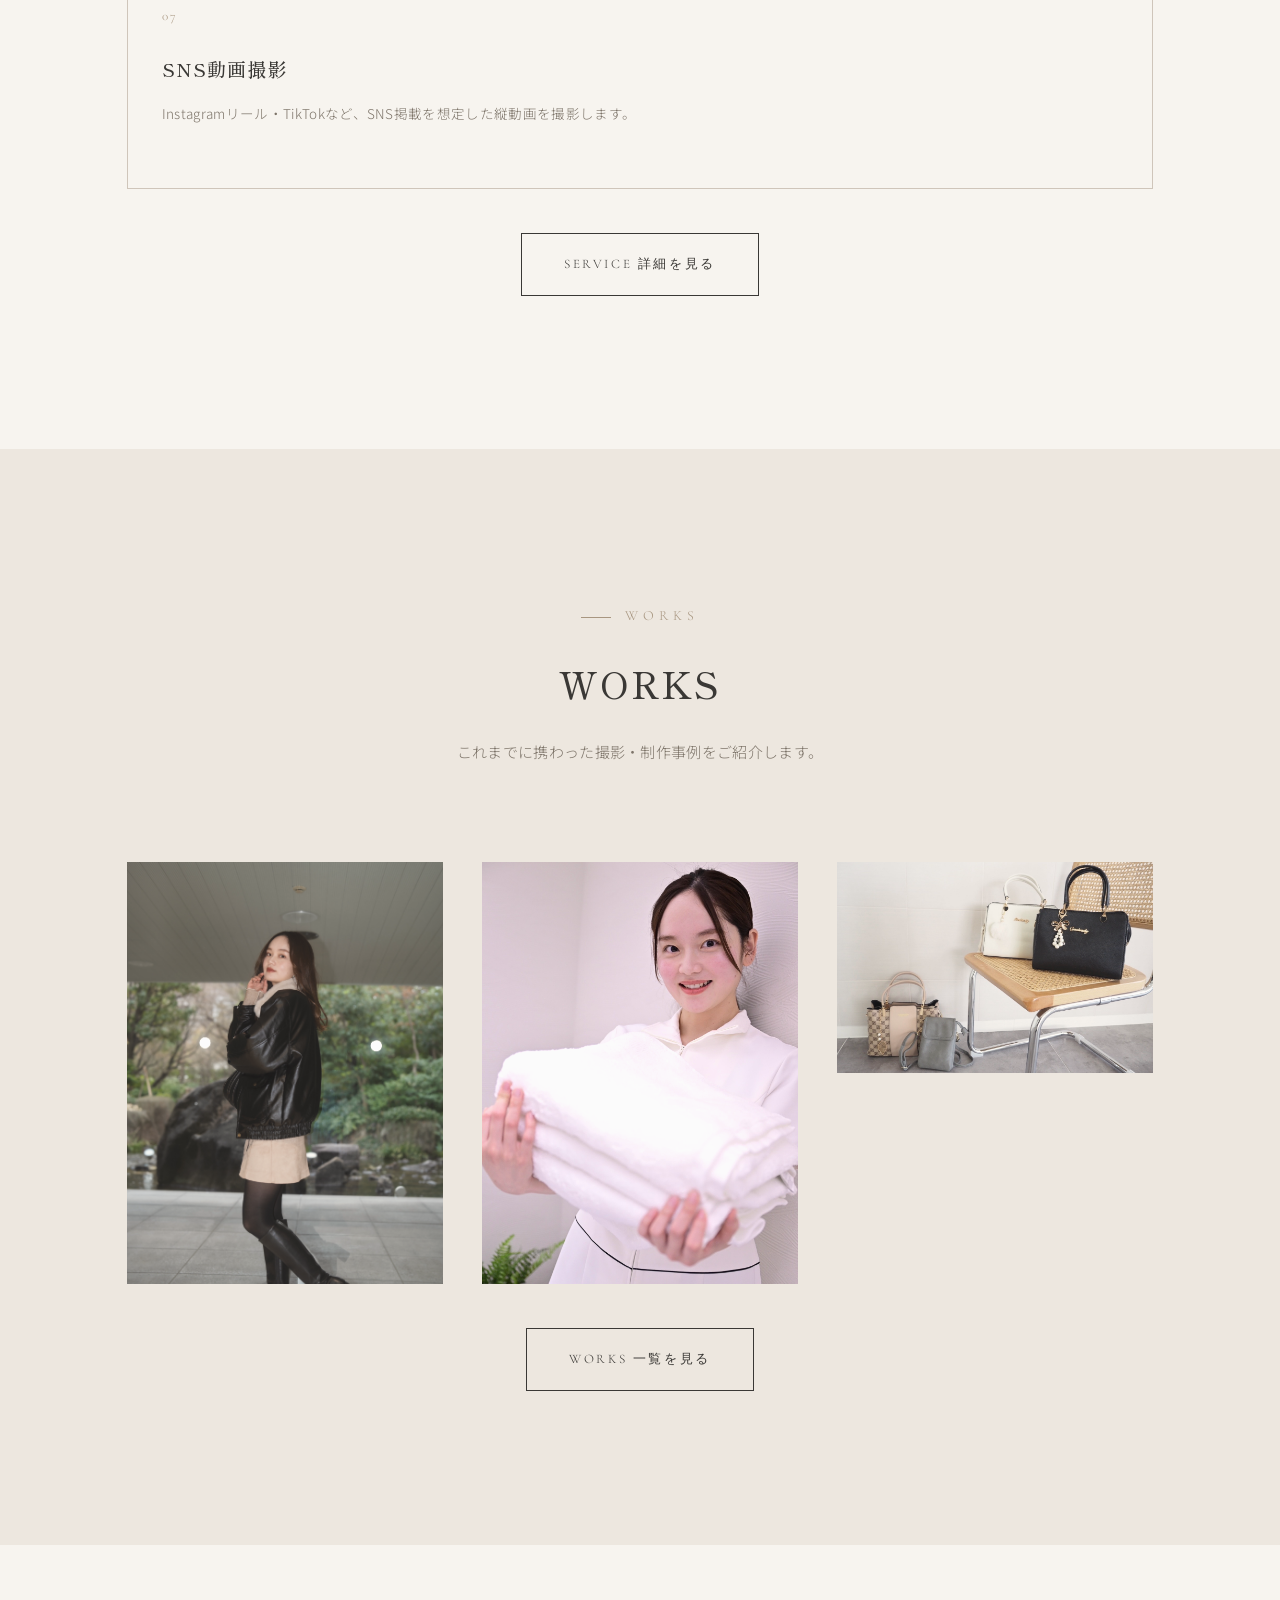
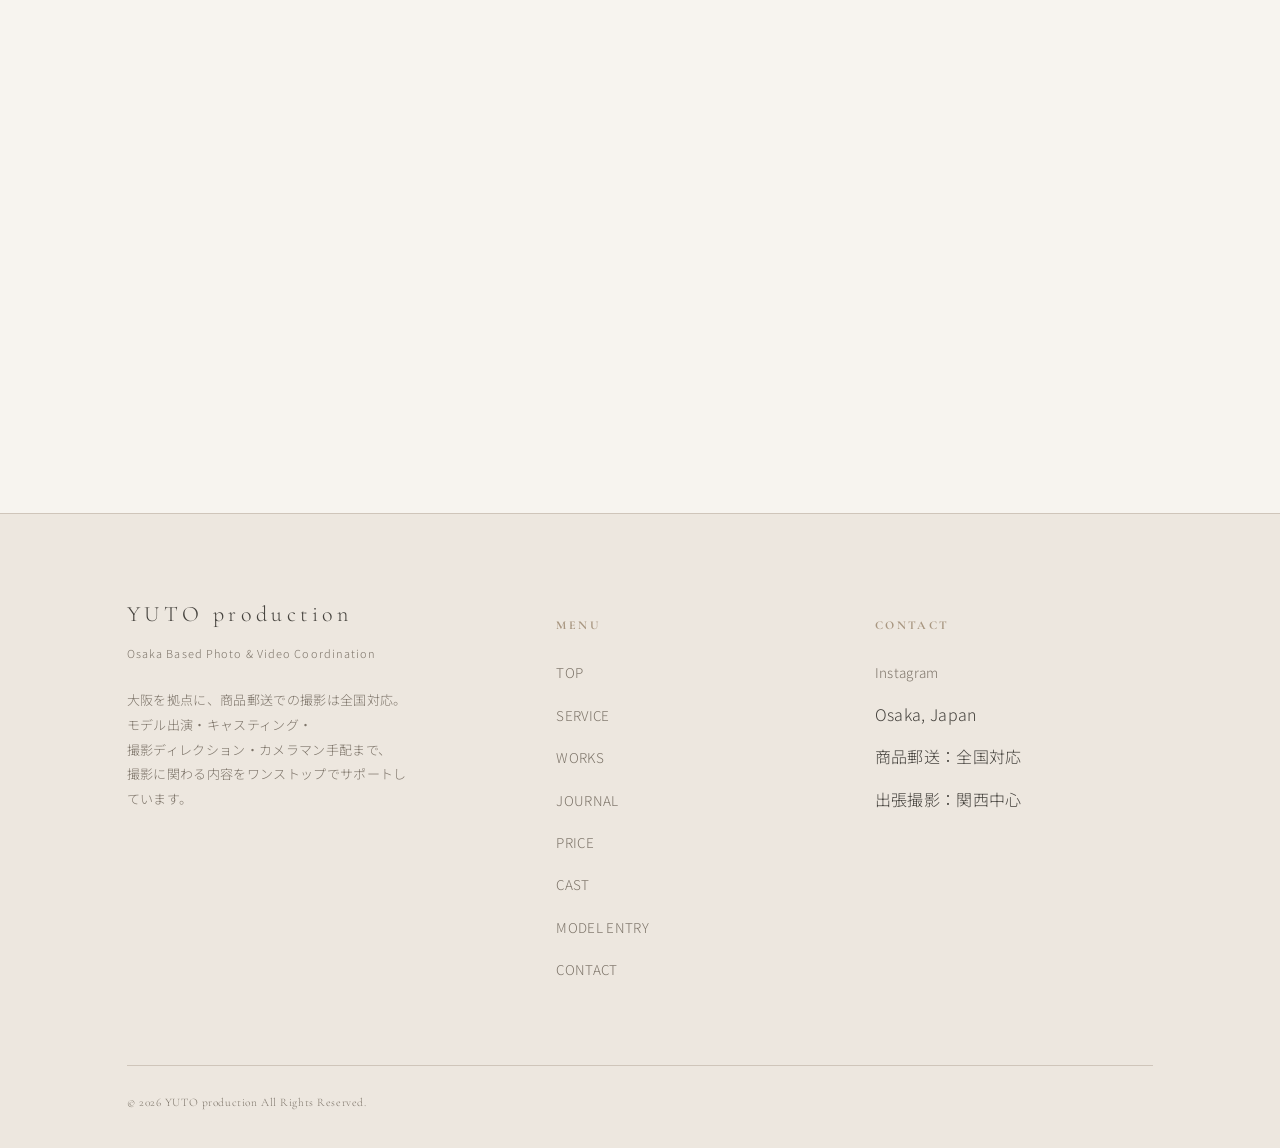
==== commit 74bdb695: "Rewrite title tags across all pages for SEO Drops the generic English section labels (SERVICE|, WORK" ====
--- a/index.html
+++ b/index.html
@@ -4,7 +4,7 @@
 <meta name="google-site-verification" content="fTBtH_tsMauBBMRYXtWqKXYx6BBvzcK3O1Ac2PijdVc" />
 <meta charset="UTF-8">
 <meta name="viewport" content="width=device-width, initial-scale=1.0">
-<title>大阪の商品撮影・モデル撮影なら YUTO Production｜撮影ワンストップ窓口</title>
+<title>大阪の商品撮影・モデル撮影・アパレル撮影ならYUTO Production｜撮影の窓口</title>
 <meta name="description" content="大阪を中心に、商品撮影・モデル撮影・モデルキャスティング・撮影ディレクションをワンストップでご依頼いただけます。EC・SNS用の写真や動画制作にも対応。商品をお送りいただくだけで、撮影に必要な手配をまとめてサポートします。">
 <link rel="canonical" href="https://juri-creative-site.juribuuu.workers.dev/">
 <link rel="preconnect" href="https://fonts.googleapis.com">
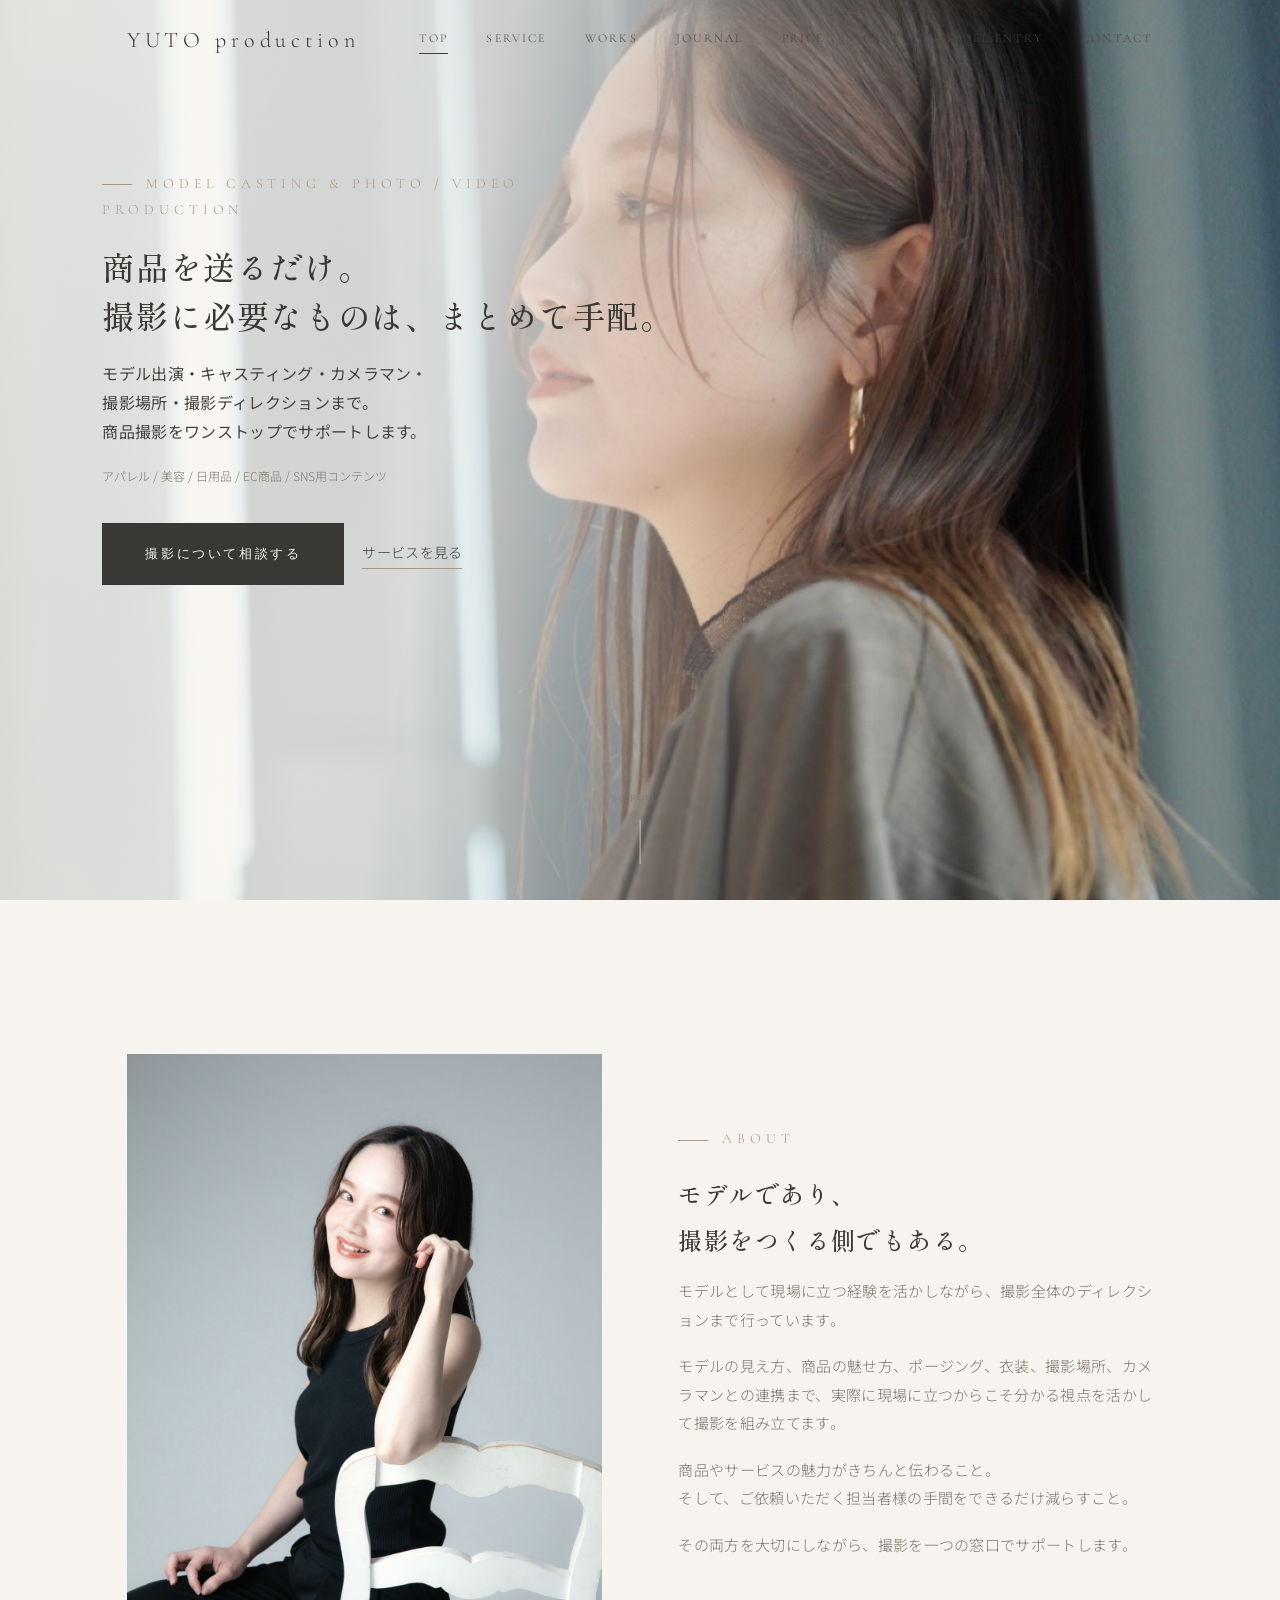
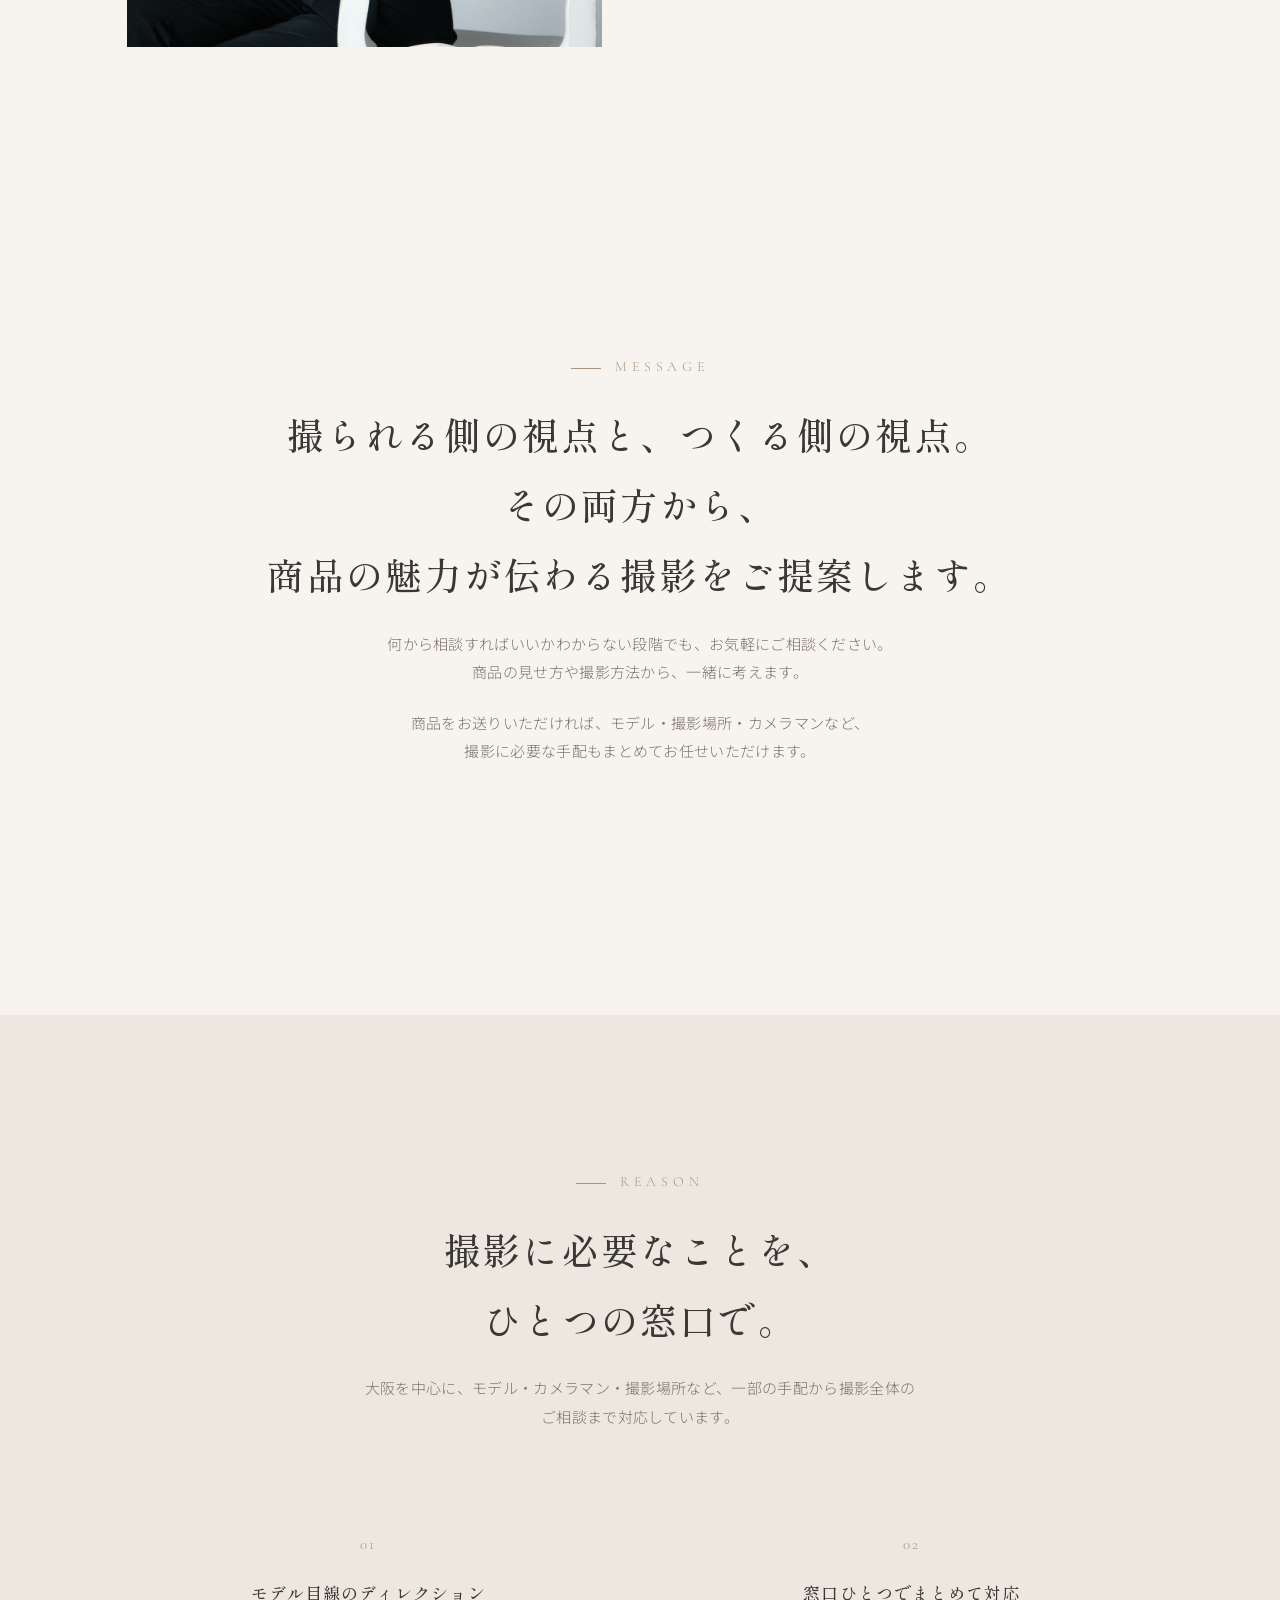
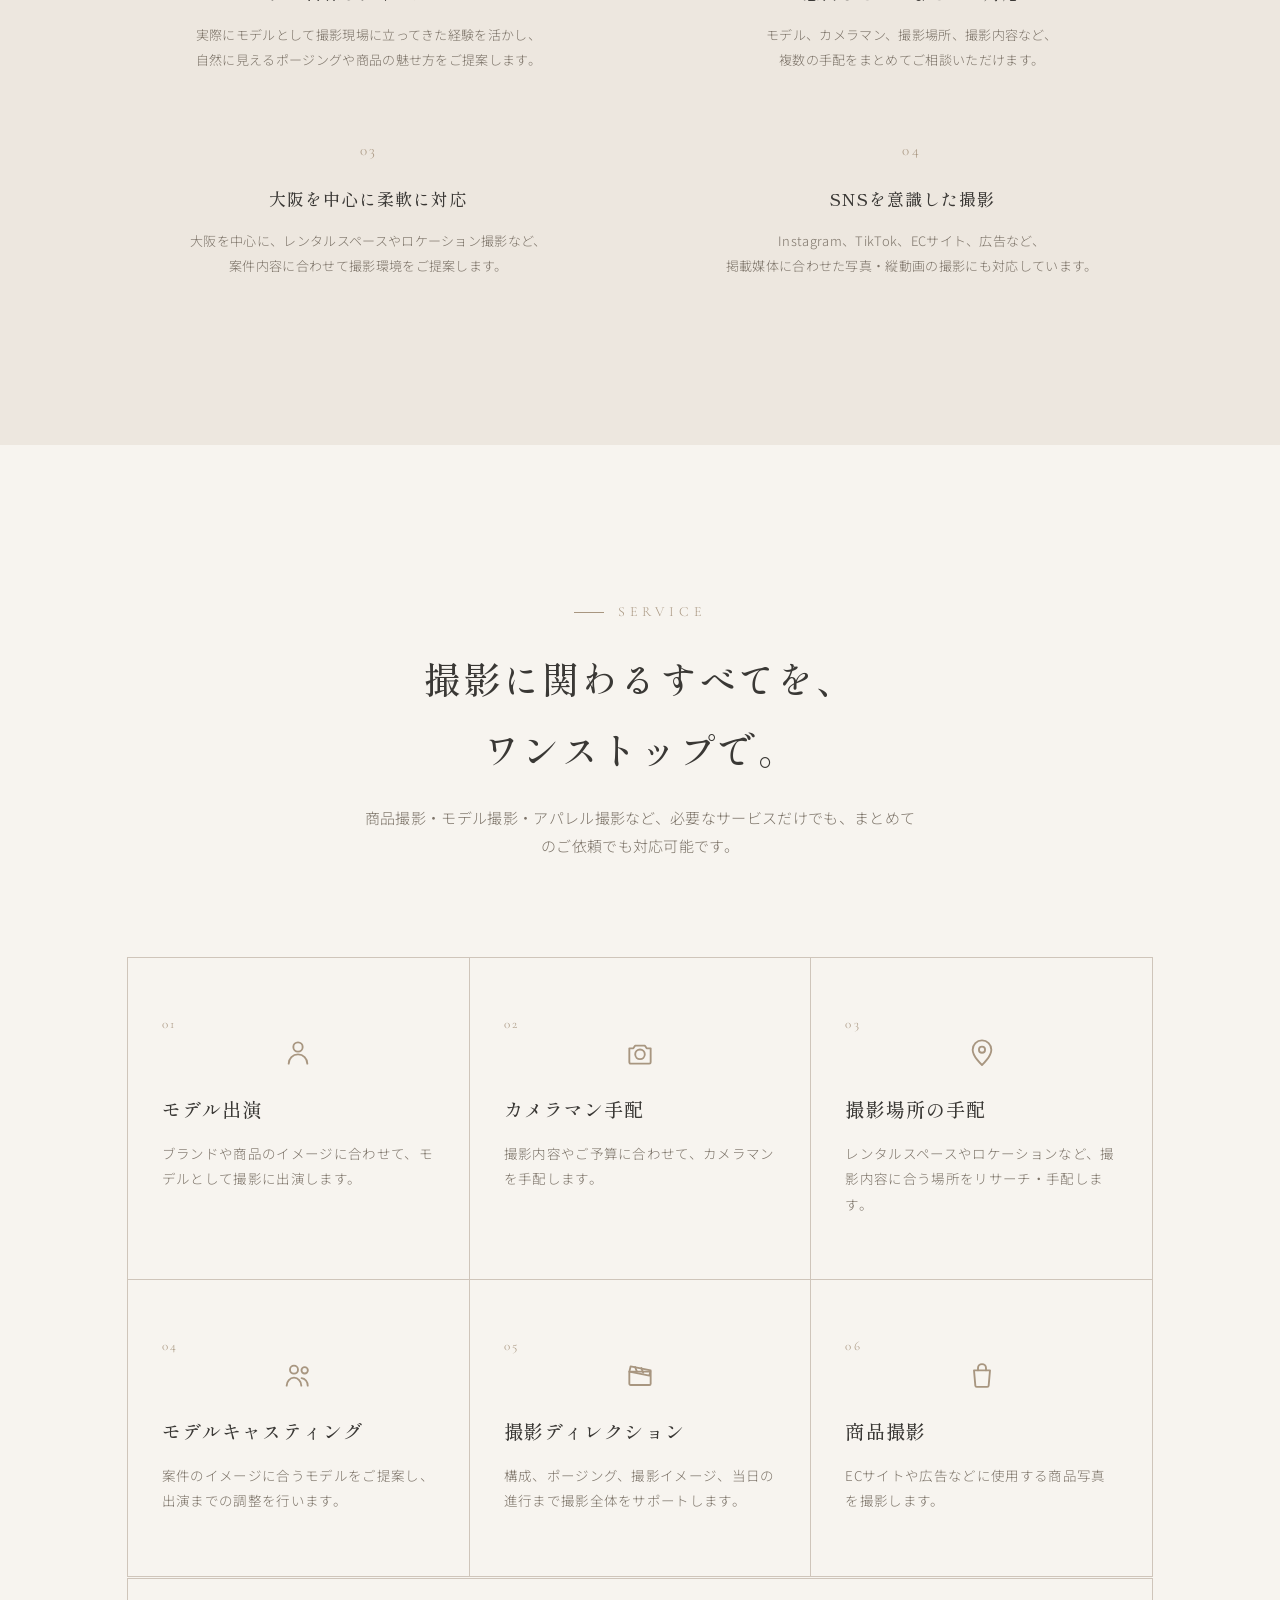
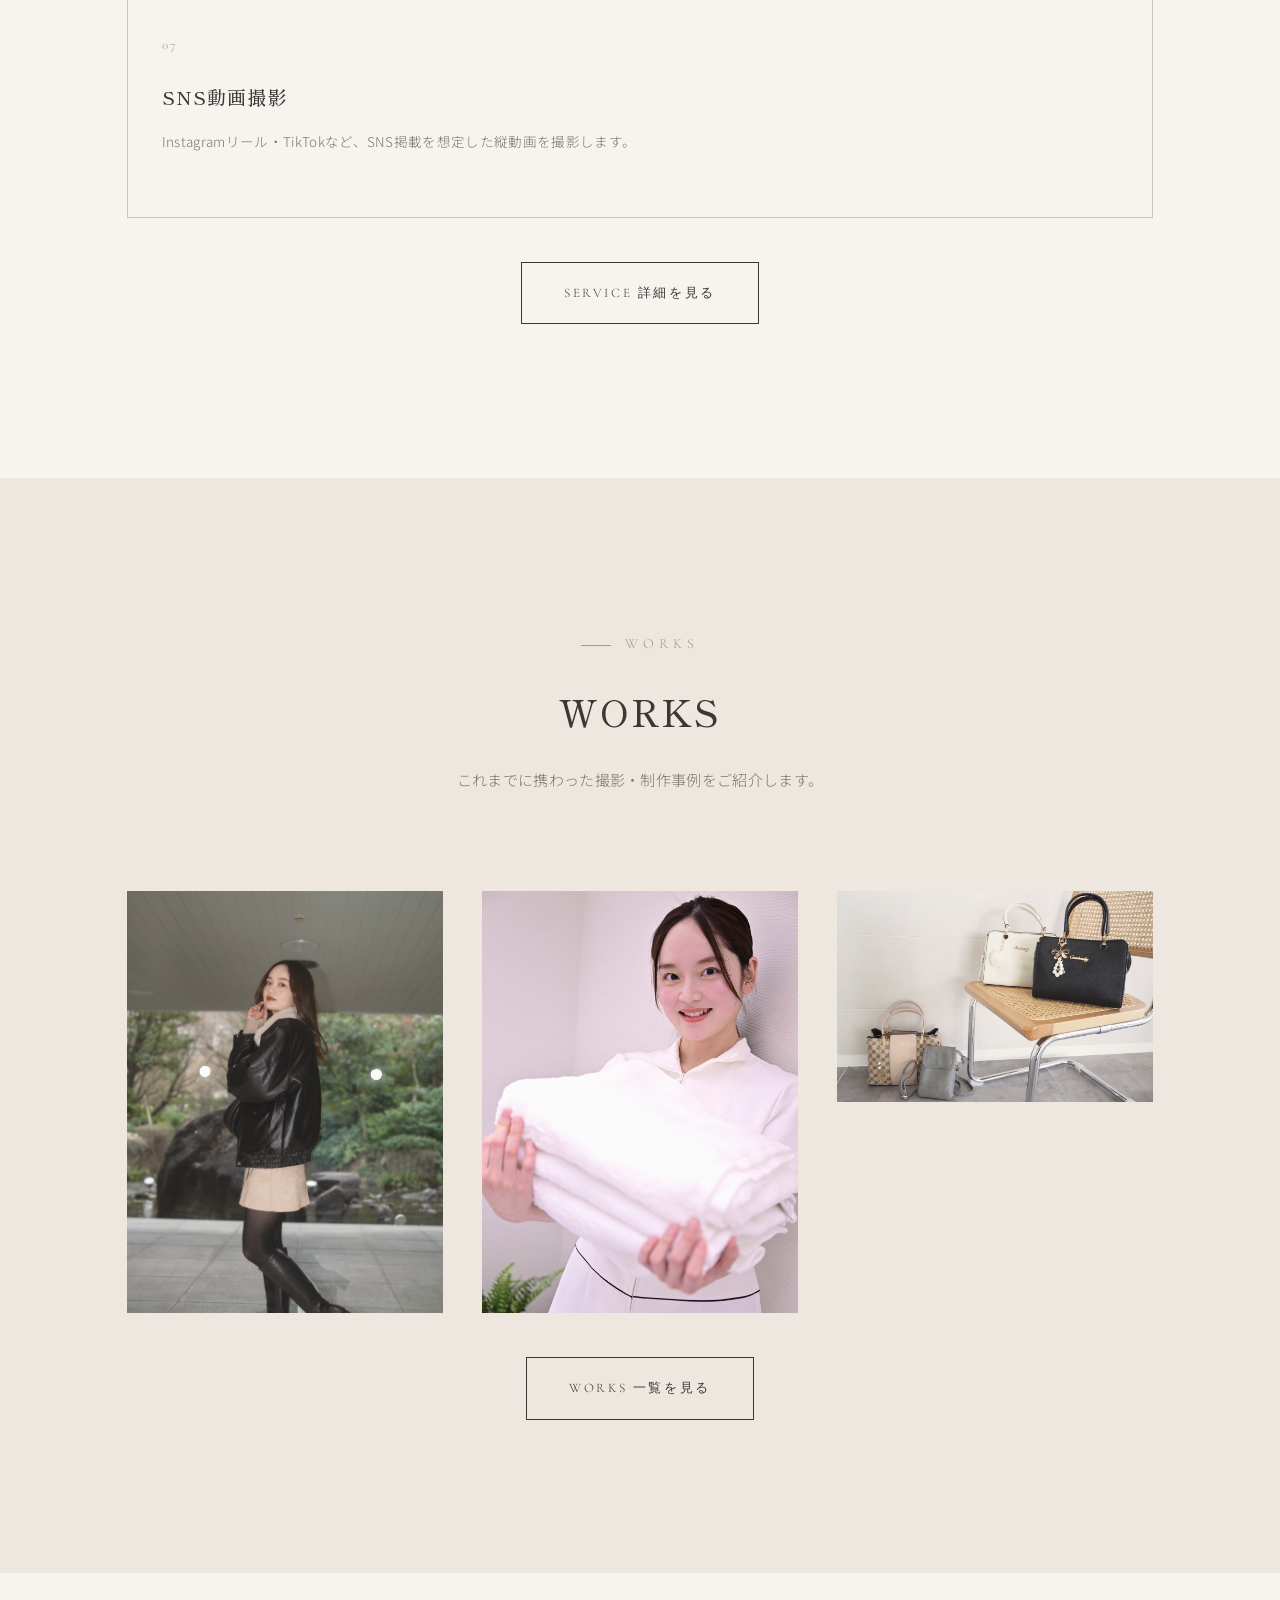
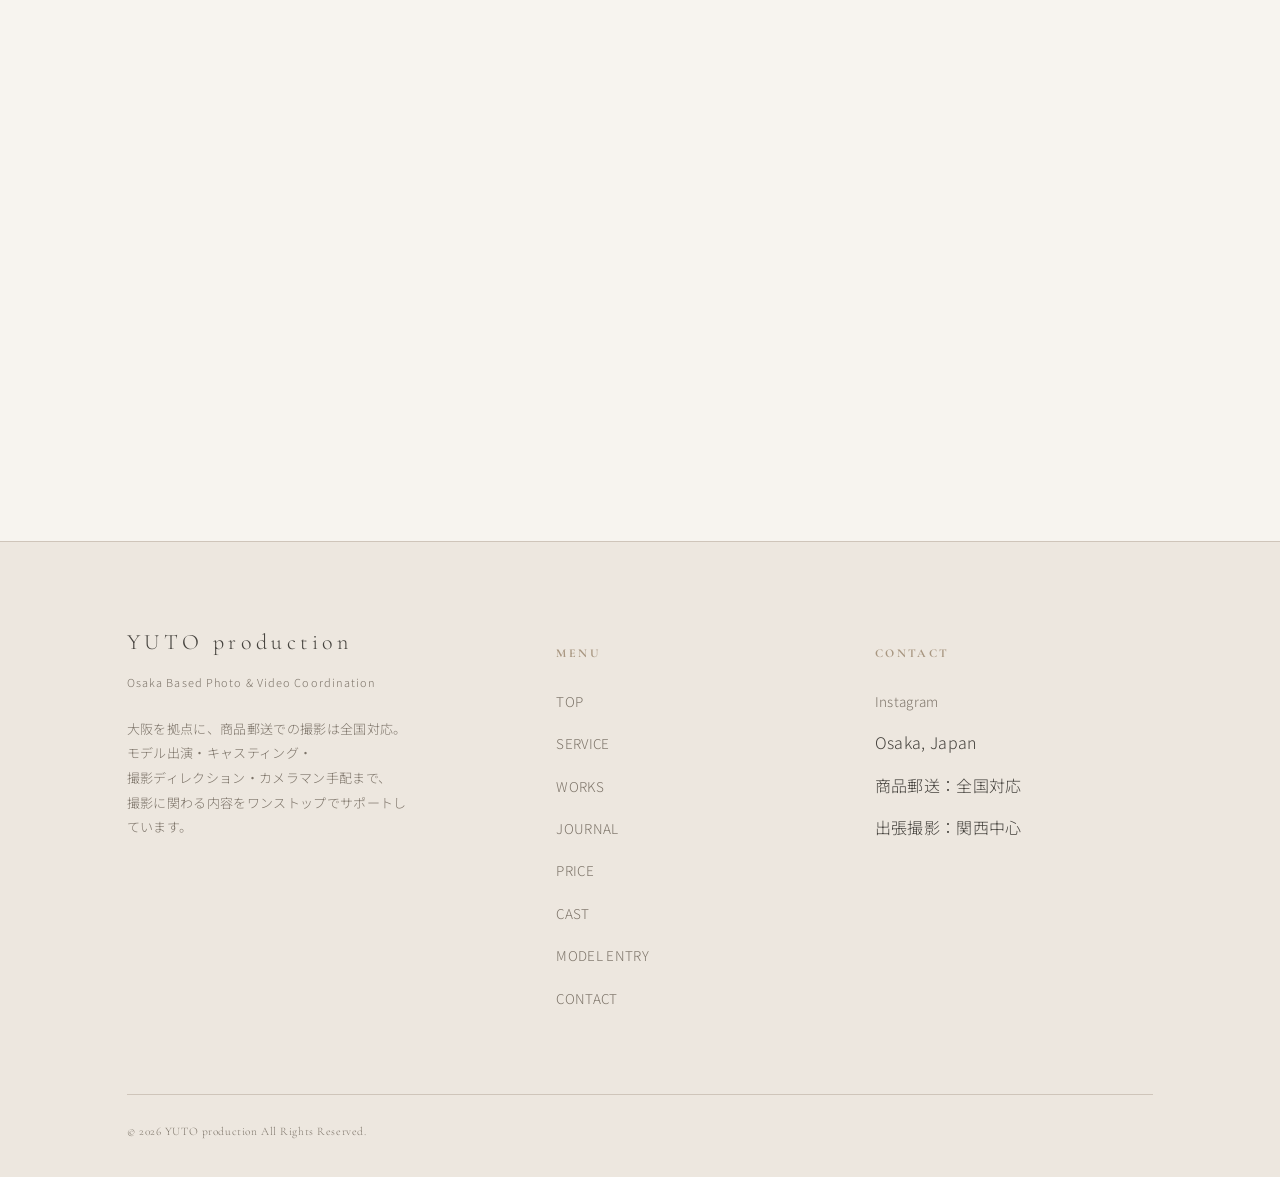
==== commit 8c102548: "Improve SEO copy on TOP and SERVICE pages for target keywords Add explicit 商品撮影/モデル撮影/アパレル撮影 wording" ====
--- a/index.html
+++ b/index.html
@@ -5,7 +5,7 @@
 <meta charset="UTF-8">
 <meta name="viewport" content="width=device-width, initial-scale=1.0">
 <title>大阪の商品撮影・モデル撮影・アパレル撮影ならYUTO Production｜撮影の窓口</title>
-<meta name="description" content="大阪を中心に、商品撮影・モデル撮影・モデルキャスティング・撮影ディレクションをワンストップでご依頼いただけます。EC・SNS用の写真や動画制作にも対応。商品をお送りいただくだけで、撮影に必要な手配をまとめてサポートします。">
+<meta name="description" content="大阪を中心に、商品撮影・モデル撮影・アパレル撮影をワンストップでご依頼いただけます。モデルキャスティングから撮影ディレクションまで対応。商品をお送りいただくだけで、撮影に必要な手配をまとめてサポートします。">
 <link rel="canonical" href="https://juri-creative-site.juribuuu.workers.dev/">
 <link rel="preconnect" href="https://fonts.googleapis.com">
 <link rel="preconnect" href="https://fonts.gstatic.com" crossorigin>
@@ -86,7 +86,7 @@
     <div class="section-head reveal">
       <span class="eyebrow">Reason</span>
       <h2>撮影に必要なことを、<br>ひとつの窓口で。</h2>
-      <p>モデル・カメラマン・撮影場所など、<br>一部の手配から撮影全体のご相談まで<br class="sp-br">対応しています。</p>
+      <p>大阪を中心に、モデル・カメラマン・撮影場所など、<br class="sp-br">一部の手配から撮影全体のご相談まで<br class="sp-br">対応しています。</p>
     </div>
     <div class="reason-grid reveal">
       <div class="reason-item">
@@ -118,7 +118,7 @@
     <div class="section-head reveal">
       <span class="eyebrow">Service</span>
       <h2>撮影に関わるすべてを、<br>ワンストップで。</h2>
-      <p>必要なサービスだけでも、まとめてのご依頼でも対応可能です。</p>
+      <p>商品撮影・モデル撮影・アパレル撮影など、<br class="sp-br">必要なサービスだけでも、まとめてのご依頼でも対応可能です。</p>
     </div>
     <div class="service-grid reveal">
       <div class="service-card"><span class="num">01</span><svg class="service-icon" viewBox="0 0 24 24" fill="none" stroke="currentColor" stroke-width="1.4" stroke-linecap="round" stroke-linejoin="round" aria-hidden="true" focusable="false"><circle cx="12" cy="7.5" r="3.5"/><path d="M5 20c0-3.9 3.1-7 7-7s7 3.1 7 7"/></svg><h3>モデル出演</h3><p>ブランドや商品のイメージに合わせて、<br class="sp-br">モデルとして撮影に出演します。</p></div>
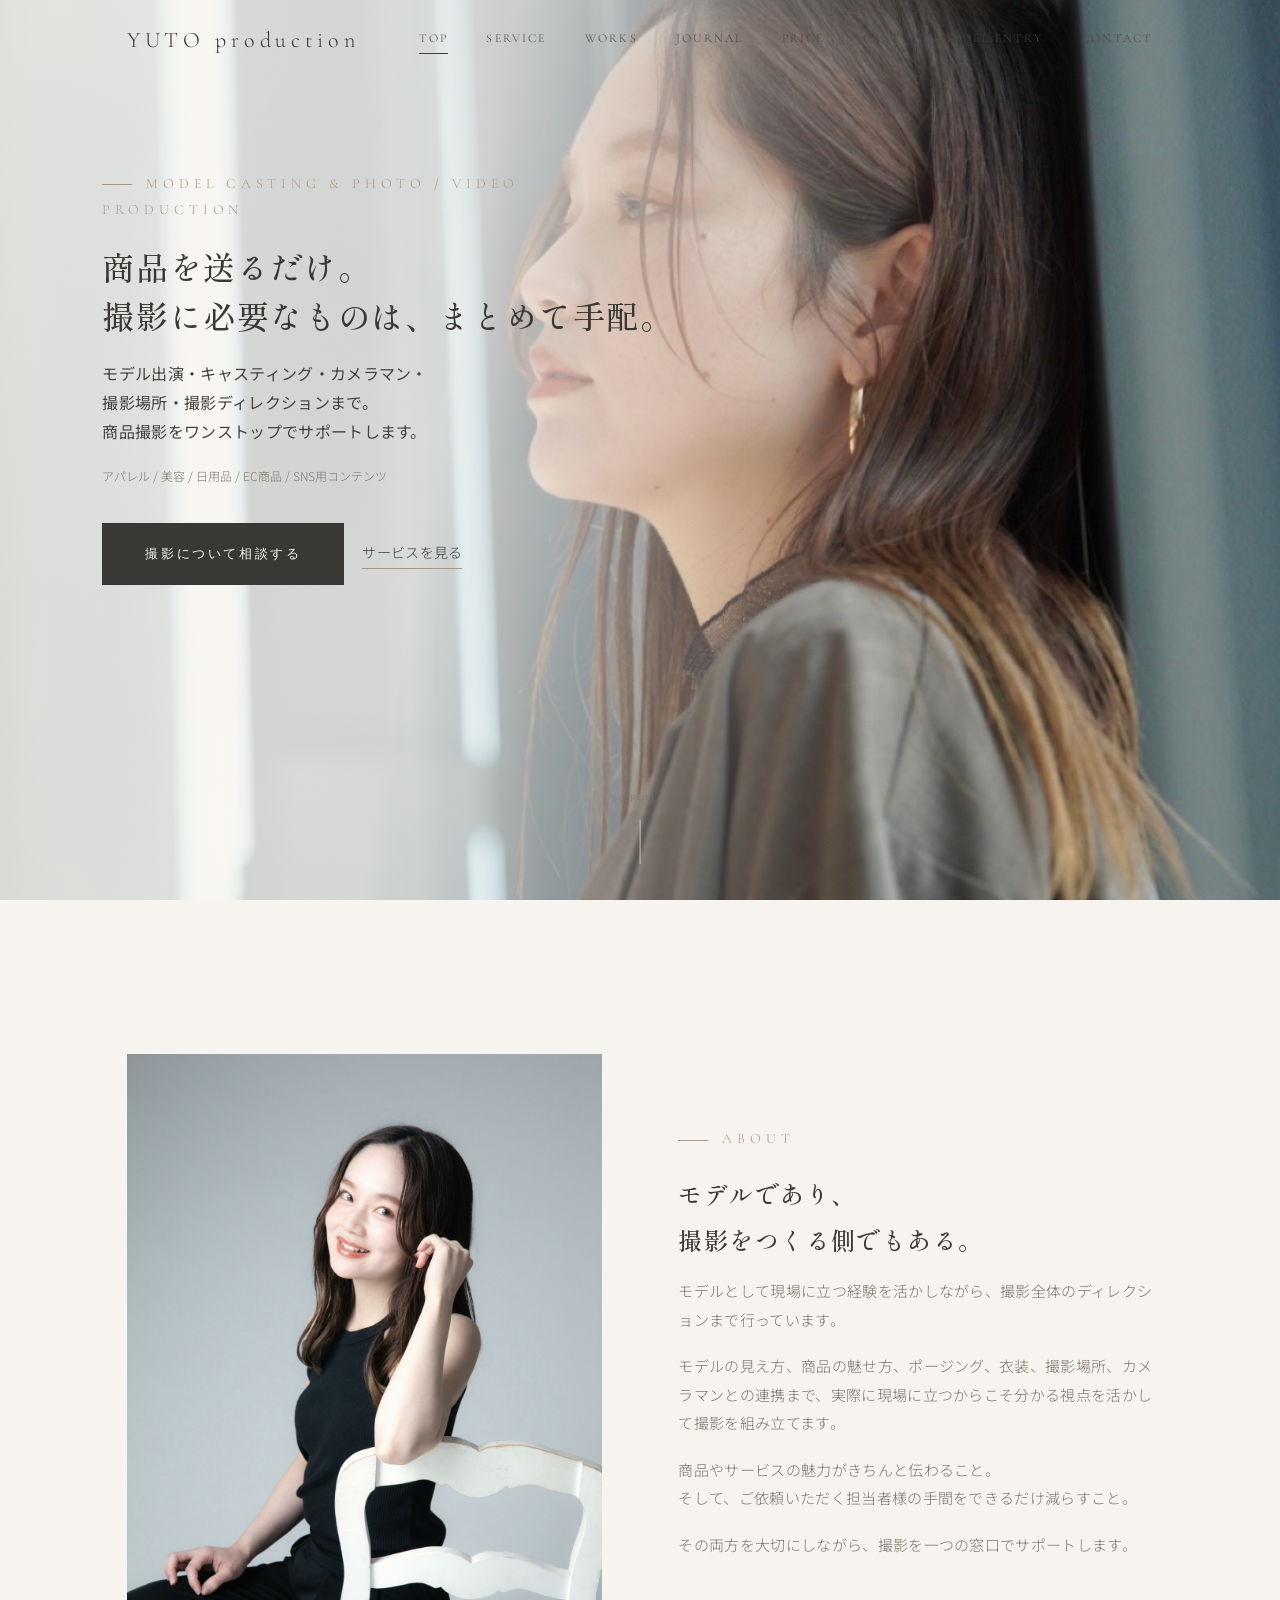
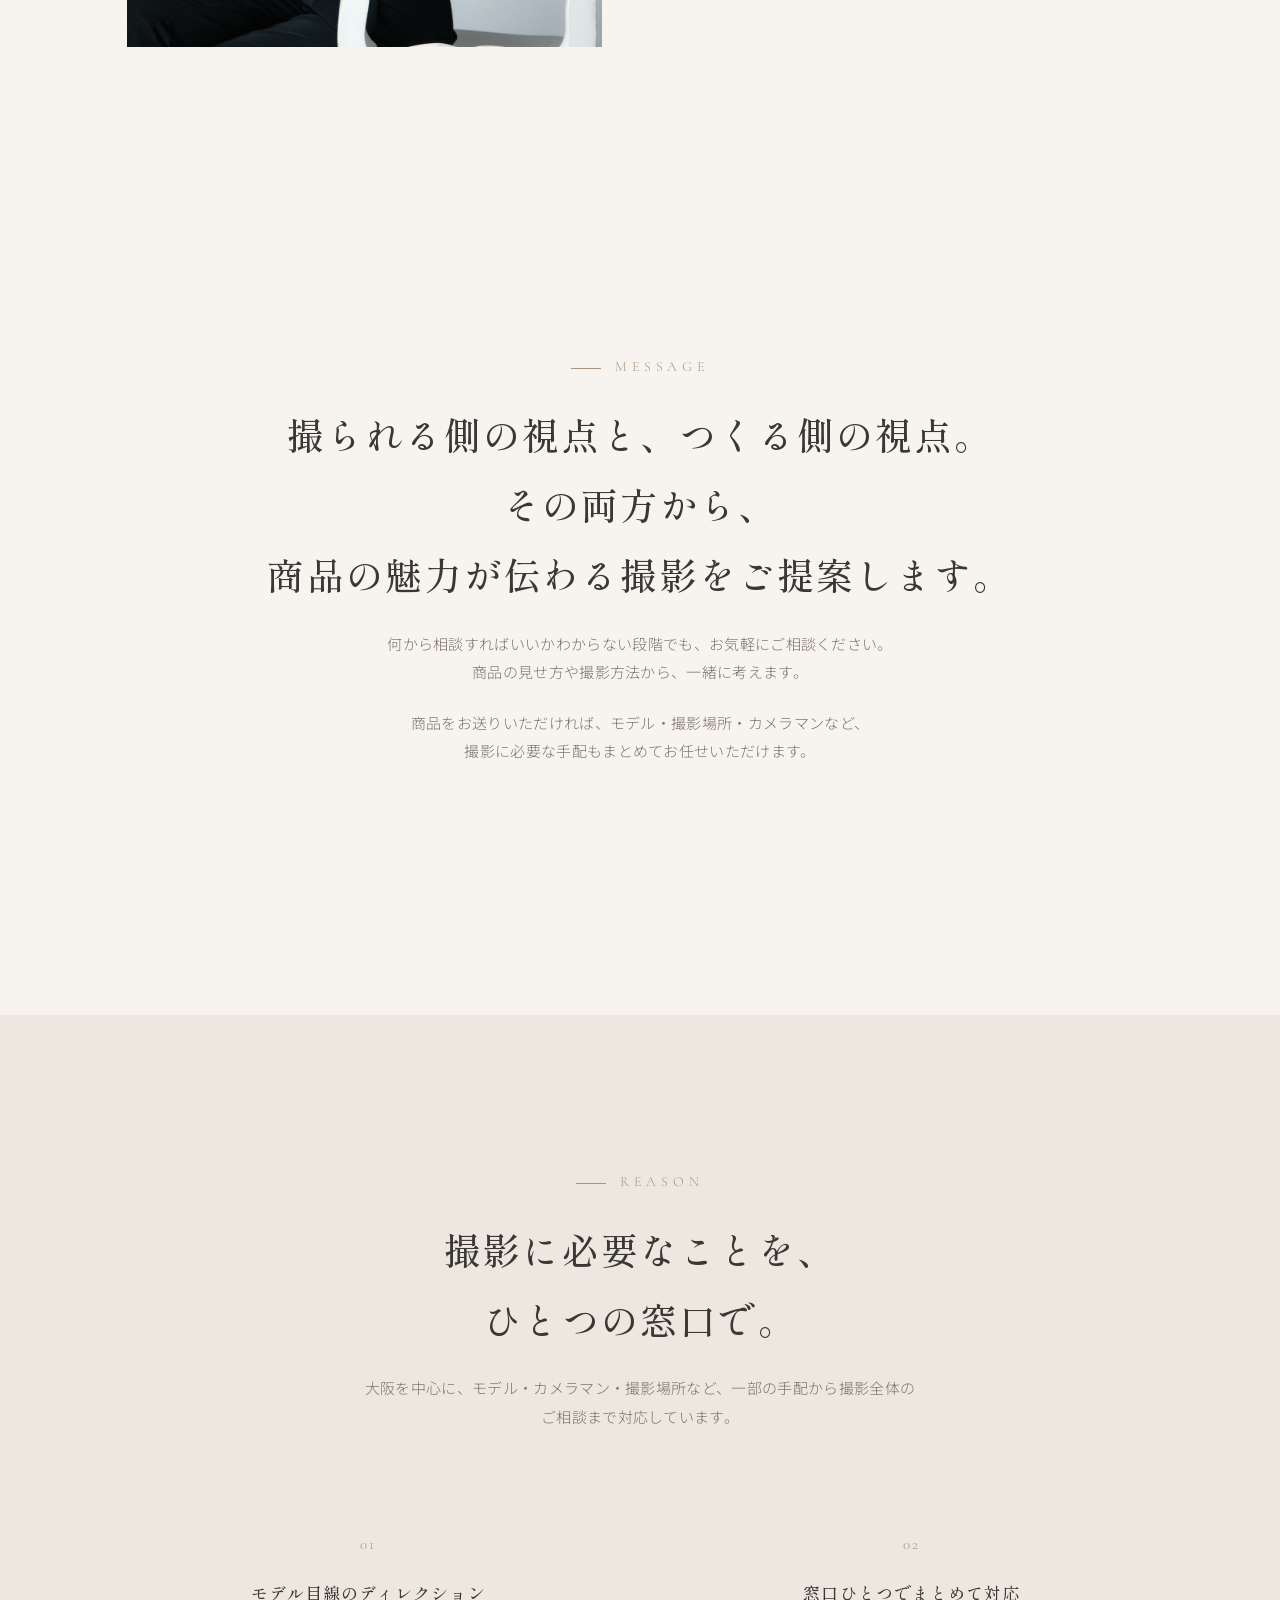
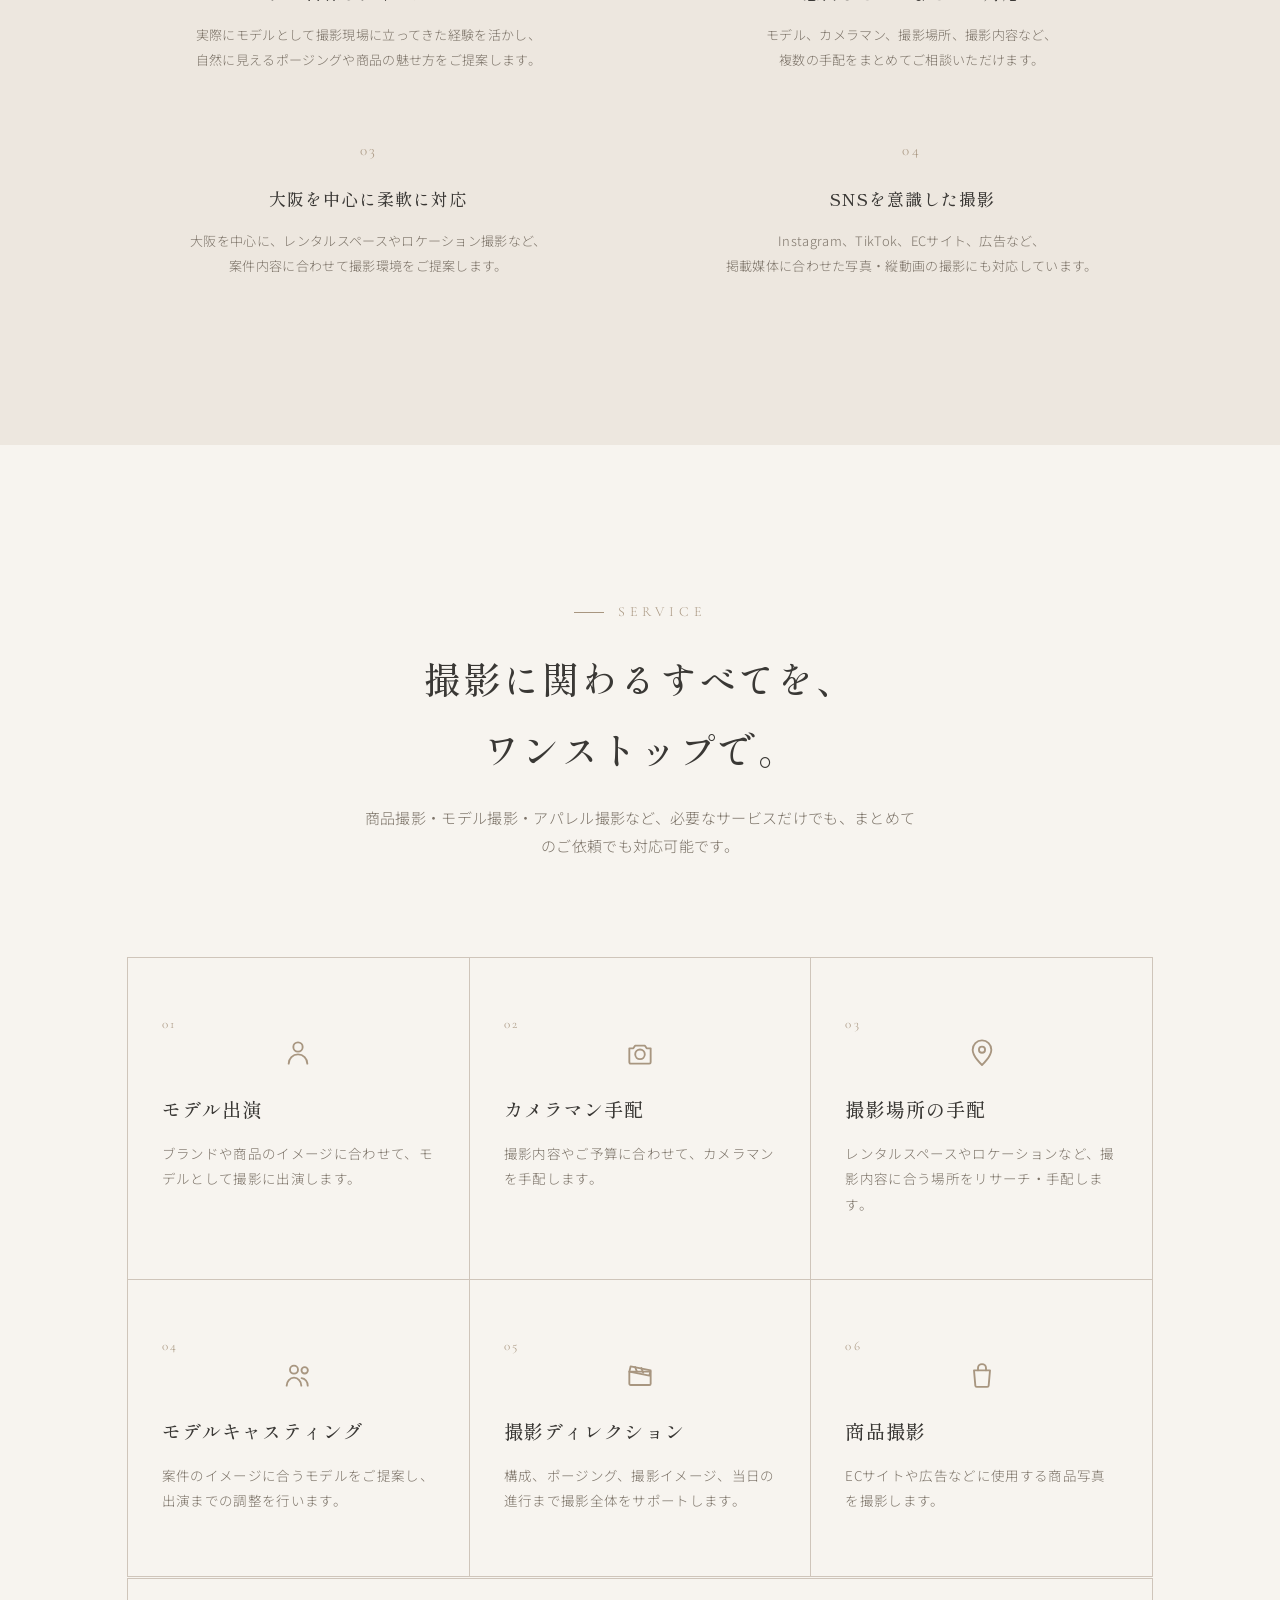
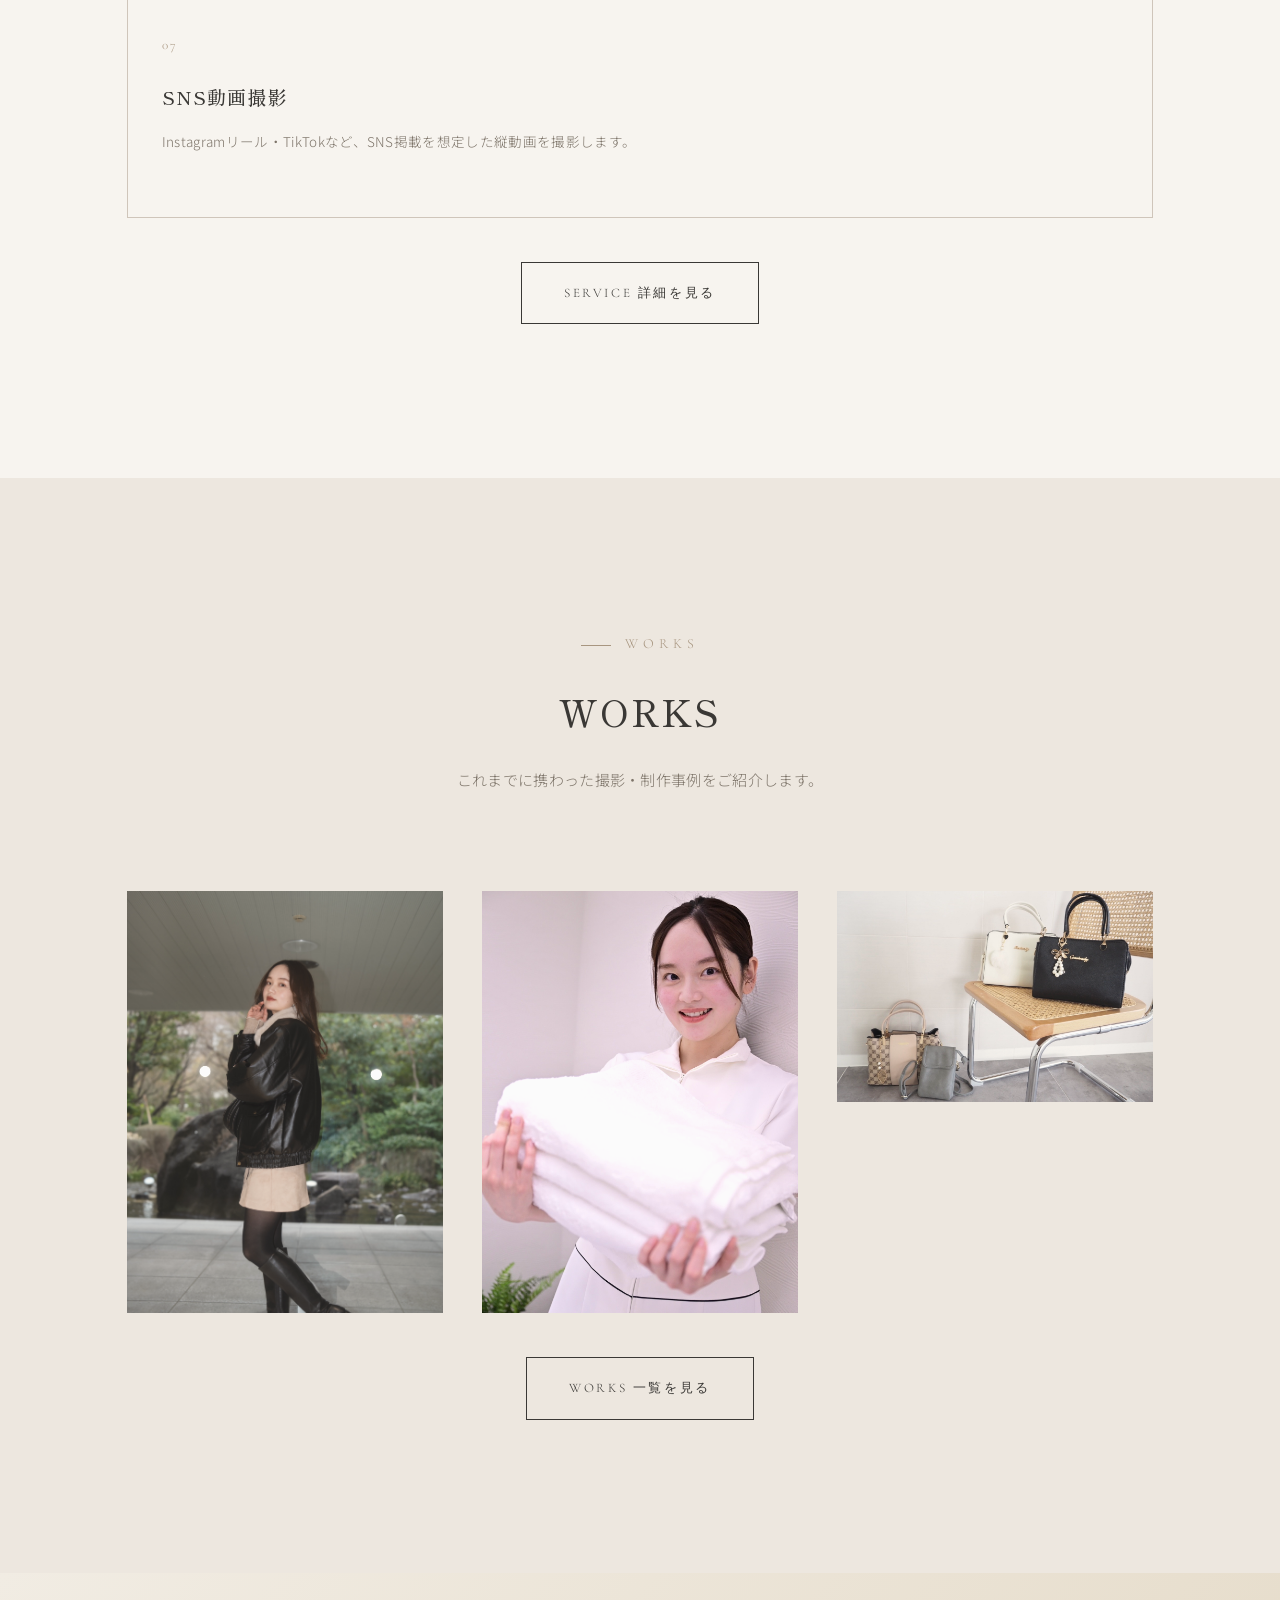
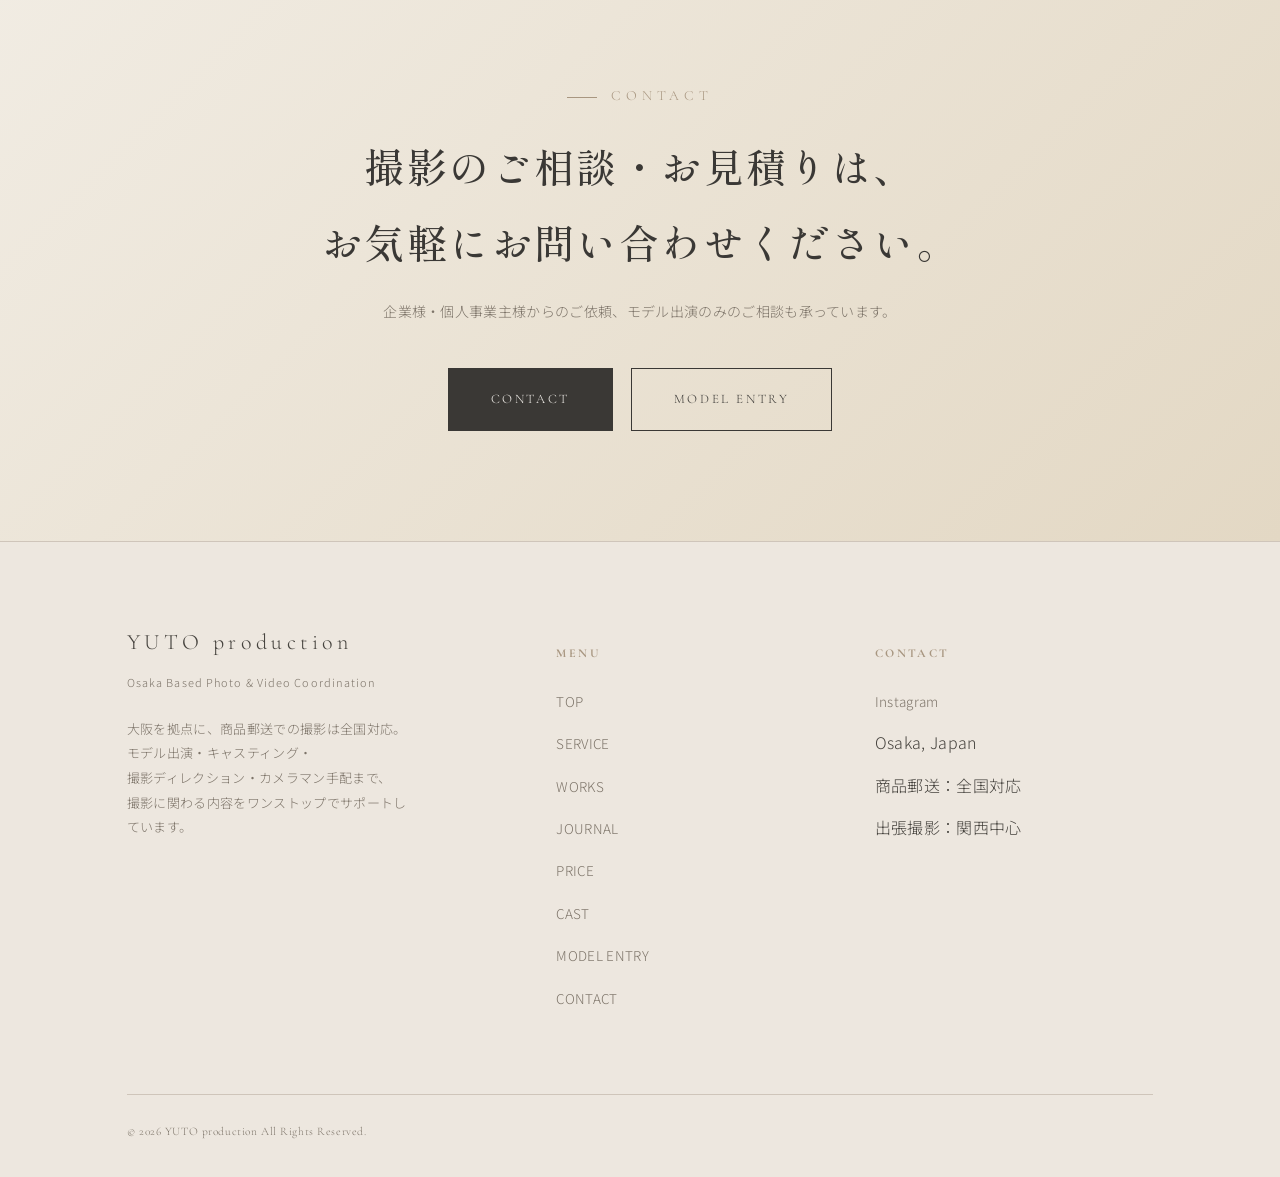
==== commit 958dfd4f: "Improve SEO: canonical internal links, OGP tags, structured data - Point internal links at extension" ====
--- a/index.html
+++ b/index.html
@@ -7,25 +7,104 @@
 <title>大阪の商品撮影・モデル撮影・アパレル撮影ならYUTO Production｜撮影の窓口</title>
 <meta name="description" content="大阪を中心に、商品撮影・モデル撮影・アパレル撮影をワンストップでご依頼いただけます。モデルキャスティングから撮影ディレクションまで対応。商品をお送りいただくだけで、撮影に必要な手配をまとめてサポートします。">
 <link rel="canonical" href="https://juri-creative-site.juribuuu.workers.dev/">
+<meta property="og:type" content="website">
+<meta property="og:site_name" content="YUTO production">
+<meta property="og:title" content="大阪の商品撮影・モデル撮影・アパレル撮影ならYUTO Production｜撮影の窓口">
+<meta property="og:description" content="大阪を中心に、商品撮影・モデル撮影・アパレル撮影をワンストップでご依頼いただけます。モデルキャスティングから撮影ディレクションまで対応。商品をお送りいただくだけで、撮影に必要な手配をまとめてサポートします。">
+<meta property="og:url" content="https://juri-creative-site.juribuuu.workers.dev/">
+<meta property="og:image" content="https://juri-creative-site.juribuuu.workers.dev/images/top.jpg">
+<meta property="og:image:width" content="1206">
+<meta property="og:image:height" content="1716">
+<meta property="og:image:alt" content="YUTO production メインビジュアル">
+<meta property="og:locale" content="ja_JP">
+<meta name="twitter:card" content="summary_large_image">
 <link rel="preconnect" href="https://fonts.googleapis.com">
 <link rel="preconnect" href="https://fonts.gstatic.com" crossorigin>
 <link href="https://fonts.googleapis.com/css2?family=Cormorant+Garamond:wght@400;500;600&family=Shippori+Mincho:wght@400;500;600&family=Noto+Sans+JP:wght@300;400;500&display=swap" rel="stylesheet">
 <link rel="stylesheet" href="css/style.css">
+<script type="application/ld+json">
+{
+  "@context": "https://schema.org",
+  "@graph": [
+    {
+      "@type": "ProfessionalService",
+      "@id": "https://juri-creative-site.juribuuu.workers.dev/#organization",
+      "name": "YUTO production",
+      "url": "https://juri-creative-site.juribuuu.workers.dev/",
+      "description": "大阪を中心に、商品撮影・モデル撮影・アパレル撮影をワンストップでご依頼いただけます。モデルキャスティングから撮影ディレクションまで対応。商品をお送りいただくだけで、撮影に必要な手配をまとめてサポートします。",
+      "image": "https://juri-creative-site.juribuuu.workers.dev/images/top.jpg",
+      "address": {
+        "@type": "PostalAddress",
+        "addressLocality": "大阪市",
+        "addressRegion": "大阪府",
+        "addressCountry": "JP"
+      },
+      "areaServed": [
+        {
+          "@type": "City",
+          "name": "大阪市"
+        },
+        {
+          "@type": "Place",
+          "name": "関西"
+        },
+        {
+          "@type": "Country",
+          "name": "日本"
+        }
+      ],
+      "employee": {
+        "@type": "Person",
+        "name": "JURI",
+        "jobTitle": "代表"
+      },
+      "contactPoint": {
+        "@type": "ContactPoint",
+        "contactType": "お問い合わせ",
+        "url": "https://juri-creative-site.juribuuu.workers.dev/contact",
+        "availableLanguage": "ja"
+      },
+      "knowsAbout": [
+        "モデル出演",
+        "カメラマン手配",
+        "撮影場所の手配",
+        "モデルキャスティング",
+        "撮影ディレクション",
+        "商品撮影",
+        "SNS動画撮影"
+      ]
+    },
+    {
+      "@type": "WebSite",
+      "@id": "https://juri-creative-site.juribuuu.workers.dev/#website",
+      "name": "YUTO production",
+      "url": "https://juri-creative-site.juribuuu.workers.dev/",
+      "inLanguage": "ja",
+      "publisher": {
+        "@type": "Organization",
+        "@id": "https://juri-creative-site.juribuuu.workers.dev/#organization",
+        "name": "YUTO production",
+        "url": "https://juri-creative-site.juribuuu.workers.dev/"
+      }
+    }
+  ]
+}
+</script>
 </head>
 <body>
 
 <header class="site-header">
   <div class="container">
-    <a href="index.html" class="logo">YUTO production</a>
+    <a href="/" class="logo">YUTO production</a>
     <nav class="nav-primary">
-      <a href="index.html" class="is-active">TOP</a>
-      <a href="service.html">SERVICE</a>
-      <a href="works.html">WORKS</a>
-      <a href="journal.html">JOURNAL</a>
-      <a href="price.html">PRICE</a>
-      <a href="cast.html">CAST</a>
-      <a href="entry.html">MODEL ENTRY</a>
-      <a href="contact.html">CONTACT</a>
+      <a href="/" class="is-active">TOP</a>
+      <a href="/service">SERVICE</a>
+      <a href="/works">WORKS</a>
+      <a href="/journal">JOURNAL</a>
+      <a href="/price">PRICE</a>
+      <a href="/cast">CAST</a>
+      <a href="/entry">MODEL ENTRY</a>
+      <a href="/contact">CONTACT</a>
     </nav>
     <button class="nav-toggle" aria-label="メニューを開く"><span></span><span></span><span></span></button>
   </div>
@@ -41,8 +120,8 @@
     <p class="sub-lead">モデル出演・キャスティング・カメラマン・<br>撮影場所・撮影ディレクションまで。<br>商品撮影をワンストップでサポートします。</p>
     <p class="tags-line"><span>アパレル</span> / <span>美容</span> / <span>日用品</span> / <span>EC商品</span> / <span>SNS用コンテンツ</span></p>
     <div class="btn-row">
-      <a href="contact.html" class="btn btn-dark">撮影について相談する</a>
-      <a href="service.html" class="link-underline">サービスを見る</a>
+      <a href="/contact" class="btn btn-dark">撮影について相談する</a>
+      <a href="/service" class="link-underline">サービスを見る</a>
     </div>
   </div>
   <span class="hero-scroll">SCROLL</span>
@@ -135,7 +214,7 @@
         <p>Instagramリール・TikTokなど、SNS掲載を想定した縦動画を撮影します。</p>
       </div>
     </div>
-    <div class="btn-row"><a href="service.html" class="btn btn-outline">SERVICE 詳細を見る</a></div>
+    <div class="btn-row"><a href="/service" class="btn btn-outline">SERVICE 詳細を見る</a></div>
   </div>
 </section>
 
@@ -151,7 +230,7 @@
       <div class="ph ratio-3-4 photo"><img src="images/IMG_1237.jpg" alt="美容・PR撮影" style="object-position:center 20%;"></div>
       <div class="ph ratio-3-2 photo"><img src="images/IMG_1232.jpg" alt="商品撮影" style="object-position:center 40%;"></div>
     </div>
-    <div class="btn-row"><a href="works.html" class="btn btn-outline">WORKS 一覧を見る</a></div>
+    <div class="btn-row"><a href="/works" class="btn btn-outline">WORKS 一覧を見る</a></div>
   </div>
 </section>
 
@@ -161,8 +240,8 @@
     <h2>撮影のご相談・お見積りは、<br>お気軽に<br class="sp-br">お問い合わせください。</h2>
     <p>企業様・個人事業主様からのご依頼、<br class="sp-br">モデル出演のみのご相談も承っています。</p>
     <div class="btn-row">
-      <a href="contact.html" class="btn btn-dark">CONTACT</a>
-      <a href="entry.html" class="btn btn-outline">MODEL ENTRY</a>
+      <a href="/contact" class="btn btn-dark">CONTACT</a>
+      <a href="/entry" class="btn btn-outline">MODEL ENTRY</a>
     </div>
   </div>
 </section>
@@ -177,14 +256,14 @@
       <div>
         <h5>MENU</h5>
         <ul>
-          <li><a href="index.html">TOP</a></li>
-          <li><a href="service.html">SERVICE</a></li>
-          <li><a href="works.html">WORKS</a></li>
-          <li><a href="journal.html">JOURNAL</a></li>
-          <li><a href="price.html">PRICE</a></li>
-          <li><a href="cast.html">CAST</a></li>
-          <li><a href="entry.html">MODEL ENTRY</a></li>
-          <li><a href="contact.html">CONTACT</a></li>
+          <li><a href="/">TOP</a></li>
+          <li><a href="/service">SERVICE</a></li>
+          <li><a href="/works">WORKS</a></li>
+          <li><a href="/journal">JOURNAL</a></li>
+          <li><a href="/price">PRICE</a></li>
+          <li><a href="/cast">CAST</a></li>
+          <li><a href="/entry">MODEL ENTRY</a></li>
+          <li><a href="/contact">CONTACT</a></li>
         </ul>
       </div>
       <div>
--- a/css/style.css
+++ b/css/style.css
@@ -1142,6 +1142,14 @@
   justify-content: center;
 }
 
+@media (min-width: 901px) {
+  .price-card h3 {
+    font-size: 18px;
+    letter-spacing: 0;
+    white-space: nowrap;
+  }
+}
+
 .price-card .price {
   margin: 26px 0;
   font-family: var(--font-en);
@@ -1210,6 +1218,44 @@
 }
 
 .price-note + .price-note { margin-top: 16px; }
+
+.included-list {
+  max-width: 640px;
+  margin: 36px auto 0;
+  padding: 28px 32px;
+  border: 1px solid var(--c-border);
+  background: var(--c-white);
+}
+
+.included-list h3 {
+  font-size: 14px;
+  letter-spacing: 0.04em;
+  color: var(--c-black);
+  margin-bottom: 16px;
+  text-align: center;
+}
+
+.included-list ul {
+  display: grid;
+  grid-template-columns: repeat(2, 1fr);
+  gap: 12px 28px;
+}
+
+.included-list li {
+  display: flex;
+  align-items: flex-start;
+  gap: 8px;
+  font-size: 13.5px;
+  color: var(--c-ink);
+  line-height: 1.7;
+}
+
+.included-list li::before {
+  content: "✓";
+  flex-shrink: 0;
+  color: var(--c-greige-dark);
+  font-family: var(--font-en);
+}
 
 .option-list {
   margin-top: 70px;
@@ -1802,6 +1848,8 @@
 
   .price-example-total { font-size: 18px; }
   .price-formula { padding: 18px 16px; gap: 8px 10px; }
+  .included-list { padding: 24px 20px; }
+  .included-list ul { grid-template-columns: 1fr; gap: 10px; }
 
   .service-icon { width: 28px; height: 28px; }
   .page-hero h1 { font-size: clamp(24px, 7vw, 30px); letter-spacing: 0.06em; line-height: 1.5; }
